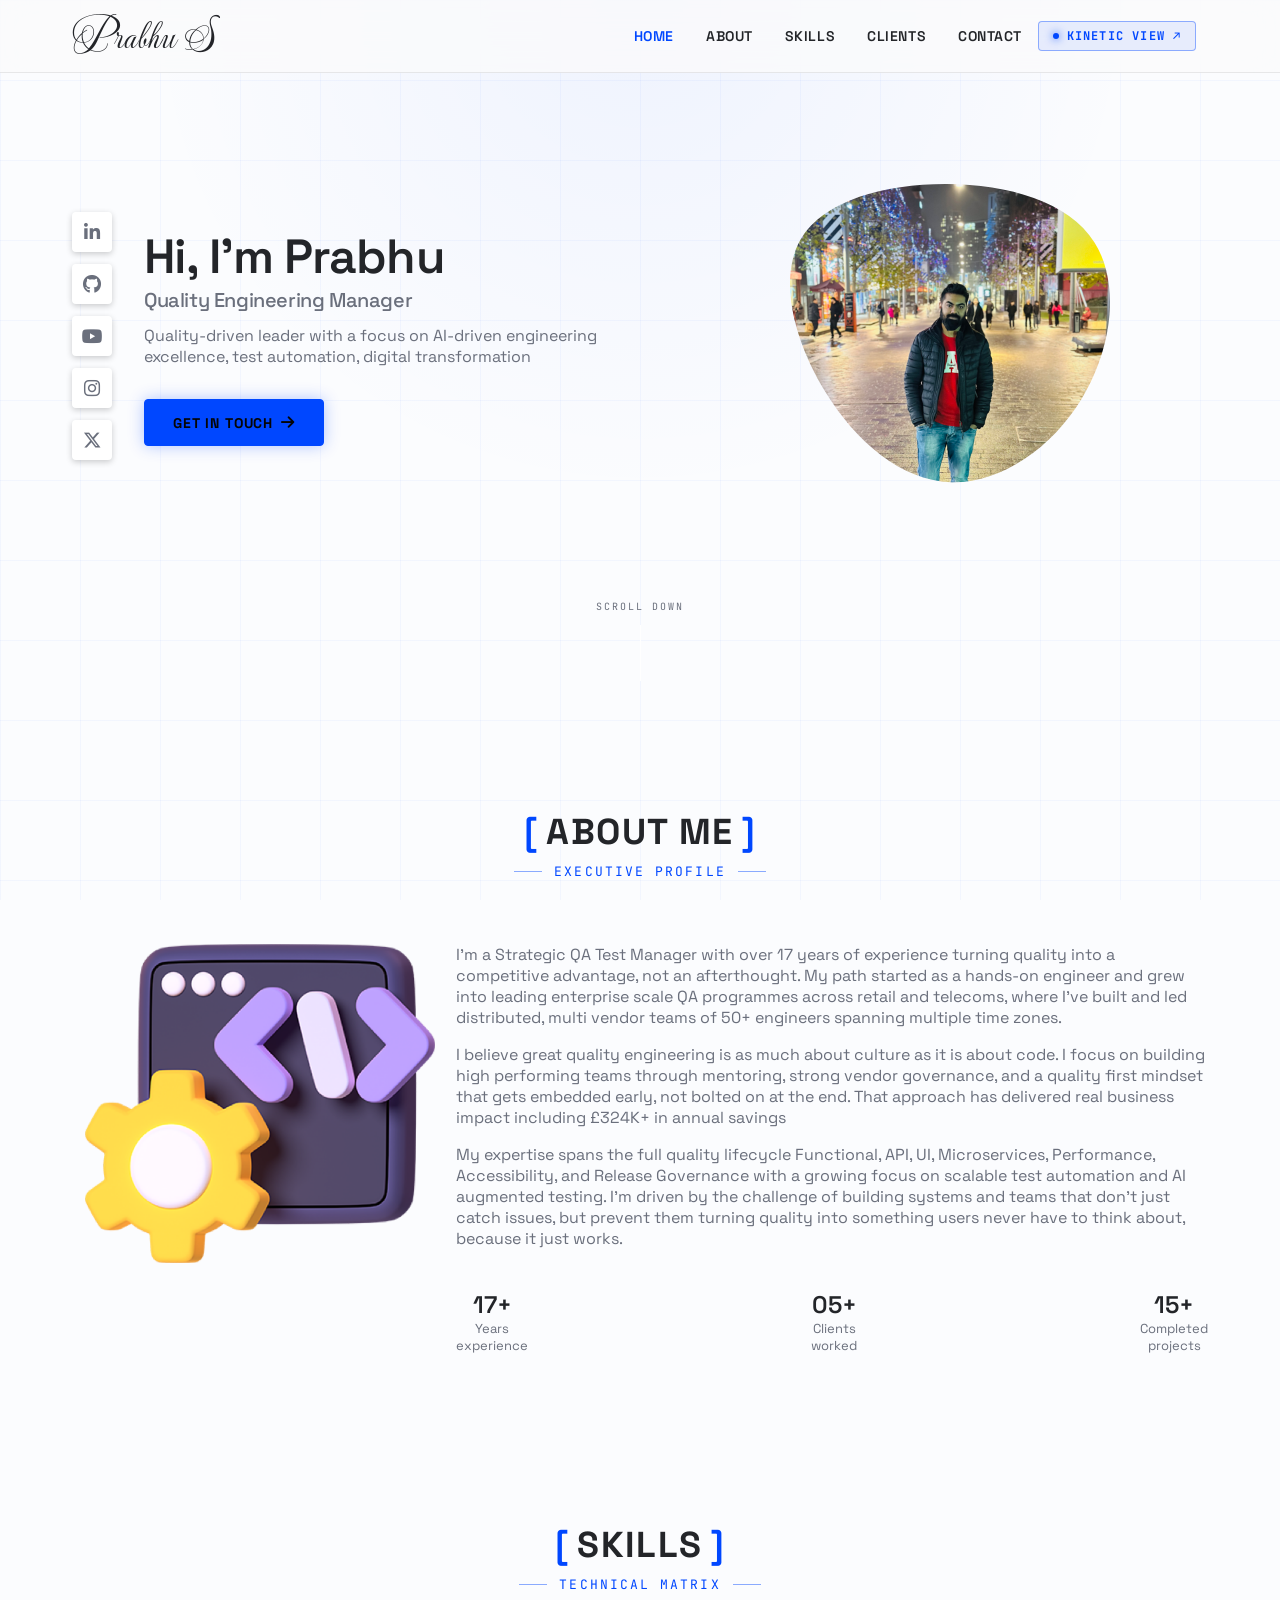
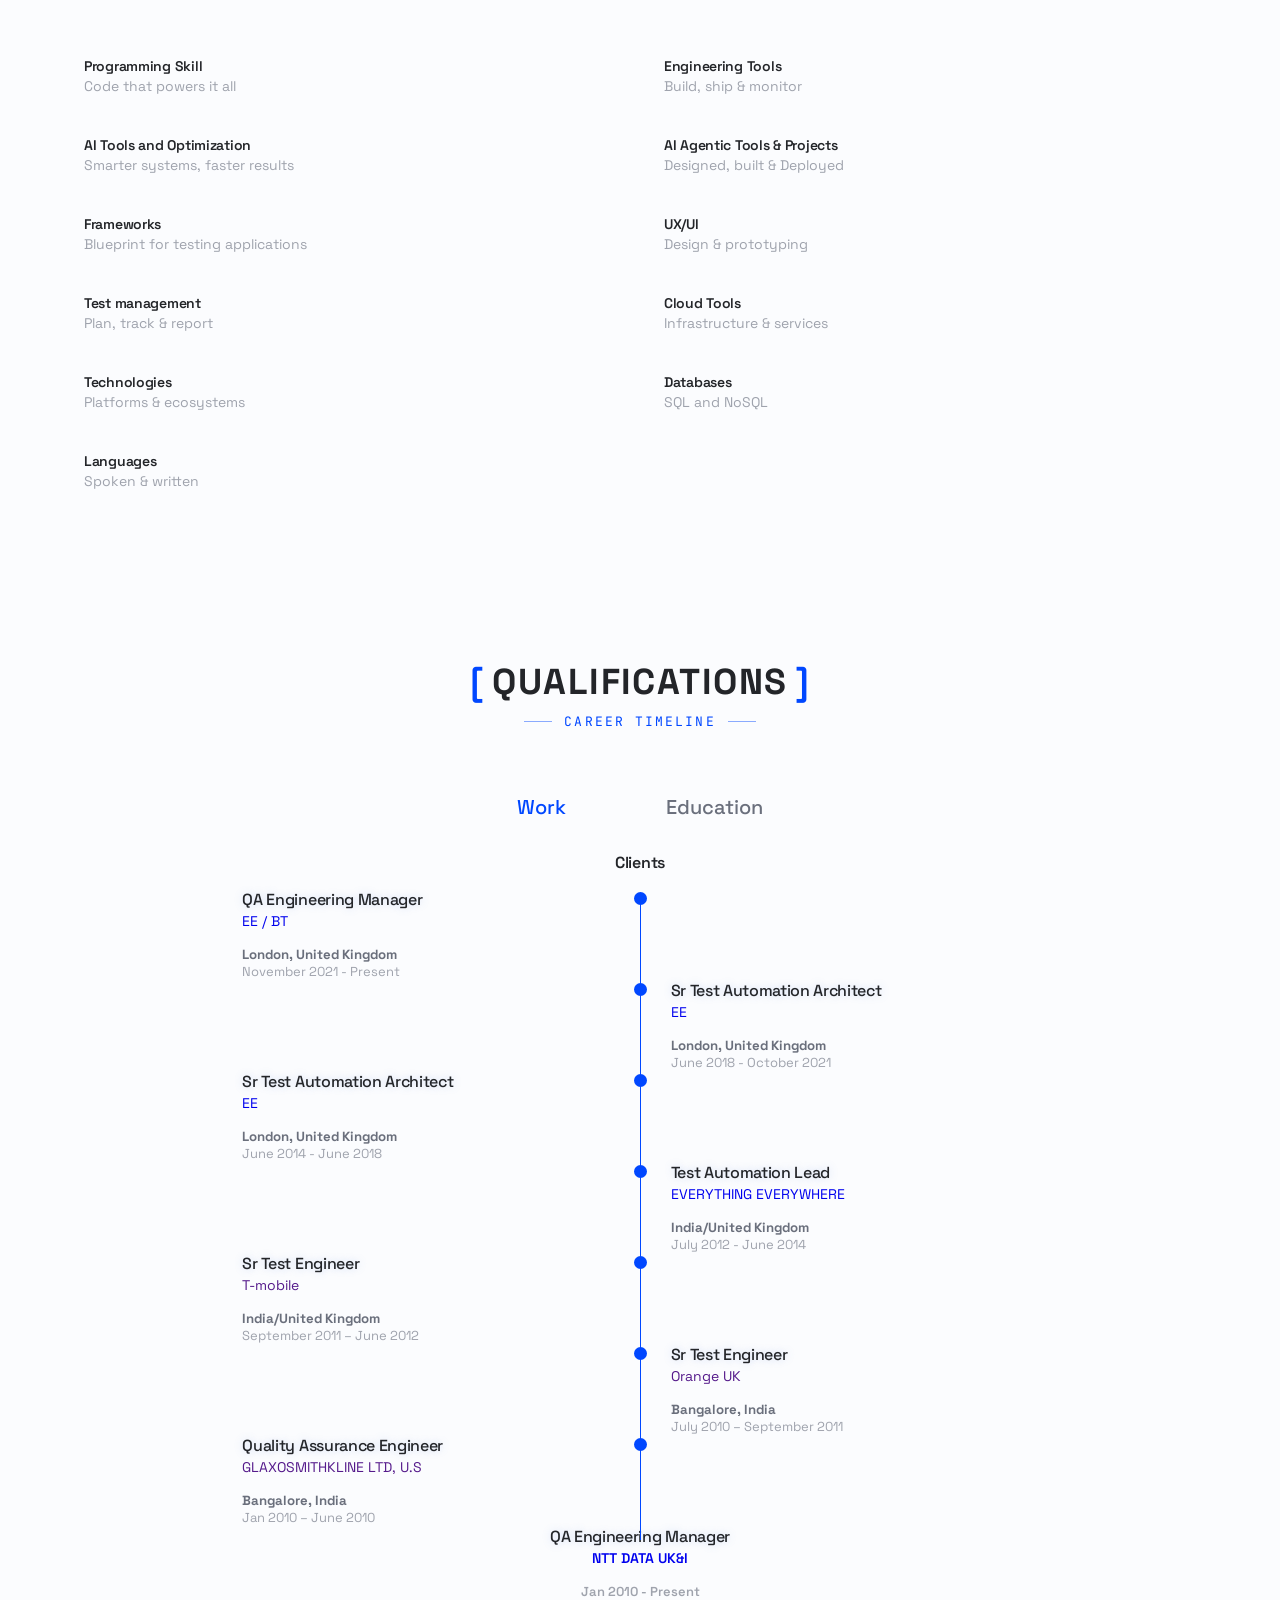
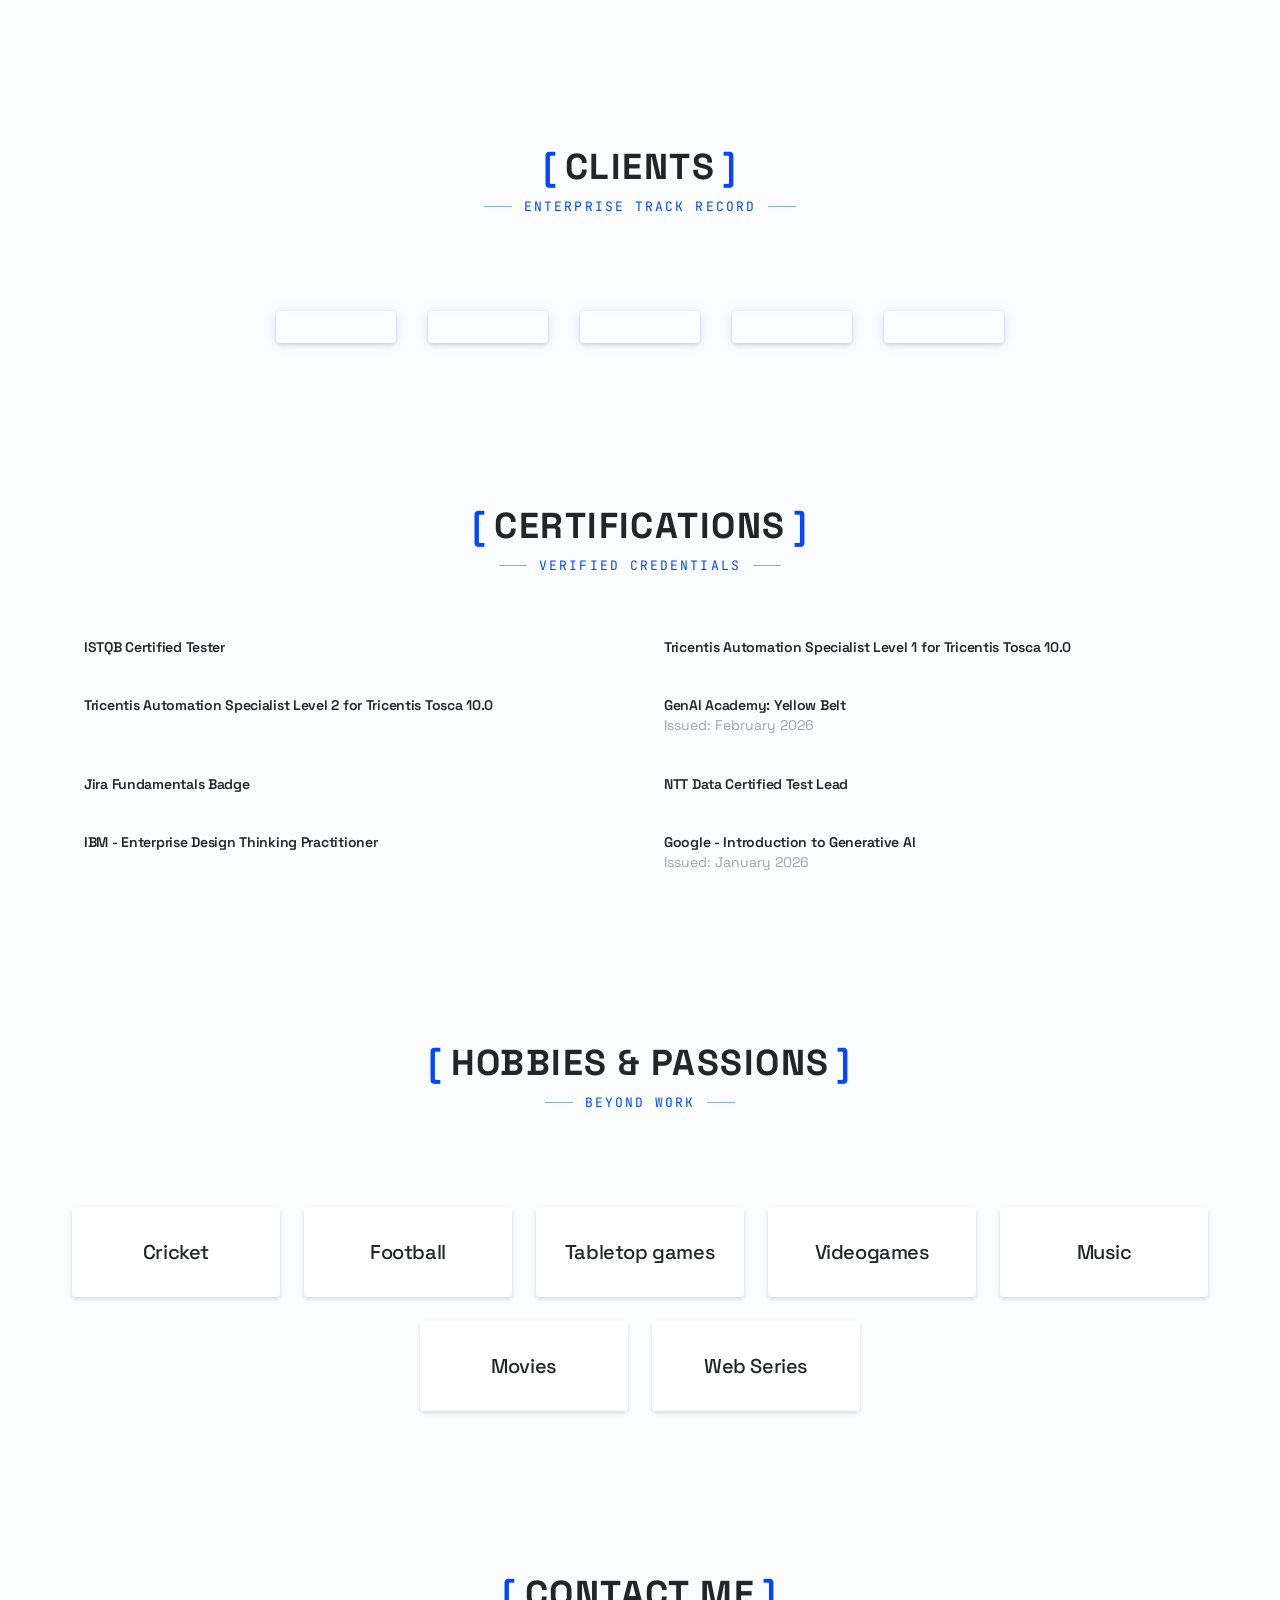
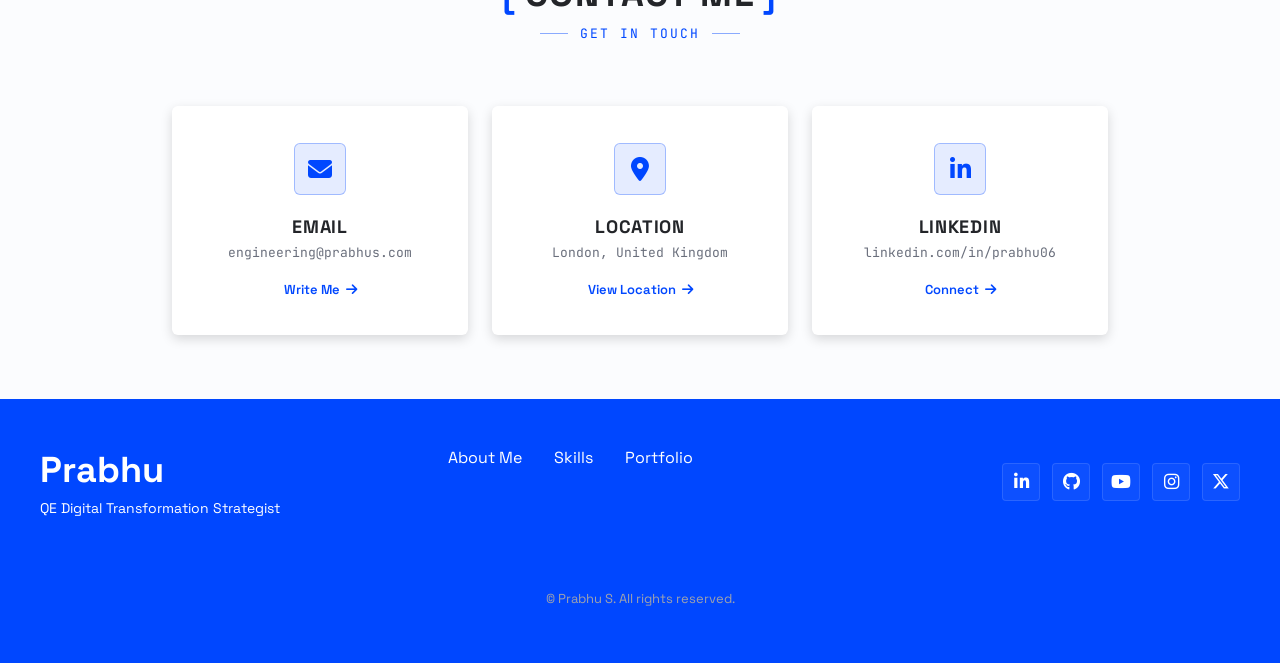
==== portfolio.html @ 5a40d1e8 "latest upgrade" ====
<!DOCTYPE html>
<html lang="en">

<head>
    <meta charset="UTF-8">
    <meta name="viewport" content="width=device-width, initial-scale=1.0, viewport-fit=cover">

    <!--==================== DARK THEME (must run before styles to prevent flash) ====================-->
    <script>
        if (localStorage.getItem('selected-theme') === 'dark') {
            document.documentElement.classList.add('dark-theme-preload');
            document.body && document.body.classList.add('dark-theme');
        }
    </script>

    <!--==================== SEO META ====================-->
    <meta name="description"
        content="Prabhu S — QA Engineering Manager with 17+ years experience in test automation, AI-driven quality engineering, digital transformation and leading enterprise-scale QA programmes.">
    <meta name="author" content="Prabhu S">

    <!--==================== OPEN GRAPH ====================-->
    <meta property="og:title" content="Prabhu S — QA Engineering Manager">
    <meta property="og:description"
        content="Quality-driven leader with 17+ years experience in AI-driven engineering excellence, test automation and digital transformation.">
    <meta property="og:image" content="https://prabhus06.github.io/assets/img/ps.jpeg">
    <meta property="og:url" content="https://prabhus06.github.io">
    <meta property="og:type" content="website">
    <meta name="twitter:card" content="summary_large_image">
    <meta name="twitter:title" content="Prabhu S — QA Engineering Manager">
    <meta name="twitter:description"
        content="Quality-driven leader with 17+ years experience in AI-driven engineering excellence and test automation.">
    <meta name="twitter:image" content="https://prabhus06.github.io/assets/img/ps.jpeg">

    <!--==================== PWA & iOS ====================-->
    <link rel="manifest" href="manifest.json">
    <meta name="apple-mobile-web-app-capable" content="yes">
    <meta name="apple-mobile-web-app-status-bar-style" content="black-translucent">
    <link rel="apple-touch-icon" href="assets/img/ps.jpeg">

    <!--==================== ICON ====================-->
    <link rel="icon" type="image/jpeg" href="assets/img/ps.jpeg">

    <!--==================== PRELOAD CRITICAL ASSETS ====================-->
    <link rel="preload" as="image" href="assets/img/perfil.png">

    <!--==================== GOOGLE FONTS ====================-->
    <link rel="preconnect" href="https://fonts.googleapis.com">
    <link rel="preconnect" href="https://fonts.gstatic.com" crossorigin>
    <link
        href="https://fonts.googleapis.com/css2?family=JetBrains+Mono:wght@400;500;700&family=Poppins:wght@400;500;600&family=Space+Grotesk:wght@400;500;600;700;900&family=Mea+Culpa&display=swap"
        rel="stylesheet">

    <link rel="stylesheet" type='text/css' href="https://cdn.jsdelivr.net/gh/devicons/devicon@latest/devicon.min.css" />

    <!--==================== UNICONS ====================-->
    <link rel="stylesheet" href="https://unicons.iconscout.com/release/v4.2.0/css/line.css">

    <!--==================== FONT AWESOME 6 ====================-->
    <link rel="stylesheet" href="https://cdnjs.cloudflare.com/ajax/libs/font-awesome/6.7.2/css/all.min.css">

    <!--==================== SWIPER CSS ====================-->
    <link rel="stylesheet" href="assets/css/swiper-bundle.min.css">

    <!--==================== CSS ====================-->
    <link rel="stylesheet" href="assets/css/styles.css">

    <title>Prabhu S</title>
    <!-- Google Tag Manager -->
    <script>(function (w, d, s, l, i) {
            w[l] = w[l] || []; w[l].push({
                'gtm.start':
                    new Date().getTime(), event: 'gtm.js'
            }); var f = d.getElementsByTagName(s)[0],
                j = d.createElement(s), dl = l != 'dataLayer' ? '&l=' + l : ''; j.async = true; j.src =
                    'https://www.googletagmanager.com/gtm.js?id=' + i + dl; f.parentNode.insertBefore(j, f);
        })(window, document, 'script', 'dataLayer', 'GTM-5STC8ZWZ');</script>
    <!-- End Google Tag Manager -->
</head>

<body>
    <!--==================== PREVENT DARK MODE FLASH ====================-->
    <script>
        if (localStorage.getItem('selected-theme') === 'dark') {
            document.body.classList.add('dark-theme');
        }
    </script>
    <!--==================== AMBIENT CURSOR GLOW ====================-->
    <div class="ambient-cursor-glow" id="ambient-glow"></div>

    <!--==================== HEADER ====================-->
    <header class="header" id="header">
        <nav class="nav container">
            <a href="#" class="nav__logo">Prabhu S</a>

            <div class="nav__menu" id="nav-menu">
                <ul class="nav__list grid">
                    <li class="nav__item">
                        <a href="#home" class="nav__link active-link">
                            <i class="uil uil-estate nav__icon"></i> Home
                        </a>
                    </li>
                    <li class="nav__item">
                        <a href="#about" class="nav__link">
                            <i class="uil uil-user nav__icon"></i> About
                        </a>
                    </li>
                    <li class="nav__item">
                        <a href="#skills" class="nav__link">
                            <i class="uil uil-file-alt nav__icon"></i> Skills
                        </a>
                    </li>
                    <li class="nav__item">
                        <a href="#portfolio" class="nav__link">
                            <i class="uil uil-scenery nav__icon"></i> Clients
                        </a>
                    </li>
                    <li class="nav__item">
                        <a href="#contact" class="nav__link">
                            <i class="uil uil-message nav__icon"></i> Contact
                        </a>
                    </li>
                </ul>
                <i class="uil uil-times nav__close" id="nav-close"></i>
            </div>

            <div class="nav__btns">
                <a href="index.html" class="nav__kinetic-btn" title="Switch to Kinetic Experience">
                    <span class="nav__kinetic-dot"></span> KINETIC VIEW ↗
                </a>

                <i class="uil uil-moon change-theme" id="theme-button"></i>

                <div class="nav__toggle" id="nav-toggle">
                    <i class="uil uil-apps"></i>
                </div>
            </div>
        </nav>
    </header>

    <!--==================== MAIN ====================-->
    <main class="main">
        <!--==================== HOME ====================-->
        <section class="home section" id="home">
            <div class="home__container container grid">
                <div class="home__content grid">
                    <div class="home__social">
                        <a href="https://www.linkedin.com/in/prabhu06/" target="_blank" rel="noopener noreferrer"
                            class="home__social-icon" aria-label="LinkedIn">
                            <i class="fa-brands fa-linkedin-in"></i>
                        </a>
                        <a href="https://github.com/prabhus06" target="_blank" rel="noopener noreferrer"
                            class="home__social-icon" aria-label="GitHub">
                            <i class="fa-brands fa-github"></i>
                        </a>
                        <a href="https://www.youtube.com/" target="_blank" rel="noopener noreferrer"
                            class="home__social-icon" aria-label="YouTube">
                            <i class="fa-brands fa-youtube"></i>
                        </a>
                        <a href="https://www.instagram.com/" target="_blank" rel="noopener noreferrer"
                            class="home__social-icon" aria-label="Instagram">
                            <i class="fa-brands fa-instagram"></i>
                        </a>
                        <a href="https://x.com/" target="_blank" rel="noopener noreferrer" class="home__social-icon"
                            aria-label="Twitter">
                            <i class="fa-brands fa-x-twitter"></i>
                        </a>
                    </div>

                    <div class="home__img">
                        <svg class="home__blob" viewBox="0 0 200 187" xmlns="http://www.w3.org/2000/svg"
                            xmlns:xlink="http://www.w3.org/1999/xlink">
                            <mask id="mask0" mask-type="alpha">
                                <path d="M190.312 36.4879C206.582 62.1187 201.309 102.826 182.328 134.186C163.346 165.547 
                                    130.807 187.559 100.226 186.353C69.6454 185.297 41.0228 161.023 21.7403 129.362C2.45775 
                                    97.8511 -7.48481 59.1033 6.67581 34.5279C20.9871 10.1032 59.7028 -0.149132 97.9666 
                                    0.00163737C136.23 0.303176 174.193 10.857 190.312 36.4879Z" />
                            </mask>
                            <g mask="url(#mask0)">
                                <path d="M190.312 36.4879C206.582 62.1187 201.309 102.826 182.328 134.186C163.346 
                                    165.547 130.807 187.559 100.226 186.353C69.6454 185.297 41.0228 161.023 21.7403 
                                    129.362C2.45775 97.8511 -7.48481 59.1033 6.67581 34.5279C20.9871 10.1032 59.7028 
                                    -0.149132 97.9666 0.00163737C136.23 0.303176 174.193 10.857 190.312 36.4879Z" />
                                <image class="home__blob-img" x="0" y="-18" xlink:href="assets/img/perfil.png" />
                            </g>
                        </svg>
                    </div>

                    <div class="home__data">
                        <h1 class="home__title">Hi, I'm Prabhu</h1>
                        <h3 class="home__subtitle">Quality Engineering Manager</h3>
                        <p class="home__description">Quality-driven leader with a focus on AI-driven engineering
                            excellence, test automation, digital transformation</p>
                        <a href="#contact" class="button button--flex">
                            GET IN TOUCH <i class="fa-solid fa-arrow-right button__icon"></i>
                        </a>
                    </div>
                </div>

                <div class="home__scroll">
                    <a href="#about" class="home__scroll-button">
                        <span class="home__scroll-name">SCROLL DOWN</span>
                        <div class="hero-scroll-line"></div>
                    </a>
                </div>
            </div>
        </section>

        <!--==================== ABOUT ====================-->
        <section class="about section" id="about">
            <h2 class="section__title"><span class="bracket">[</span> About Me <span class="bracket">]</span></h2>
            <span class="section__subtitle">Executive Profile</span>

            <div class="about__container container grid">
                <img src="assets/img/about.png" alt="about prabhu" class="about__img">

                <div class="about__data">
                    <div class="about__description">
                        <p style="margin-bottom: 1rem;">
                            I'm a Strategic QA Test Manager with over 17 years of experience turning quality into a
                            competitive advantage, not an afterthought. My path started as a hands-on engineer and grew
                            into leading enterprise scale QA programmes across retail and telecoms, where I've built and
                            led distributed, multi vendor teams of 50+ engineers spanning multiple time zones.
                        </p>
                        <p style="margin-bottom: 1rem;">
                            I believe great quality engineering is as much about culture as it is about code. I focus on
                            building high performing teams through mentoring, strong vendor governance, and a
                            quality first mindset that gets embedded early, not bolted on at the end. That approach has
                            delivered real
                            business impact including £324K+ in annual savings
                        </p>
                        <p>
                            My expertise spans the full quality lifecycle Functional, API, UI, Microservices,
                            Performance, Accessibility, and Release Governance with a growing focus on scalable test
                            automation and
                            AI augmented testing. I'm driven by the challenge of building systems and teams that don't
                            just catch issues, but prevent them turning quality into something users never have to think
                            about, because it just works.
                        </p>
                    </div>

                    <div class="about__info">
                        <div>
                            <span class="about__info-title">17+</span>
                            <span class="about__info-name">Years <br> experience </span>
                        </div>
                        <div>
                            <span class="about__info-title">05+</span>
                            <span class="about__info-name">Clients <br> worked </span>
                        </div>
                        <div>
                            <span class="about__info-title">15+</span>
                            <span class="about__info-name">Completed <br> projects </span>
                        </div>
                    </div>

                    <!-- <div class="about__buttons">-->
                    <!-- <a download="" href="assets/pdf/prabhu-CV.pdf" class="button button&#45;&#45;flex">-->
                    <!--  Download CV<i class="uil uil-download-alt button__icon"></i>-->
                    <!-- </a>-->
                    <!-- </div>-->
                </div>
            </div>
        </section>

        <!--==================== SKILLS ====================-->
        <section class="skills section" id="skills">
            <h2 class="section__title"><span class="bracket">[</span> Skills <span class="bracket">]</span></h2>
            <span class="section__subtitle">Technical Matrix</span>

            <div class="skills__container container grid">

                <!--==================== SKILLS 1 ====================-->
                <div class="skills__content skills__close">
                    <div class="skills__header">
                        <i class="uil uil-brackets-curly skills__icon"></i>
                        <div>
                            <h3 class="skills__title">Programming Skill</h3>
                            <span class="skills__subtitle">Code that powers it all</span>
                        </div>
                        <i class="uil uil-angle-down skills__arrow"></i>
                    </div>
                    <div id="skills-programming" class="skills__list grid"></div>
                </div>

                <!--==================== SKILLS 2 ====================-->
                <div class="skills__content skills__close">
                    <div class="skills__header">
                        <i class="uil uil-servers skills__icon"></i>
                        <div>
                            <h3 class="skills__title">Engineering Tools</h3>
                            <span class="skills__subtitle">Build, ship &amp; monitor</span>
                        </div>
                        <i class="uil uil-angle-down skills__arrow"></i>
                    </div>
                    <div id="skills-engineering" class="skills__list grid"></div>
                </div>

                <!--==================== SKILLS 3 ====================-->
                <div class="skills__content skills__close">
                    <div class="skills__header">
                        <i class="uil uil-brain skills__icon"></i>
                        <div>
                            <h3 class="skills__title">AI Tools and Optimization</h3>
                            <span class="skills__subtitle">Smarter systems, faster results</span>
                        </div>
                        <i class="uil uil-angle-down skills__arrow"></i>
                    </div>
                    <div id="skills-ai-optimization" class="skills__list grid"></div>
                </div>

                <!--==================== SKILLS 4 ====================-->
                <div class="skills__content skills__close">
                    <div class="skills__header">
                        <i class="uil uil-robot skills__icon"></i>
                        <div>
                            <h3 class="skills__title">AI Agentic Tools & Projects</h3>
                            <span class="skills__subtitle">Designed, built &amp; Deployed</span>
                        </div>
                        <i class="uil uil-angle-down skills__arrow"></i>
                    </div>
                    <div id="skills-ai-tools" class="skills__list grid"></div>
                </div>

                <!--==================== SKILLS 5 ====================-->
                <div class="skills__content skills__close">
                    <div class="skills__header">
                        <i class="uil uil-cog skills__icon"></i>
                        <div>
                            <h3 class="skills__title">Frameworks</h3>
                            <span class="skills__subtitle">Blueprint for testing applications</span>
                        </div>
                        <i class="uil uil-angle-down skills__arrow"></i>
                    </div>
                    <div id="skills-frameworks" class="skills__list grid"></div>
                </div>

                <!--==================== SKILLS 6 ====================-->
                <div class="skills__content skills__close">
                    <div class="skills__header">
                        <i class="uil uil-channel skills__icon"></i>
                        <div>
                            <h3 class="skills__title">UX/UI</h3>
                            <span class="skills__subtitle">Design &amp; prototyping</span>
                        </div>
                        <i class="uil uil-angle-down skills__arrow"></i>
                    </div>
                    <div id="skills-uxui" class="skills__list grid"></div>
                </div>

                <!--==================== SKILLS 7 ====================-->
                <div class="skills__content skills__close">
                    <div class="skills__header">
                        <i class="uil uil-tachometer-fast skills__icon"></i>
                        <div>
                            <h3 class="skills__title">Test management</h3>
                            <span class="skills__subtitle">Plan, track &amp; report</span>
                        </div>
                        <i class="uil uil-angle-down skills__arrow"></i>
                    </div>
                    <div id="skills-test-management" class="skills__list grid"></div>
                </div>

                <!--==================== SKILLS 8 ====================-->
                <div class="skills__content skills__close">
                    <div class="skills__header">
                        <i class="uil uil-cloud-data-connection skills__icon"></i>
                        <div>
                            <h3 class="skills__title">Cloud Tools</h3>
                            <span class="skills__subtitle">Infrastructure &amp; services</span>
                        </div>
                        <i class="uil uil-angle-down skills__arrow"></i>
                    </div>
                    <div id="skills-cloud" class="skills__list grid"></div>
                </div>

                <!--==================== SKILLS 9 ====================-->
                <div class="skills__content skills__close">
                    <div class="skills__header">
                        <i class="uil uil-layer-group skills__icon"></i>
                        <div>
                            <h3 class="skills__title">Technologies</h3>
                            <span class="skills__subtitle">Platforms &amp; ecosystems</span>
                        </div>
                        <i class="uil uil-angle-down skills__arrow"></i>
                    </div>
                    <div id="skills-technologies" class="skills__list grid"></div>
                </div>

                <!--==================== SKILLS 10 ====================-->
                <div class="skills__content skills__close">
                    <div class="skills__header">
                        <i class="uil uil-database-alt skills__icon"></i>
                        <div>
                            <h3 class="skills__title">Databases</h3>
                            <span class="skills__subtitle">SQL and NoSQL</span>
                        </div>
                        <i class="uil uil-angle-down skills__arrow"></i>
                    </div>
                    <div id="skills-databases" class="skills__list grid"></div>
                </div>

                <!--==================== SKILLS 11 ====================-->
                <div class="skills__content skills__close">
                    <div class="skills__header">
                        <i class="uil uil-english-to-chinese skills__icon"></i>
                        <div>
                            <h3 class="skills__title">Languages</h3>
                            <span class="skills__subtitle">Spoken &amp; written</span>
                        </div>
                        <i class="uil uil-angle-down skills__arrow"></i>
                    </div>
                    <div id="skills-languages" class="skills__list grid"></div>
                </div>

            </div>
        </section>

        <!--==================== QUALIFICATION ====================-->
        <section class="qualification section" id="qualification">
            <h2 class="section__title"><span class="bracket">[</span> Qualifications <span class="bracket">]</span></h2>
            <span class="section__subtitle">Career Timeline</span>

            <div class="qualification__container container">
                <div class="qualification__tabs">
                    <div class="qualification__button button--flex qualification__active" data-target="#work">
                        <i class="uil uil-briefcase-alt qualificaton__icon"></i>
                        Work
                    </div>
                    <div class="qualification__button button--flex" data-target="#education">
                        <i class="uil uil-graduation-cap qualification__icon"></i>
                        Education
                    </div>
                </div>

                <div class="qualification__sections">
                    <!--===============================QUALIFICATION CONTENT 1 ===========================-->
                    <div class="qualification__content qualification__active" data-content id="work">
                        <h4 class="qualificationTab__subtitle">Clients</h4>
                        <!--===============================QUALIFICATION 1 ===========================-->
                        <div class="qualification__data">
                            <div>
                                <h3 class="qualification__title">QA Engineering Manager</h3>
                                <span class="qualification__subtitle">
                                    <a href="https://ee.co.uk/about-ee-app" target="_blank" rel="noopener noreferrer">EE
                                        / BT</a>
                                </span>
                                <h5 class="qualification__location">London, United Kingdom</h5>
                                <div class="qualification__calendar">
                                    <i class="uil uil-calendar-alt"></i>
                                    November 2021 - Present
                                </div>
                            </div>
                            <div>
                                <span class="qualification__rounder"></span>
                                <span class="qualification__line"></span>
                            </div>
                        </div>
                        <!--===============================QUALIFICATION 2 ===========================-->
                        <div class="qualification__data">
                            <div></div>
                            <div>
                                <span class="qualification__rounder"></span>
                                <span class="qualification__line"></span>
                            </div>
                            <div>
                                <h3 class="qualification__title">Sr Test Automation Architect
                                </h3>
                                <span class="qualification__subtitle">
                                    <a href="https://ee.co.uk/about-ee-app" target="_blank"
                                        rel="noopener noreferrer">EE</a>
                                </span>
                                <h5 class="qualification__location">London, United Kingdom</h5>
                                <div class="qualification__calendar">
                                    <i class="uil uil-calendar-alt"></i>
                                    June 2018 - October 2021
                                </div>
                            </div>
                        </div>
                        <!--===============================QUALIFICATION 3 ===========================-->
                        <div class="qualification__data">
                            <div>
                                <h3 class="qualification__title">Sr Test Automation Architect</h3>
                                <span class="qualification__subtitle">
                                    <a href="https://www.ee.com/" target="_blank" rel="noopener noreferrer">EE</a>
                                </span>
                                <h5 class="qualification__location">London, United Kingdom</h5>
                                <div class="qualification__calendar">
                                    <i class="uil uil-calendar-alt"></i>
                                    June 2014 - June 2018
                                </div>
                            </div>
                            <div>
                                <span class="qualification__rounder"></span>
                                <span class="qualification__line"></span>
                            </div>
                        </div>
                        <!--===============================QUALIFICATION 4 ===========================-->
                        <div class="qualification__data">
                            <div></div>
                            <div>
                                <span class="qualification__rounder"></span>
                                <span class="qualification__line"></span>
                            </div>
                            <div>
                                <h3 class="qualification__title">Test Automation Lead</h3>
                                <span class="qualification__subtitle">
                                    <a href="https://www.ee.com/" target="_blank" rel="noopener noreferrer">EVERYTHING
                                        EVERYWHERE</a>
                                </span>
                                <h5 class="qualification__location">India/United Kingdom</h5>
                                <div class="qualification__calendar">
                                    <i class="uil uil-calendar-alt"></i>
                                    July 2012 - June 2014
                                </div>
                            </div>
                        </div>
                        <!--===============================QUALIFICATION 5 ===========================-->
                        <div class="qualification__data">
                            <div>
                                <h3 class="qualification__title">Sr Test Engineer</h3>
                                <span class="qualification__subtitle">
                                    <a href="" target="_blank" rel="noopener noreferrer">T-mobile</a>
                                </span>
                                <h5 class="qualification__location">India/United Kingdom</h5>
                                <div class="qualification__calendar">
                                    <i class="uil uil-calendar-alt"></i>
                                    September 2011 – June 2012
                                </div>
                            </div>
                            <div>
                                <span class="qualification__rounder"></span>
                                <span class="qualification__line"></span>
                            </div>
                        </div>
                        <!--===============================QUALIFICATION 6 ===========================-->
                        <div class="qualification__data">
                            <div></div>
                            <div>
                                <span class="qualification__rounder"></span>
                                <span class="qualification__line"></span>
                            </div>
                            <div>
                                <h3 class="qualification__title">Sr Test Engineer</h3>
                                <span class="qualification__subtitle">
                                    <a href="" target="_blank" rel="noopener noreferrer">Orange UK</a>
                                </span>
                                <h5 class="qualification__location">Bangalore, India</h5>
                                <div class="qualification__calendar">
                                    <i class="uil uil-calendar-alt"></i>
                                    July 2010 – September 2011
                                </div>
                            </div>
                        </div>
                        <!--===============================QUALIFICATION 7 ===========================-->
                        <div class="qualification__data">
                            <div>
                                <h3 class="qualification__title">Quality Assurance Engineer</h3>
                                <span class="qualification__subtitle">
                                    <a href="" target="_blank" rel="noopener noreferrer">GLAXOSMITHKLINE LTD, U.S</a>
                                </span>
                                <h5 class="qualification__location">Bangalore, India</h5>
                                <div class="qualification__calendar">
                                    <i class="uil uil-calendar-alt"></i>
                                    Jan 2010 – June 2010
                                </div>
                            </div>
                            <div>
                                <span class="qualification__rounder"></span>
                                <span class="qualification__line"></span>
                            </div>
                        </div>
                        <!--=============================== Company (Employer) ===========================-->
                        <div class="qualificationTab__subtitle">
                            <h3 class="qualification__title">QA Engineering Manager</h3>
                            <span class="qualification__subtitle">
                                <a href="https://uk.nttdata.com/" target="_blank" rel="noopener noreferrer">NTT DATA
                                    UK&I</a>
                            </span>
                            <div class="qualification__calendar">
                                <i class="uil uil-calendar-alt"></i>
                                Jan 2010 - Present
                            </div>
                        </div>
                    </div>
                    <!--===============================QUALIFICATION CONTENT 2 ===========================-->
                    <div class="qualification__content" data-content id="education">
                        <!--===============================QUALIFICATION 1 ===========================-->
                        <div class="qualification__data">
                            <div>
                                <h3 class="qualification__title">Master of Computer Applications</h3>
                                <span class="qualification__subtitle">SIKKIM MANIPAL
                                    UNIVERSITY, India</span>
                            </div>
                            <div>
                                <span class="qualification__rounder"></span>
                                <span class="qualification__line"></span>
                            </div>
                        </div>
                        <!--===============================QUALIFICATION 2 ===========================-->
                        <div class="qualification__data">
                            <div></div>
                            <div>
                                <span class="qualification__rounder"></span>
                                <span class="qualification__line"></span>
                            </div>
                            <div>
                                <h3 class="qualification__title">Bachelor’s degree, Computer Science</h3>
                                <span class="qualification__subtitle">BANGALORE UNIVERSITY, India</span>
                                <div class="qualification__calendar">
                                    <i class="uil uil-calendar-alt"></i>
                                    September 2016 - June 2018
                                </div>
                            </div>
                        </div>

                    </div>
                </div>
            </div>
        </section>


        <!--==================== PORTFOLIO ====================-->
        <section class="portfolio section" id="portfolio">
            <h2 class="section__title"><span class="bracket">[</span> Clients <span class="bracket">]</span></h2>
            <span class="section__subtitle">Enterprise Track Record</span>
            <div class="clients__container container grid">

                <!--==================== Clients 2 ====================-->
                <div class="clients__content">
                    <div>
                        <img src="https://upload.wikimedia.org/wikipedia/commons/thumb/2/2f/EE_logo.svg/250px-EE_logo.svg.png?utm_source=en.wikipedia.org&utm_campaign=parser&utm_content=thumbnail"
                            alt="" class="ee__img">
                    </div>
                </div>

                <!--==================== Clients 2 ====================-->
                <div class="clients__content">
                    <div>
                        <img src="https://avatars.githubusercontent.com/u/18679753?s=200&v=4" alt=""
                            class="clients__img">

                    </div>
                </div>
                <!--==================== Clients 1 ====================-->
                <div class="clients__content">
                    <div>
                        <img src="https://avatars.githubusercontent.com/u/1506386?s=200&v=4" alt=""
                            class="clients__img">
                    </div>
                </div>
                <!--==================== Clients 2 ====================-->
                <div class="clients__content">
                    <div>
                        <img src="https://avatars.githubusercontent.com/u/483040?s=200&v=4" alt="" class="clients__img">

                    </div>
                </div>
                <!--==================== Clients 2 ====================-->
                <div class="clients__content">
                    <div>
                        <img src="https://avatars.githubusercontent.com/u/87132606?s=200&v=4" alt=""
                            class="clients__img">

                    </div>
                </div>
            </div>
        </section>

        <!--==================== CERTIFICATIONS ====================-->
        <section class="certifications section" id="certifications">
            <h2 class="section__title"><span class="bracket">[</span> Certifications <span class="bracket">]</span></h2>
            <span class="section__subtitle">Verified Credentials</span>

            <div class="certification__container container grid">

                <!--==================== certification 1 ====================-->
                <div class="certification__content certification__close">
                    <div class="certification__header">
                        <i class="uil uil-brightness-empty certification__icon"></i>
                        <div>
                            <h3 class="certification__title">ISTQB Certified Tester</h3>
                        </div>
                    </div>
                </div>
                <!--==================== certification 2 ====================-->
                <div class="certification__content certification__close">
                    <div class="certification__header">
                        <i class="uil uil-brightness-empty certification__icon"></i>
                        <div>
                            <h3 class="certification__title">Tricentis Automation Specialist Level 1 for Tricentis Tosca
                                10.0</h3>
                        </div>
                    </div>
                </div>
                <!--==================== certification 3 ====================-->
                <div class="certification__content certification__close">
                    <div class="certification__header">
                        <i class="uil uil-brightness-empty certification__icon"></i>
                        <div>
                            <h3 class="certification__title">Tricentis Automation Specialist Level 2 for Tricentis Tosca
                                10.0</h3>
                        </div>
                    </div>
                </div>
                <!--==================== certification 4 ====================-->
                <div class="certification__content certification__close">
                    <div class="certification__header">
                        <i class="uil uil-brightness-empty certification__icon"></i>
                        <div>
                            <h3 class="certification__title">GenAI Academy: Yellow Belt</h3>
                            <span class="certification__subtitle">Issued: February 2026</span>
                        </div>
                    </div>
                </div>
                <!--==================== certification 5 ====================-->
                <div class="certification__content certification__close">
                    <div class="certification__header">
                        <i class="uil uil-brightness-empty certification__icon"></i>
                        <div>
                            <h3 class="certification__title">Jira Fundamentals Badge</h3>
                        </div>
                    </div>
                </div>
                <!--==================== certification 6 ====================-->
                <div class="certification__content certification__close">
                    <div class="certification__header">
                        <i class="uil uil-brightness-empty certification__icon"></i>
                        <div>
                            <h3 class="certification__title">NTT Data Certified Test Lead</h3>
                        </div>
                    </div>
                </div>
                <!--==================== certification 7 ====================-->
                <div class="certification__content certification__close">
                    <div class="certification__header">
                        <i class="uil uil-brightness-empty certification__icon"></i>
                        <div>
                            <h3 class="certification__title">IBM - Enterprise Design Thinking Practitioner</h3>
                        </div>
                    </div>
                </div>
                <!--==================== certification 8 ====================-->
                <div class="certification__content certification__close">
                    <div class="certification__header">
                        <i class="uil uil-brightness-empty certification__icon"></i>
                        <div>
                            <h3 class="certification__title">Google - Introduction to Generative AI</h3>
                            <span class="certification__subtitle">Issued: January 2026</span>
                        </div>
                    </div>
                </div>
            </div>
        </section>

        <!--==================== HOBBIES ====================-->
        <section class="hobbies section" id="hobbies">
            <h2 class="section__title"><span class="bracket">[</span> Hobbies &amp; Passions <span
                    class="bracket">]</span></h2>
            <span class="section__subtitle">Beyond Work</span>

            <div class="hobbies__container container grid">
                <!--==================== HOBBIES 1 ====================-->
                <div class="hobbies__content">
                    <div>
                        <i class="uil uil-baseball-ball hobbies__icon"></i>
                        <h3 class="hobbies__title">Cricket</h3>
                    </div>
                </div>
                <!--==================== HOBBIES 2 ====================-->
                <div class="hobbies__content">
                    <div>
                        <i class="uil uil-football hobbies__icon"></i>
                        <h3 class="hobbies__title">Football</h3>
                    </div>
                </div>
                <!--==================== HOBBIES 3 ====================-->
                <div class="hobbies__content">
                    <div>
                        <i class="uil uil-dice-six hobbies__icon"></i>
                        <h3 class="hobbies__title">Tabletop games</h3>
                    </div>
                </div>
                <!--==================== HOBBIES 4 ====================-->
                <div class="hobbies__content">
                    <div>
                        <i class="uil uil-game-structure hobbies__icon"></i>
                        <h3 class="hobbies__title">Videogames</h3>
                    </div>
                </div>
                <!--==================== HOBBIES 5 ====================-->
                <div class="hobbies__content">
                    <div>
                        <i class="uil uil-headphones-alt hobbies__icon"></i>
                        <h3 class="hobbies__title">Music</h3>
                    </div>
                </div>

                <!--==================== HOBBIES 6 ====================-->
                <div class="hobbies__content">
                    <div>
                        <i class="uil uil-film hobbies__icon"></i>
                        <h3 class="hobbies__title">Movies</h3>
                    </div>
                </div>
                <!--==================== HOBBIES 7 ====================-->
                <div class="hobbies__content">
                    <div>
                        <i class="uil uil-tv-retro hobbies__icon"></i>
                        <h3 class="hobbies__title">Web Series</h3>
                    </div>
                </div>
            </div>
        </section>

        <!--==================== CONTACT ME ====================-->
        <section class="contact section" id="contact">
            <h2 class="section__title"><span class="bracket">[</span> Contact Me <span class="bracket">]</span></h2>
            <span class="section__subtitle">Get in Touch</span>

            <div class="contact__container container">
                <!-- Contact Card 1: Email -->
                <a href="mailto:prabhu.shekar06@gmail.com" class="contact__card">
                    <div class="contact__card-icon">
                        <i class="fa-solid fa-envelope"></i>
                    </div>
                    <h3 class="contact__card-title">Email</h3>
                    <span class="contact__card-data">engineering@prabhus.com</span>
                    <span class="contact__card-button">
                        Write Me <i class="fa-solid fa-arrow-right"></i>
                    </span>
                </a>

                <!-- Contact Card 2: Location -->
                <a href="https://maps.app.goo.gl/Hdj9bEHvQ7YSq4pAA" target="_blank" rel="noopener noreferrer"
                    class="contact__card">
                    <div class="contact__card-icon">
                        <i class="fa-solid fa-location-dot"></i>
                    </div>
                    <h3 class="contact__card-title">Location</h3>
                    <span class="contact__card-data">London, United Kingdom</span>
                    <span class="contact__card-button">
                        View Location <i class="fa-solid fa-arrow-right"></i>
                    </span>
                </a>

                <!-- Contact Card 3: LinkedIn -->
                <a href="https://www.linkedin.com/in/prabhu06/" target="_blank" rel="noopener noreferrer"
                    class="contact__card">
                    <div class="contact__card-icon">
                        <i class="fa-brands fa-linkedin-in"></i>
                    </div>
                    <h3 class="contact__card-title">LinkedIn</h3>
                    <span class="contact__card-data">linkedin.com/in/prabhu06</span>
                    <span class="contact__card-button">
                        Connect <i class="fa-solid fa-arrow-right"></i>
                    </span>
                </a>
            </div>
        </section>
    </main>

    <!--==================== FOOTER ====================-->
    <footer class="footer">
        <div class="footer__bg">
            <div class="footer__container container grid">
                <div>
                    <h5 class="footer__title">Prabhu</h5>
                    <span class="footer__subtitle">QE Digital Transformation Strategist</span>
                </div>

                <ul class="footer__links">
                    <li>
                        <a href="#about" class="footer__link">About Me</a>
                    </li>
                    <li>
                        <a href="#skills" class="footer__link">Skills</a>
                    </li>
                    <li>
                        <a href="#portfolio" class="footer__link">Portfolio</a>
                    </li>
                </ul>

                <div class="footer__socials">
                    <a href="https://www.linkedin.com/in/prabhu06/" target="_blank" rel="noopener noreferrer"
                        class="footer__social" aria-label="LinkedIn">
                        <i class="fa-brands fa-linkedin-in"></i>
                    </a>
                    <a href="https://github.com/Prabhus06/" target="_blank" rel="noopener noreferrer"
                        class="footer__social" aria-label="GitHub">
                        <i class="fa-brands fa-github"></i>
                    </a>
                    <a href="https://www.youtube.com/" target="_blank" rel="noopener noreferrer" class="footer__social"
                        aria-label="YouTube">
                        <i class="fa-brands fa-youtube"></i>
                    </a>
                    <a href="https://www.instagram.com/" target="_blank" rel="noopener noreferrer"
                        class="footer__social" aria-label="Instagram">
                        <i class="fa-brands fa-instagram"></i>
                    </a>
                    <a href="https://x.com/" target="_blank" rel="noopener noreferrer" class="footer__social"
                        aria-label="Twitter">
                        <i class="fa-brands fa-x-twitter"></i>
                    </a>
                </div>
            </div>

            <p class="footer__copy">&#169; Prabhu S. All rights reserved.</p>
        </div>
    </footer>

    <!--==================== SCROLL TOP ====================-->
    <a href="#" class="scrollup" id="scroll-up">
        <i class="uil uil-arrow-up scrollup__icon"></i>
    </a>

    <!--==================== SWIPER JS ====================-->
    <script src="assets/js/swiper-bundle.min.js"></script>

    <!--===== SCROLL REVEAL =====-->
    <script src="https://unpkg.com/scrollreveal"></script>

    <!--==================== MAIN JS ====================-->
    <script src="assets/js/main.js"></script>
</body>

</html>
---- assets/css/styles.css ----
/*==================== GOOGLE FONTS ====================*/
/*==================== VARIABLES CSS ====================*/
:root {
    --header-height: 3rem;

    /*========== Colors ==========*/
    /* Electric Kinetic Blue Accent */
    --hue-color: 223;

    /* Primary colors aligned with Kinetic */
    --first-color: #0047FF;
    --first-color-second: #0047FF;
    --first-color-alt: #0037CC;
    --first-color-lighter: #6694FF;
    --title-color: hsl(var(--hue-color), 8%, 15%);
    --text-color: hsl(var(--hue-color), 8%, 45%);
    --text-color-light: hsl(var(--hue-color), 8%, 65%);
    --input-color: hsl(var(--hue-color), 70%, 96%);
    --body-color: hsl(var(--hue-color), 60%, 99%);
    --container-color: #FFF;
    --scroll-bar-color: hsl(var(--hue-color), 12%, 90%);
    --scroll-thumb-color: hsl(var(--hue-color), 12%, 80%);

    /*========== Font and typography ==========*/
    --body-font: 'Space Grotesk', -apple-system, BlinkMacSystemFont, sans-serif;
    --mono-font: 'JetBrains Mono', monospace;
    --display-font: 'Space Grotesk', sans-serif;

    /* .5rem = 8px, 1rem = 16px, 1.5rem = 24px ... */
    --big-font-size: 2rem;
    --h1-font-size: 1.5rem;
    --h2-font-size: 1.25rem;
    --h3-font-size: 1.125rem;
    --h5-font-size: 0.875rem;
    --normal-font-size: .938rem;
    --small-font-size: .813rem;
    --smaller-font-size: .75rem;

    /*========== Font weight ==========*/
    --font-medium: 500;
    --font-semi-bold: 600;

    /*========== Margenes Bottom ==========*/
    /* .25rem = 4px, .5rem = 8px, .75rem = 12px ... */
    --mb-0-25: .25rem;
    --mb-0-5: .5rem;
    --mb-0-75: .75rem;
    --mb-1: 1rem;
    --mb-1-5: 1.5rem;
    --mb-2: 2rem;
    --mb-2-5: 2.5rem;
    --mb-3: 3rem;

    /*========== z index ==========*/
    --z-tooltip: 10;
    --z-fixed: 100;
    --z-modal: 1000;
}

/* Font size for large devices */
@media screen and (min-width: 968px) {
    :root {
        --big-font-size: 3rem;
        --h1-font-size: 2.25rem;
        --h2-font-size: 1.5rem;
        --h3-font-size: 1.25rem;
        --normal-font-size: 1rem;
        --small-font-size: .875rem;
        --smaller-font-size: .813rem;
    }
}

/*========== Variables Dark theme (Aligned with Kinetic) ==========*/
body.dark-theme {
    --first-color: #0047FF;
    --first-color-second: #0a1b5c;
    --first-color-alt: #0037CC;
    --first-color-lighter: #6694FF;
    --title-color: #F5F5F5;
    --text-color: #A0A0A0;
    --text-color-light: #777777;
    --input-color: #141414;
    --body-color: #050505;
    --container-color: #141414;
    --scroll-bar-color: #222222;
    --scroll-thumb-color: #4A4A4A;
    background-color: var(--body-color);
    background-image:
        radial-gradient(circle at 50% 0%, rgba(0, 71, 255, 0.08) 0%, transparent 45%),
        linear-gradient(to right, rgba(255, 255, 255, 0.025) 1px, transparent 1px),
        linear-gradient(to bottom, rgba(255, 255, 255, 0.025) 1px, transparent 1px);
    background-size: 100% 100%, 80px 80px, 80px 80px;
    background-attachment: fixed;
}

/*========== Button Dark/Light ==========*/
.nav__btns {
    display: flex;
    align-items: center;
}

.change-theme {
    font-size: 1.25rem;
    color: var(--title-color);
    margin-right: var(--mb-1);
    cursor: pointer;
}

.change-theme:hover {
    color: var(--first-color);
}

/*==================== BASE ====================*/
* {
    box-sizing: border-box;
    padding: 0;
    margin: 0;
}

html {
    scroll-behavior: smooth;
}

body {
    margin: 0 0 var(--header-height) 0;
    font-family: var(--body-font);
    font-size: var(--normal-font-size);
    background-color: var(--body-color);
    background-image:
        radial-gradient(circle at 50% 0%, rgba(0, 71, 255, 0.05) 0%, transparent 45%),
        linear-gradient(to right, rgba(0, 71, 255, 0.035) 1px, transparent 1px),
        linear-gradient(to bottom, rgba(0, 71, 255, 0.035) 1px, transparent 1px);
    background-size: 100% 100%, 80px 80px, 80px 80px;
    background-attachment: fixed;
    color: var(--text-color);
    padding-top: env(safe-area-inset-top);
    opacity: 0;
    transition: opacity 0.25s ease, background-color 0.3s ease;
}

body.ready {
    opacity: 1;
}

/*==================== AMBIENT CURSOR GLOW ====================*/
.ambient-cursor-glow {
    position: fixed;
    top: 0;
    left: 0;
    width: 500px;
    height: 500px;
    border-radius: 50%;
    pointer-events: none;
    z-index: 2;
    background: radial-gradient(circle, rgba(0, 71, 255, 0.06) 0%, rgba(0, 71, 255, 0.015) 40%, transparent 70%);
    transform: translate(-50%, -50%);
    opacity: 1;
    will-change: transform;
    mix-blend-mode: screen;
}

body.dark-theme .ambient-cursor-glow {
    background: radial-gradient(circle, rgba(0, 71, 255, 0.12) 0%, rgba(0, 71, 255, 0.03) 40%, transparent 70%);
    mix-blend-mode: screen;
}

@media (hover: none) {
    .ambient-cursor-glow {
        display: none !important;
    }
}

h1,
h2,
h3,
h4 {
    color: var(--title-color);
    font-weight: var(--font-semi-bold);
    letter-spacing: -0.02em;
}

ul {
    list-style: none;
}

a {
    text-decoration: none;
}

img {
    max-width: 100%;
    height: auto;
}



/*==================== REUSABLE CSS CLASSES ====================*/
.section {
    padding: 2.5rem 0 4.5rem;
}

.section__title {
    font-size: var(--h1-font-size);
    font-family: var(--display-font);
    letter-spacing: 0.04em;
    font-weight: 800;
    text-transform: uppercase;
    color: var(--title-color);
    display: flex;
    align-items: center;
    justify-content: center;
    gap: 8px;
    margin-bottom: 0.5rem;
}

.section__title .bracket {
    color: var(--first-color);
    font-weight: 700;
}

.section__subtitle {
    display: flex;
    align-items: center;
    justify-content: center;
    gap: 12px;
    font-family: var(--mono-font);
    font-size: var(--smaller-font-size);
    letter-spacing: 0.16em;
    text-transform: uppercase;
    color: var(--first-color);
    margin-bottom: var(--mb-3);
}

.section__subtitle::before,
.section__subtitle::after {
    content: '';
    width: 28px;
    height: 1px;
    background: rgba(0, 71, 255, 0.45);
}

.section__title,
.section__subtitle {
    text-align: center;
}

/*==================== LAYOUT ====================*/
.container {
    max-width: 1200px;
    margin-left: var(--mb-1-5);
    margin-right: var(--mb-1-5);
}

.grid {
    display: grid;
    gap: 1.5rem;
}

.header {
    width: 100%;
    position: fixed;
    bottom: 0;
    left: 0;
    z-index: var(--z-fixed);
    background-color: var(--body-color);
    padding-bottom: env(safe-area-inset-bottom);
    border-top: 1px solid rgba(74, 74, 74, 0.25);
    backdrop-filter: blur(16px);
    -webkit-backdrop-filter: blur(16px);
    transition: border-color 0.3s ease, background-color 0.3s ease;
}

body:not(.dark-theme) .header {
    border-color: rgba(0, 0, 0, 0.08);
}

/*==================== NAV ====================*/
.nav {
    max-width: 1200px;
    height: var(--header-height);
    display: flex;
    justify-content: space-between;
    align-items: center;
}

.nav__logo {
    color: var(--title-color);
    font-weight: var(--font-medium);
    font-family: 'Mea Culpa', cursive;
    font-size: 2.5rem;
    transition: color 0.25s ease;
}

.nav__logo:hover {
    color: var(--first-color);
}

.nav__kinetic-btn {
    display: inline-flex;
    align-items: center;
    gap: 8px;
    background: rgba(0, 71, 255, 0.08);
    border: 1px solid rgba(0, 71, 255, 0.4);
    border-radius: 4px;
    color: var(--first-color);
    font-family: var(--mono-font);
    font-size: 0.75rem;
    font-weight: 700;
    letter-spacing: 0.1em;
    padding: 0.4rem 0.85rem;
    text-decoration: none;
    transition: all 0.25s ease;
    margin-right: 0.75rem;
}

.nav__kinetic-btn:hover {
    background: var(--first-color);
    color: #050505;
    border-color: var(--first-color);
    box-shadow: 0 0 16px rgba(0, 71, 255, 0.5);
    transform: translateY(-1px);
}

.nav__kinetic-dot {
    width: 6px;
    height: 6px;
    background: var(--first-color);
    border-radius: 50%;
    box-shadow: 0 0 8px var(--first-color);
    animation: pulseDot 1.8s infinite;
}

.nav__kinetic-btn:hover .nav__kinetic-dot {
    background: #050505;
    box-shadow: none;
}

@keyframes pulseDot {

    0%,
    100% {
        transform: scale(1);
        opacity: 1;
    }

    50% {
        transform: scale(1.4);
        opacity: 0.6;
    }
}

.nav__toggle {
    color: var(--title-color);
    font-weight: var(--font-medium);
}

.nav__toggle {
    font-size: 1.1rem;
    cursor: pointer;
}

.nav__toggle:hover {
    color: var(--first-color);
}

@media screen and (max-width: 767px) {
    .nav__menu {
        position: fixed;
        bottom: -100%;
        left: 0;
        width: 100%;
        background-color: var(--body-color);
        padding: 2rem 1.5rem 4rem;
        box-shadow: 0 -1px 4px rgba(0, 0, 0, .15);
        border-radius: 1.5rem 1.5rem 0 0;
        transition: .3s;
    }
}

.nav__list {
    grid-template-columns: repeat(3, 1fr);
    gap: 2rem;
}

.nav__link {
    display: flex;
    flex-direction: column;
    align-items: center;
    font-family: var(--display-font);
    font-size: var(--small-font-size);
    letter-spacing: 0.04em;
    color: var(--title-color);
    font-weight: 600;
    text-transform: uppercase;
    transition: color 0.2s ease;
}

.nav__link:hover {
    color: var(--first-color);
}

.nav__icon {
    font-size: 1.2rem;
}

.nav__close {
    position: absolute;
    right: 1.3rem;
    bottom: .5rem;
    font-size: 1.5rem;
    cursor: pointer;
    color: var(--first-color);
}

.nav__close:hover {
    color: var(--first-color-alt);
}

/* show menu */
.show-menu {
    bottom: 0;
}

/* Active link */
.active-link {
    color: var(--first-color);
}

/* Change background header */
.scroll-header {
    box-shadow: 0 -1px 4px rgba(0, 0, 0, .15);
}

/*==================== HOME ====================*/
.home__container {
    gap: 1rem;
}

.home__content {
    grid-template-columns: .5fr 3fr;
    padding-top: 3.5rem;
    align-items: center;
}

.home__social {
    display: grid;
    grid-template-columns: max-content;
    row-gap: 0.75rem;
    z-index: 2;
}

.home__social-icon {
    display: inline-flex;
    align-items: center;
    justify-content: center;
    width: 40px;
    height: 40px;
    background-color: var(--container-color);
    border: 1px solid rgba(255, 255, 255, 0.08);
    border-radius: 4px;
    color: var(--text-color);
    font-size: 1.15rem;
    transition: all 0.25s ease;
    box-shadow: 0 2px 6px rgba(0, 0, 0, 0.2);
}

.home__social-icon:hover {
    border-color: var(--first-color);
    color: var(--first-color);
    box-shadow: 0 0 16px rgba(0, 71, 255, 0.4);
    transform: translateY(-3px);
}

.home__img {
    animation: blobFadeIn 0.8s ease-in;
}

@keyframes blobFadeIn {
    0% {
        opacity: 0;
    }

    30% {
        opacity: 0;
    }

    100% {
        opacity: 1;
    }
}

.home__blob {
    width: 200px;
    fill: var(--first-color);
}

.home__blob-img {
    width: 200px;
}

.icon_svg {
    width: 20px;
}

.home__data {
    grid-column: 1/3;
}

.home__title {
    font-size: var(--big-font-size);
}

.home__subtitle {
    font-size: var(--h3-font-size);
    color: var(--text-color);
    font-weight: var(--font-medium);
    margin-bottom: var(--mb-0-75);
}

.home__description {
    margin-bottom: var(--mb-2);
}

.home__scroll {
    display: flex;
    justify-content: center;
    align-items: center;
    margin-top: 2rem;
    grid-column: 1 / -1;
}

.home__scroll-button {
    display: inline-flex;
    flex-direction: column;
    align-items: center;
    gap: 12px;
    color: var(--first-color);
    cursor: pointer;
    transition: opacity 0.25s ease, transform 0.25s ease;
    text-decoration: none;
}

.home__scroll-button:hover {
    transform: translateY(4px);
    opacity: 0.85;
}

.home__scroll-name {
    font-family: var(--mono-font);
    font-size: 10px;
    letter-spacing: 0.2em;
    text-transform: uppercase;
    color: var(--text-color);
}

.hero-scroll-line {
    width: 1px;
    height: 56px;
    background: var(--first-color);
    position: relative;
    overflow: hidden;
}

.hero-scroll-line::after {
    content: '';
    position: absolute;
    top: 0;
    left: 0;
    width: 100%;
    height: 100%;
    background: #ffffff;
    animation: scrollDownBeam 2s cubic-bezier(0.65, 0, 0.35, 1) infinite;
}

@keyframes scrollDownBeam {
    0% {
        transform: translateY(-100%);
    }

    100% {
        transform: translateY(100%);
    }
}

/*==================== BUTTONS ====================*/
.button {
    display: inline-flex;
    align-items: center;
    justify-content: center;
    background-color: var(--first-color);
    color: #050505;
    padding: 0.85rem 1.75rem;
    border-radius: 4px;
    border: 1px solid var(--first-color);
    font-family: var(--display-font);
    font-size: var(--small-font-size);
    font-weight: 700;
    letter-spacing: 0.06em;
    text-transform: uppercase;
    text-decoration: none;
    cursor: pointer;
    box-shadow: 0 0 16px rgba(0, 71, 255, 0.3);
    transition: all 0.25s ease;
}

.button:hover {
    background-color: var(--first-color);
    color: #050505;
    box-shadow: 0 0 28px rgba(0, 71, 255, 0.6);
    transform: translateY(-2px);
}

.button__icon {
    font-size: 0.95rem;
    margin-left: 0.5rem;
    transition: transform 0.25s ease;
}

.button:hover .button__icon {
    transform: translateX(4px);
}

.button--white {
    background-color: #FFF;
    color: var(--first-color);
}

.button--white:hover {
    background-color: #FFF;
}

.button--flex {
    display: inline-flex;
    align-items: center;
}

.button--small {
    padding: .75rem 1rem;
}

.button--link {
    padding: 0;
    background-color: transparent;
    color: var(--first-color);
}

.button--link:hover {
    background-color: transparent;
    color: var(--first-color-alt);
}

/*==================== ABOUT ====================*/
.about__img {
    width: 200px;
    border-radius: .5rem;
    justify-self: center;
    align-self: center;
    will-change: transform;
}

.about__description {
    text-align: left;
    margin-bottom: var(--mb-2-5);
}

.about__info {
    display: flex;
    justify-content: space-evenly;
    margin-bottom: var(--mb-2-5);
}

.about__info-title {
    font-size: var(--h2-font-size);
    font-weight: var(--font-semi-bold);
    color: var(--title-color);
}

.about__info-name {
    font-size: var(--smaller-font-size);
}

.about__info-title,
.about__info-name {
    display: block;
    text-align: center;
}

.about__buttons {
    display: flex;
    justify-content: center;
}

/*==================== SKILLS ====================*/
.skills__container {
    row-gap: 0;
}

.skills__header {
    display: flex;
    align-items: center;
    margin-bottom: var(--mb-2-5);
    cursor: pointer;
}

.skills__icon,
.skills__arrow {
    font-size: 2rem;
    color: var(--first-color);
}

.skills__icon {
    margin-right: var(--mb-0-75);
}

.skills__data {
    position: relative;
    background-color: var(--container-color);
    padding: .25rem .25rem 0rem .25rem;
    border-radius: .25rem;
    box-shadow: 0 2px 4px rgba(0, 0, 0, .15),
        0 0 12px hsla(var(--hue-color), 69%, 61%, .15);
    transition: .3s;
}

.skills__data:hover {
    box-shadow: 0 2px 4px rgba(0, 0, 0, .15),
        0 0 20px hsla(var(--hue-color), 69%, 61%, .3);
}

body.dark-theme .skills__data {
    box-shadow: 0 2px 4px rgba(0, 0, 0, .3),
        0 0 12px hsla(var(--hue-color), 69%, 61%, .2);
}

body.dark-theme .skills__data:hover {
    box-shadow: 0 2px 4px rgba(0, 0, 0, .3),
        0 0 20px hsla(var(--hue-color), 69%, 61%, .4);
}

.skills__title {
    font-size: var(--h5-font-size);
}

.skills__subtitle {
    font-size: var(--small-font-size);
    color: var(--text-color-light);
}

.skills__arrow {
    margin-left: auto;
    transition: .4s;
}

.skills__list {
    display: grid;
    grid-template-columns: repeat(2, 1fr);
    padding-left: 0.5rem;
    column-gap: 1rem;
    row-gap: .5rem;
}

.skills__titles {
    display: flex;
    justify-content: space-between;
    margin-bottom: var(--mb-0-25);
}

.skills__name {
    font-size: var(--small-font-size);
    font-weight: var(--font-medium);
}

.skills__image {
    width: 20px;
    height: 20px;
}

body.dark-theme .skills__image img {
    filter: invert(1) hue-rotate(180deg);
}

.skills__bar,
.skills__percentage {
    height: 5px;
    border-radius: .25rem;
}

.skills__bar {
    background-color: var(--first-color-lighter);
}

.skills__percentage {
    display: block;
    background-color: var(--first-color);
}

.skills__close .skills__list {
    height: 0;
    overflow: hidden;
}

.skills__open .skills__list {
    height: max-content;
    margin-bottom: var(--mb-2-5);
    animation: skillsDrop .4s ease forwards;
}

@keyframes skillsDrop {
    from {
        opacity: 0;
        transform: translateY(-20px);
    }

    to {
        opacity: 1;
        transform: translateY(0);
    }
}

.skills__open .skills__arrow {
    transform: rotate(-180deg);
}

/*==================== QUALIFICATION ====================*/
.qualification__tabs {
    display: flex;
    justify-content: space-evenly;
    margin-bottom: var(--mb-2);
}

.qualification__button {
    font-size: var(--h3-font-size);
    font-weight: var(--font-medium);
    cursor: pointer;
}

.qualification__button:hover {
    color: var(--first-color);
}

.qualification__icon {
    font-size: 1.8rem;
    margin-right: var(--mb-0-25);
}

.qualification__data {
    display: grid;
    grid-template-columns: 1fr max-content 1fr;
    column-gap: 1.5rem;
}

.qualification__title {
    font-size: var(--normal-font-size);
    font-weight: var(--font-medium);
    text-shadow: 0 0 8px hsla(var(--hue-color), 69%, 61%, .25);
}

body.dark-theme .qualification__title {
    text-shadow: 0 0 10px hsla(var(--hue-color), 69%, 61%, .4);
}

.qualificationTab__subtitle {
    display: block;
    font-size: var(--normal-font-size);
    margin-bottom: var(--mb-1);
    text-align: center;
    font-weight: var(--font-semi-bold);
}

.qualification__subtitle {
    display: inline-block;
    font-size: var(--small-font-size);
    margin-bottom: var(--mb-1);
}

.qualification__calendar {
    font-size: var(--smaller-font-size);
    color: var(--text-color-light);
}

.qualification__rounder {
    display: inline-block;
    width: 13px;
    height: 13px;
    background-color: var(--first-color);
    border-radius: 50%;
}

.qualification__line {
    display: block;
    width: 1px;
    height: 100%;
    background-color: var(--first-color);
    transform: translate(6px, -7px);
}

.qualification [data-content] {
    display: none;
}

.qualification__active[data-content] {
    display: block;
}

.qualification__button.qualification__active {
    color: var(--first-color);
}

.qualification__tech {
    border-bottom: 3px solid var(--first-color-alt);
    border-radius: .2rem;
}

/*==================== certification ====================*/
.certification__container {
    row-gap: 0;
}

.certification__header {
    display: flex;
    align-items: center;
    margin-bottom: var(--mb-2-5);
    cursor: pointer;
}

.certification__icon,
.certification__arrow {
    font-size: 2rem;
    color: var(--first-color);
}

.certification__icon {
    margin-right: var(--mb-0-75);
}

.certification__title {
    font-size: var(--h5-font-size);
}

.certification__subtitle {
    font-size: var(--small-font-size);
    color: var(--text-color-light);
}

.certification__arrow {
    margin-left: auto;
    transition: .4s;
}

.certification__list {
    row-gap: 0.25rem;
    padding-left: 2.7rem;
}

.certification__titles {
    display: flex;
    justify-content: space-between;
    margin-bottom: var(--mb-0-5);
}

.certification__name {
    font-size: var(--normal-font-size);
}

.certification__close .certification__list {
    height: 0;
    overflow: hidden;
}

.certification__open .certification__list {
    height: max-content;
    margin-bottom: var(--mb-2-5);
}

.certification__open .certification__arrow {
    transform: rotate(-180deg);
}

/*==================== SERVICES ====================*/
.services__container {
    gap: 1.5rem;
    grid-template-columns: repeat(2, 1fr);
}

.services__content {
    position: relative;
    background-color: var(--container-color);
    padding: 3.5rem .5rem 1.25rem 1.5rem;
    border-radius: .25rem;
    box-shadow: 0 2px 4px rgba(0, 0, 0, .15);
    transition: .3s;
}

.services__content:hover {
    box-shadow: 0 4px 8px rgba(0, 0, 0, .15);
}

.services__icon {
    display: block;
    font-size: 1.5rem;
    color: var(--first-color);
    margin-bottom: var(--mb-1);
}

.services__title {
    font-size: var(--h3-font-size);
    margin-bottom: var(--mb-1);
    font-weight: var(--font-medium);
}

.services__button {
    cursor: pointer;
    font-size: var(--small-font-size);
}

.services__button:hover .button__icon {
    transform: translateX(.25rem);
}

.services__modal {
    position: fixed;
    top: 0;
    left: 0;
    right: 0;
    bottom: 0;
    background-color: rgba(0, 0, 0, .5);
    display: flex;
    align-items: center;
    justify-content: center;
    padding: 0 1rem;
    z-index: var(--z-modal);
    opacity: 0;
    visibility: hidden;
    transition: .3s;
}

.services__modal-content {
    position: relative;
    background-color: var(--container-color);
    padding: 1.5rem;
    border-radius: .5rem;
}

.services__modal-service {
    row-gap: 1rem;
}

.services__modal-service {
    display: flex;
}

.services__modal-title {
    font-size: var(--h3-font-size);
    font-weight: var(--font-medium);
    margin-bottom: var(--mb-1-5);
}

.services__modal-close {
    position: absolute;
    top: 1rem;
    right: 1rem;
    font-size: 1.5rem;
    color: var(--first-color);
    cursor: pointer;
}

.services__modal-icon {
    color: var(--first-color);
    margin-right: var(--mb-0-25);
}

/* Active Modal */
.active-modal {
    opacity: 1;
    visibility: visible;
}

/*==================== HOBBIES ====================*/
.hobbies__container {
    grid-template-columns: repeat(2, 1fr);
    row-gap: 1.5rem;
    column-gap: 1rem;
    justify-content: center;
}

.hobbies__content {
    position: relative;
    background-color: var(--container-color);
    padding: 1rem 0rem 1rem 0rem;
    border-radius: .25rem;
    box-shadow: 0 2px 4px rgba(0, 0, 0, .15);
    transition: .3s;
    font-size: var(--small-font-size);
}

.hobbies__content:hover {
    box-shadow: 0 4px 8px rgba(0, 0, 0, .15);
}

.hobbies__icon {
    display: block;
    font-size: 1.5rem;
    color: var(--first-color);
    margin-bottom: var(--mb-1);
    text-align: center;
}

.hobbies__title {
    font-size: var(--h3-font-size);
    margin-bottom: var(--mb-1);
    font-weight: var(--font-medium);
    text-align: center;
}

/*==================== PORTFOLIO ====================*/
.portfolio__container {
    overflow: initial;
}

.portfolio__content {
    padding: 0 1.5rem;
}

.portfolio__img {
    width: 265px;
    border-radius: .5rem;
    justify-self: center;
}

.portfolio__title {
    font-size: var(--h3-font-size);
    margin-bottom: var(--mb-0-5);
}

.portfolio__description {
    margin-bottom: var(--mb-0-75);
}

.portfolio__button:hover .button__icon {
    transform: translateX(.25rem);
}

.swiper-button-prev::after,
.swiper-button-next::after {
    content: "";
}

.swiper-portfolio-icon {
    font-size: 2rem;
    color: var(--first-color);
}

.swiper-button-prev {
    left: -.5rem;
}

.swiper-button-next {
    right: -.5rem;
}

.swiper-container-horizontal>.swiper-pagination-bullets {
    bottom: -2.5rem;
}

.swiper-pagination-bullet-active {
    background-color: var(--first-color);
}

.swiper-button-prev,
.swiper-button-next,
.swiper-pagination-bullet {
    outline: none;
}

/*==================== CLIENTS ====================*/
.clients__container {
    overflow: initial;
    grid-template-columns: repeat(2, 120px);
    justify-content: center;
}

.clients__content {

    position: relative;
    display: flex;
    align-items: center;
    justify-content: center;
    padding: 1rem;
    border-radius: .25rem;
    box-shadow: 0 2px 4px rgba(0, 0, 0, .15),
        0 0 12px hsla(var(--hue-color), 69%, 61%, .15);
    transition: .3s;
}

.clients__content:hover {
    box-shadow: 0 2px 4px rgba(0, 0, 0, .15),
        0 0 20px hsla(var(--hue-color), 69%, 61%, .3);
}

body.dark-theme .clients__content {
    box-shadow: 0 2px 4px rgba(0, 0, 0, .3),
        0 0 12px hsla(var(--hue-color), 69%, 61%, .2);
}

body.dark-theme .clients__content:hover {
    box-shadow: 0 2px 4px rgba(0, 0, 0, .3),
        0 0 20px hsla(var(--hue-color), 69%, 61%, .4);
}

.clients__img {
    width: 80px;
    margin: 0 auto;
    display: block;
}

.ee__img {
    width: 40px;
    margin: 0 auto;
    display: block;
}


/*==================== PROJECT IN MIND ====================*/
.project {
    text-align: center;
}

.project__bg {
    background-color: var(--first-color-second);
    padding-top: 3rem;
}

.project__title {
    font-size: var(--h2-font-size);
    margin-bottom: var(--mb-0-75);
}

.project__description {
    margin-bottom: var(--mb-1-5);
}

.project__title,
.project__description {
    color: #FFF;
}

.project__img {
    width: 232px;
    justify-self: center;
}

/*==================== TESTIMONIAL ====================*/
/* will be added later if needed */

/*==================== CONTACT ME ====================*/
.contact__container {
    max-width: 1000px;
    margin: 0 auto;
    display: grid;
    grid-template-columns: repeat(auto-fit, minmax(260px, 1fr));
    gap: 1.5rem;
}

.contact__card {
    background-color: var(--container-color);
    border: 1px solid rgba(255, 255, 255, 0.08);
    border-radius: 6px;
    padding: 2.25rem 1.5rem;
    text-align: center;
    display: flex;
    flex-direction: column;
    align-items: center;
    transition: all 0.3s ease;
    text-decoration: none;
    box-shadow: 0 4px 12px rgba(0, 0, 0, 0.15);
}

.contact__card:hover {
    border-color: var(--first-color);
    box-shadow: 0 0 24px rgba(0, 71, 255, 0.25);
    transform: translateY(-4px);
}

.contact__card-icon {
    width: 52px;
    height: 52px;
    background: rgba(0, 71, 255, 0.1);
    border: 1px solid rgba(0, 71, 255, 0.3);
    border-radius: 6px;
    display: flex;
    align-items: center;
    justify-content: center;
    font-size: 1.5rem;
    color: var(--first-color);
    margin-bottom: 1.25rem;
    transition: all 0.3s ease;
}

.contact__card:hover .contact__card-icon {
    background: var(--first-color);
    color: #050505;
    box-shadow: 0 0 16px rgba(0, 71, 255, 0.6);
}

.contact__card-title {
    font-family: var(--display-font);
    font-size: 1.125rem;
    font-weight: 700;
    color: var(--title-color);
    margin-bottom: 0.35rem;
    text-transform: uppercase;
    letter-spacing: 0.04em;
}

.contact__card-data {
    font-family: var(--mono-font);
    font-size: 0.813rem;
    color: var(--text-color);
    margin-bottom: 1.25rem;
    word-break: break-all;
}

.contact__card-button {
    margin-top: auto;
    font-family: var(--display-font);
    font-size: 0.813rem;
    font-weight: 600;
    color: var(--first-color);
    display: inline-flex;
    align-items: center;
    gap: 6px;
    transition: gap 0.2s ease;
}

.contact__card:hover .contact__card-button {
    gap: 10px;
}

/*==================== FOOTER ====================*/
.footer {
    padding-top: 2rem;
}

.footer__container {
    row-gap: 3.5rem;
}

.footer__bg {
    background-color: var(--first-color-second);
    padding: 2rem 0 3rem;
}

.footer__title {
    font-size: var(--h1-font-size);
    margin-bottom: var(--mb-0-25);
}

.footer__subtitle {
    font-size: var(--small-font-size);
}

.footer__links {
    display: flex;
    flex-direction: column;
    row-gap: 1.5rem;
}

.footer__link:hover {
    color: var(--first-color-lighter);
}

.footer__socials {
    display: flex;
    align-items: center;
    gap: 0.75rem;
}

.footer__social {
    display: inline-flex;
    align-items: center;
    justify-content: center;
    width: 38px;
    height: 38px;
    background-color: rgba(255, 255, 255, 0.05);
    border: 1px solid rgba(255, 255, 255, 0.12);
    border-radius: 4px;
    color: #FFF;
    font-size: 1.1rem;
    transition: all 0.25s ease;
}

.footer__social:hover {
    border-color: var(--first-color);
    background-color: var(--first-color);
    color: #050505;
    box-shadow: 0 0 14px rgba(0, 71, 255, 0.5);
    transform: translateY(-2px);
}

.footer__copy {
    font-size: var(--smaller-font-size);
    text-align: center;
    color: var(--text-color-light);
    margin-top: var(--mb-3);
}

.footer__title,
.footer__subtitle,
.footer__link {
    color: #FFF;
}

/*========== SCROLL UP ==========*/
.scrollup {
    position: fixed;
    right: 1rem;
    bottom: -20%;
    background-color: var(--first-color);
    opacity: .8;
    padding: 0 .3rem;
    border-radius: .4rem;
    z-index: var(--z-tooltip);
    transition: .4s;
}

.scrollup:hover {
    background-color: var(--first-color-alt);
}

.scrollup__icon {
    font-size: 1.5rem;
    color: #FFF;
}

/* Show scroll */
.show-scroll {
    bottom: 5rem;
}

/*========== SCROLL BAR ==========*/
::-webkit-scrollbar {
    width: .60rem;
    background-color: var(--scroll-bar-color);
    border-radius: .5rem;
}

::-webkit-scrollbar-thumb {
    background-color: var(--scroll-thumb-color);
    border-radius: .5rem;
}

::-webkit-scrollbar-thumb:hover {

    background-color: var(--text-color-light);
}

/*==================== MEDIA QUERIES ====================*/
/* For mobile screens */
@media screen and (max-width: 480px) {
    .nav__logo {
        font-size: 2rem;
    }
    .nav__kinetic-btn {
        padding: 0.35rem 0.55rem;
        font-size: 0.7rem;
        letter-spacing: 0.06em;
        margin-right: 0.4rem;
    }
}

/* For small devices */
@media screen and (max-width: 350px) {
    .container {
        margin-left: var(--mb-1);
        margin-right: var(--mb-1);
    }

    .nav__menu {
        padding: 2rem .25rem 4rem;
    }

    .nav__list {
        column-gap: 0;
    }

    .home__content {
        grid-template-columns: .25fr 3fr;
    }

    .home__blob {
        width: 180px;
    }

    .skills__title {
        font-size: var(--normal-font-size);
    }

    .skills__list {
        grid-template-columns: repeat(2, 1fr);
    }

    .qualification__data {
        gap: .5rem;
    }

    .certification__title {
        font-size: var(--normal-font-size);
    }

    .clients__container {
        grid-template-columns: repeat(4, 120px);
        justify-content: center;
    }

    .hobbies__container {
        grid-template-columns: repeat(2, 1fr);
        justify-content: center;
    }

    .services__container {
        grid-template-columns: max-content;
        justify-content: center;
    }

    .services__content {
        padding-right: 3.5rem;
    }

    .services__modal {
        padding: 0 .5rem;
    }

    .project__img {
        width: 200px;
    }

    /*============= This is not implemented now ===============*/
    /*.testimonial__data,*/
    /*.testimonial__header{*/
    /*    flex-direction: column;*/
    /*    align-items: center;*/
    /*}*/

    /*.testimonial__img{*/
    /*    margin-right: 0;*/
    /*    margin-bottom: var(--mb-0-25);*/
    /*}*/

    /*.testimonial__data,*/
    /*.testimonial__description{*/
    /*    text-align: center;*/
    /*}*/

}

/* For medium devices */
@media screen and (min-width: 568px) {
    .home__content {
        grid-template-columns: max-content 1fr 1fr;
    }

    .home__data {
        grid-column: initial;
    }

    .home__img {
        order: 1;
        justify-self: center;
        will-change: transform;
    }

    .about__container,
    .portfolio__content,
    .project__container,
    .certification__container,
    .footer__container {
        grid-template-columns: repeat(2, 1fr);
    }

    .skills__container {
        grid-template-columns: repeat(2, 1fr);
    }

    .skills__list {
        grid-template-columns: repeat(2, 1fr);
    }

    .qualification__sections {
        display: grid;
        grid-template-columns: .6fr;
        justify-content: center;
    }

    .clients__container {
        grid-template-columns: repeat(4, 120px);
        column-gap: 2rem;
        padding: 2rem 0;
        justify-content: center;
    }

    .hobbies__container {
        grid-template-columns: repeat(2, 1fr);
        column-gap: 2rem;
        padding: 2rem 0;
    }

}

@media screen and (min-width: 768px) {
    .container {
        margin-left: auto;
        margin-right: auto;
        padding-left: 2rem;
        padding-right: 2rem;
    }

    body {
        margin: 0;
    }

    .section {
        padding: 6rem 0 2rem;
    }

    .section__subtitle {
        margin-bottom: 4rem;
    }

    .header {
        top: 0;
        bottom: initial;
        padding-bottom: 0;
        padding-top: env(safe-area-inset-top);
        border-top: none;
        border-bottom: 1px solid rgba(74, 74, 74, 0.25);
        backdrop-filter: blur(16px);
        -webkit-backdrop-filter: blur(16px);
        background-color: rgba(5, 5, 5, 0.75);
    }

    body:not(.dark-theme) .header {
        border-bottom: 1px solid rgba(0, 0, 0, 0.08);
        background-color: rgba(250, 250, 252, 0.82);
    }

    .header,
    .main,
    .footer__container {
        padding: 0 1rem;
    }

    .nav {
        height: calc(var(--header-height) + 1.5rem);
        column-gap: 1rem;
    }

    .nav__icon,
    .nav__close,
    .nav__toggle {
        display: none;
    }

    .nav__list {
        display: flex;
        column-gap: 2rem;
    }

    .nav__menu {
        margin-left: auto;
    }

    .change-theme {
        margin: 0;
    }

    .home__container {
        row-gap: 5rem;
    }

    .home__content {
        padding-top: 5.5rem;
        column-gap: 2rem;
    }

    .home__blob {
        width: 270px;
    }

    .home__scroll {
        display: flex;
        justify-content: center;
    }

    .home__scroll-button {
        margin-left: 0;
    }

    .about__container {
        column-gap: .5rem;
        max-width: 1200px;
        grid-template-columns: 1fr 2fr;
    }

    .about__img {
        width: 350px;
        position: relative;
        z-index: -1;
        align-self: start;
    }

    .about__description {
        text-align: left;
    }

    .about__info {
        justify-content: space-between;
    }

    .about__buttons {
        justify-content: initial;
    }

    .skills__list {
        grid-template-columns: repeat(3, 1fr);
    }

    .qualification__tabs {
        justify-content: center;
    }

    .qualification__button {
        margin: 0 var(--mb-3);
    }

    .qualification__sections {
        grid-template-columns: .7fr;
    }

    .hobbies__icon {
        font-size: 2rem;
    }

    .services__container {
        grid-template-columns: repeat(3, 218px);
        justify-content: center;
    }

    .services__icon {
        font-size: 2rem;
    }

    .services__content {
        padding: 6rem 0 2rem 2.5rem;
    }

    .services__modal-content {
        width: 450px;
    }

    .portfolio__img {
        width: 320px;
    }

    .portfolio__content {
        align-items: center;
    }

    .project {
        text-align: initial;
    }

    .project__bg {
        background: none;
    }

    .project__container {
        background-color: var(--first-color-second);
        border-radius: 1rem;
        padding: 3rem 2.5rem 0;
        grid-template-columns: 1fr max-content;
        column-gap: 3rem;
    }

    .project__data {
        padding-top: .8rem;
    }

    .footer__container {
        grid-template-columns: repeat(3, 1fr);
    }

    .footer__bg {
        padding: 3rem 0 3.5rem;
    }

    .footer__links {
        flex-direction: row;
        column-gap: 2rem;
    }

    .footer__socials {
        justify-self: flex-end;
    }

    .footer__copy {
        margin-top: 4.5rem;
    }
}

/* For large devices */
@media screen and (min-width: 1024px) {

    .header,
    .main,
    .footer__container {
        padding: 0;
    }

    .home__blob {
        width: 320px;
    }

    .home__social {
        transform: translateX(0);
    }

    .clients__container {
        grid-template-columns: repeat(5, 120px);
        justify-content: center;
    }

    .hobbies__container {
        display: flex;
        flex-wrap: wrap;
        justify-content: center;
        gap: 1.5rem;
    }

    .hobbies__content {
        width: calc((100% - 6rem) / 5);
    }

    .services__container {
        grid-template-columns: repeat(3, 238px);
    }

    .portfolio__content {
        column-gap: 5rem;
    }

    .swiper-portfolio-icon {
        font-size: 3.5rem;
    }

    .swiper-button-prev {
        left: -3.5rem;
    }

    .swiper-button-next {
        right: -3.5rem;
    }

    .swiper-container-horizontal>.swiper-pagination-bullets {
        bottom: -4.5rem;
    }

    .contact__inputs {
        grid-template-columns: repeat(2, 1fr);
    }
}
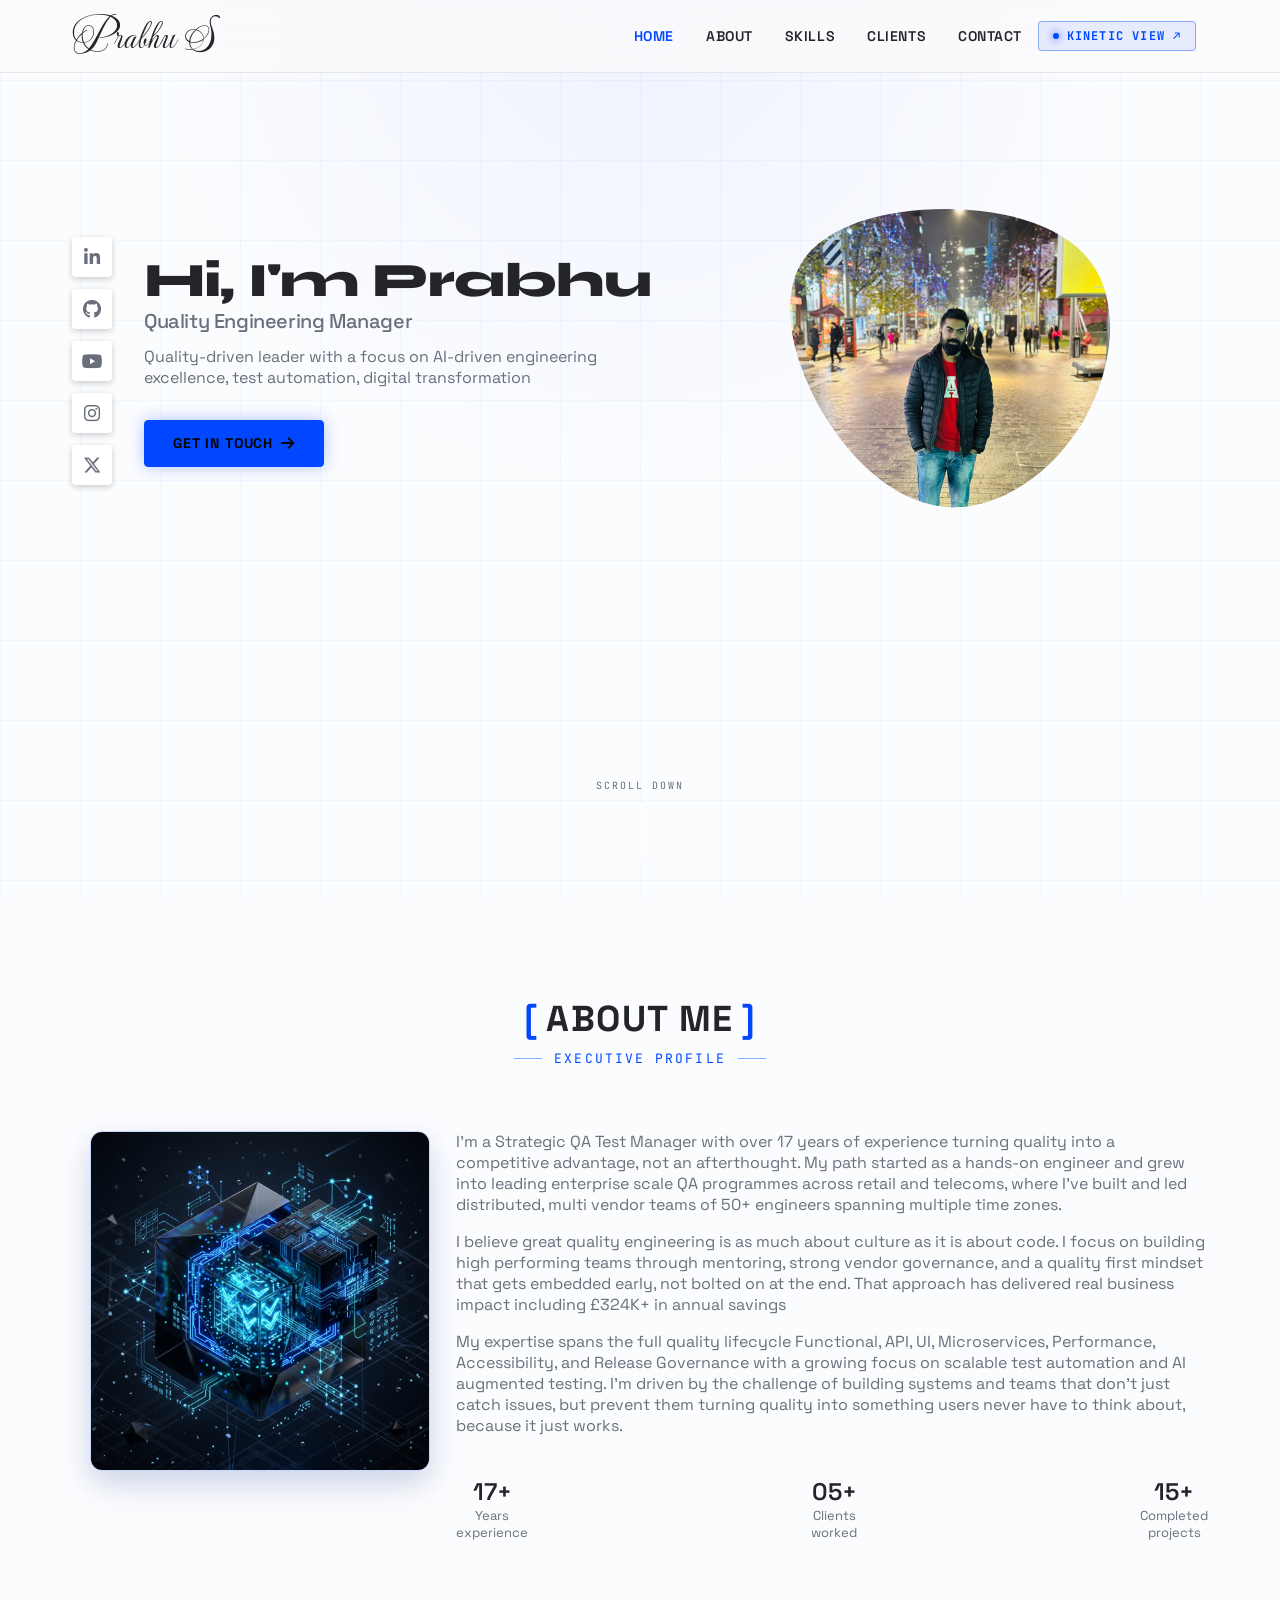
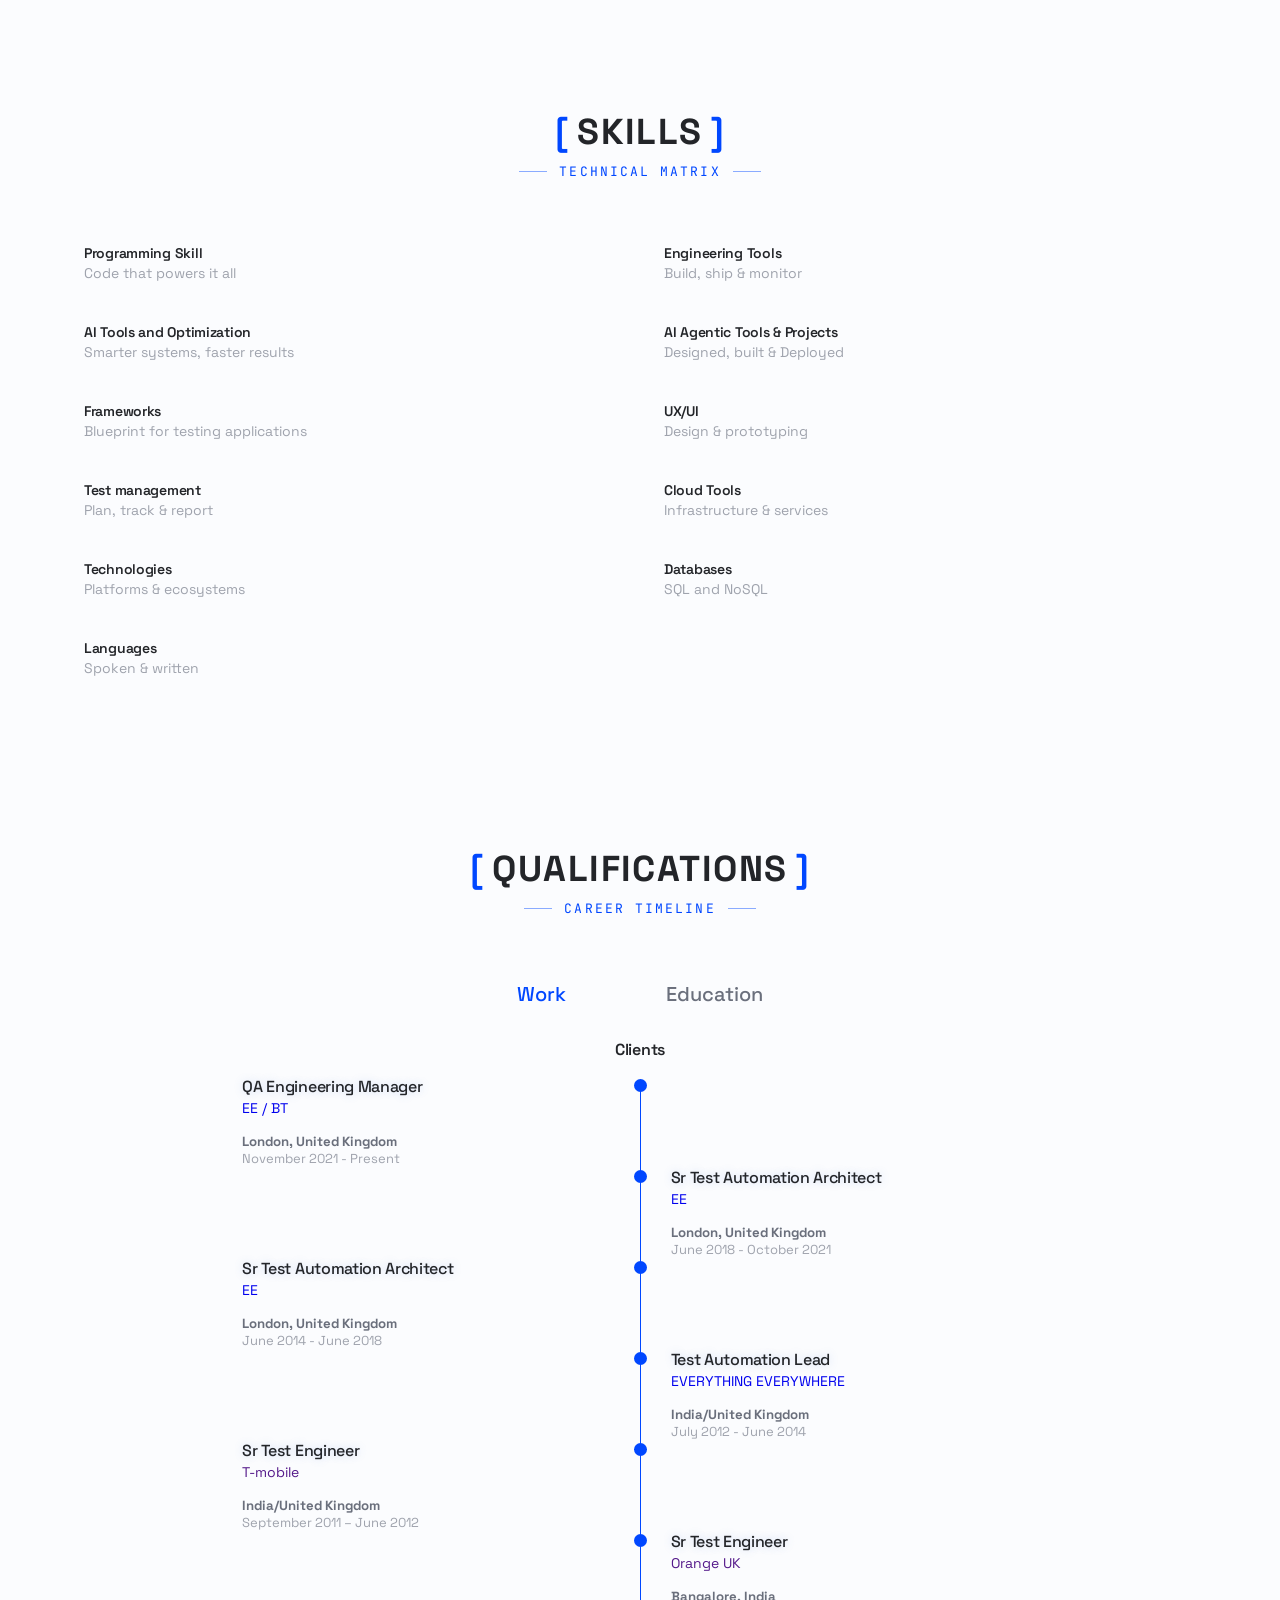
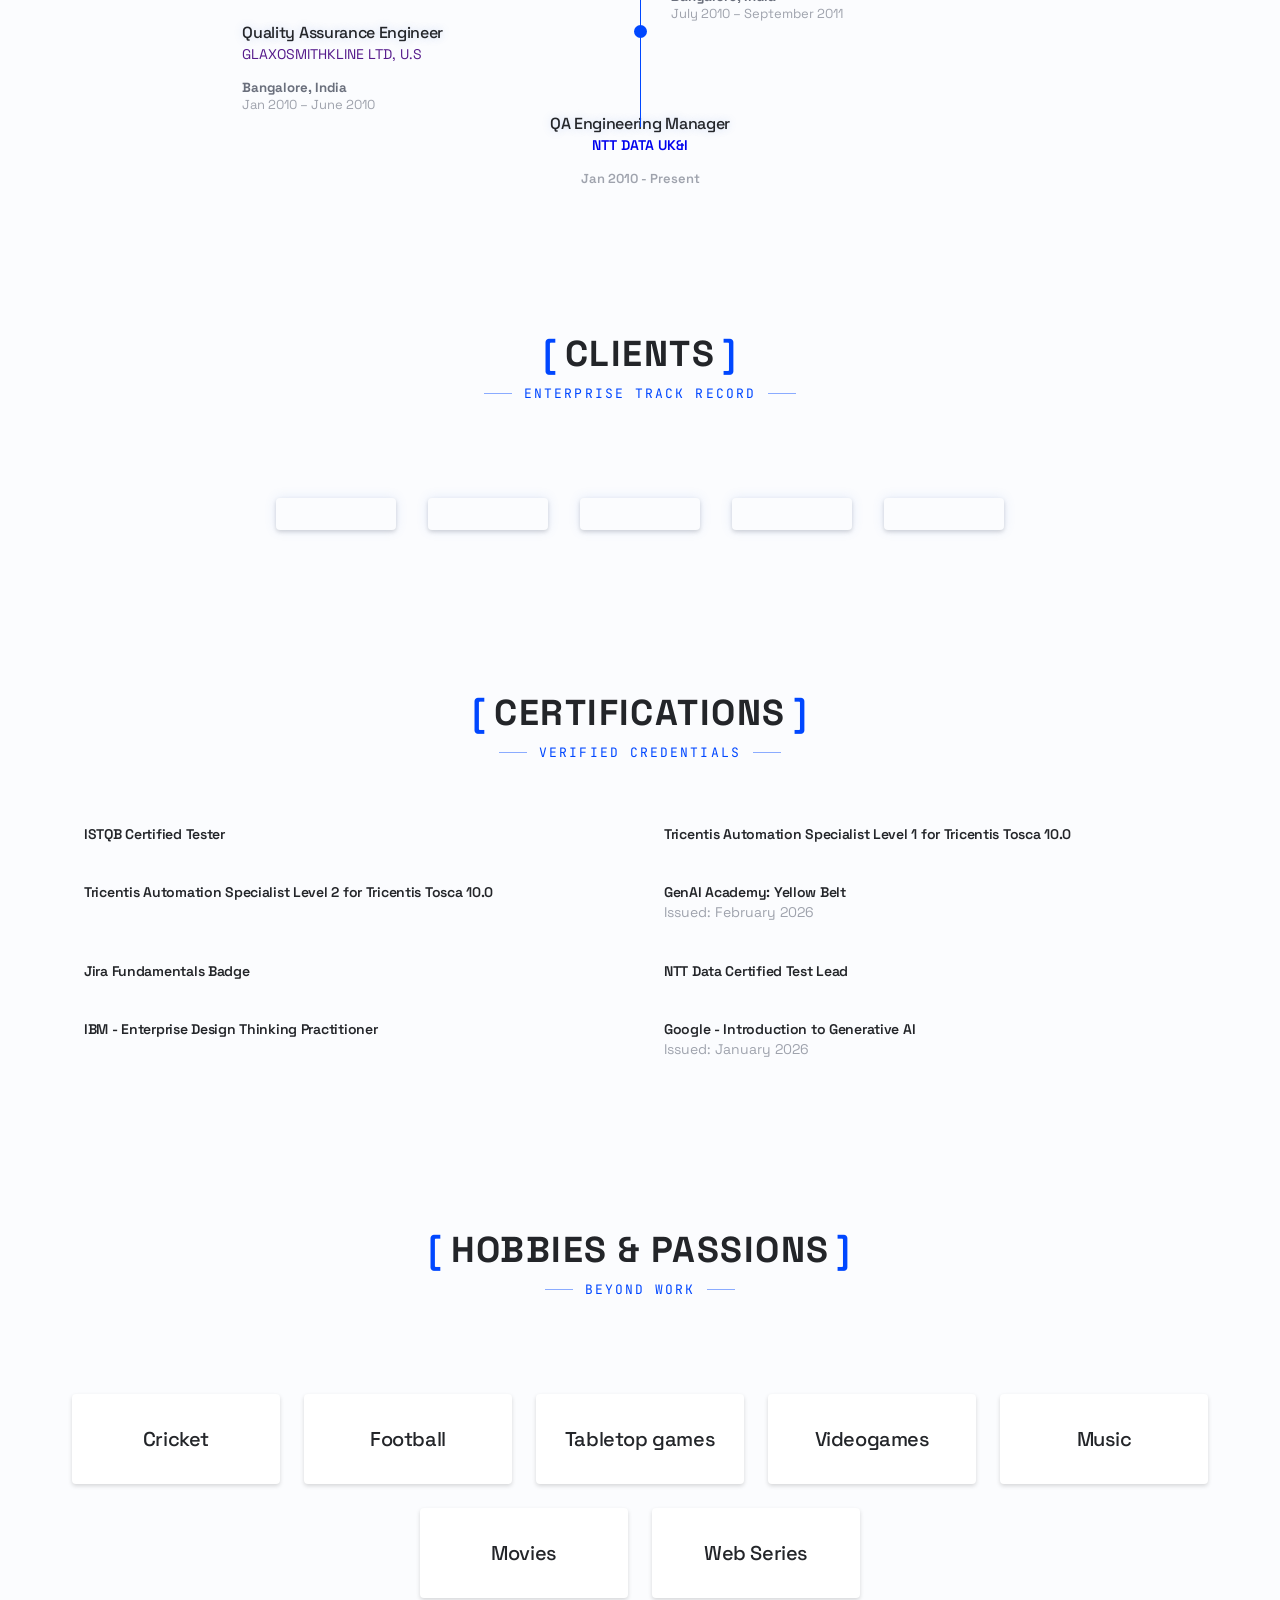
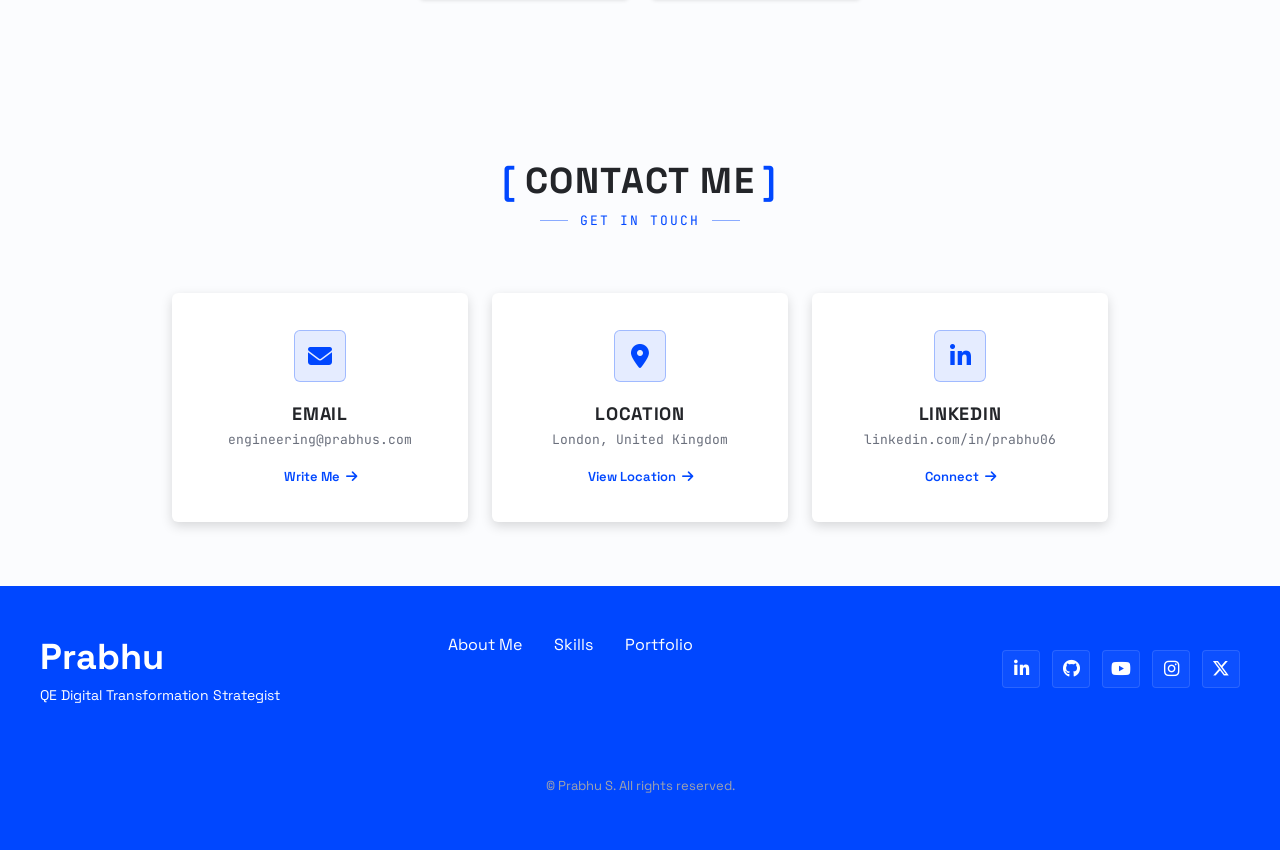
==== commit 29ad8c14: "fixes" ====
--- a/portfolio.html
+++ b/portfolio.html
@@ -47,7 +47,7 @@
     <link rel="preconnect" href="https://fonts.googleapis.com">
     <link rel="preconnect" href="https://fonts.gstatic.com" crossorigin>
     <link
-        href="https://fonts.googleapis.com/css2?family=JetBrains+Mono:wght@400;500;700&family=Poppins:wght@400;500;600&family=Space+Grotesk:wght@400;500;600;700;900&family=Mea+Culpa&display=swap"
+        href="https://fonts.googleapis.com/css2?family=JetBrains+Mono:wght@400;500;700&family=Poppins:wght@400;500;600&family=Space+Grotesk:wght@400;500;600;700;900&family=Syne:wght@700;800;900&family=Mea+Culpa&display=swap"
         rel="stylesheet">
 
     <link rel="stylesheet" type='text/css' href="https://cdn.jsdelivr.net/gh/devicons/devicon@latest/devicon.min.css" />
@@ -211,7 +211,7 @@
             <span class="section__subtitle">Executive Profile</span>
 
             <div class="about__container container grid">
-                <img src="assets/img/about.png" alt="about prabhu" class="about__img">
+                <img src="assets/img/about-core.jpg" alt="Quality Engineering and Test Automation Intelligence" class="about__img">
 
                 <div class="about__data">
                     <div class="about__description">
--- a/assets/css/styles.css
+++ b/assets/css/styles.css
@@ -197,6 +197,7 @@
 /*==================== REUSABLE CSS CLASSES ====================*/
 .section {
     padding: 2.5rem 0 4.5rem;
+    scroll-margin-top: calc(var(--header-height) + 1.5rem);
 }
 
 .section__title {
@@ -432,14 +433,39 @@
 }
 
 /*==================== HOME ====================*/
+.home {
+    min-height: 100vh;
+    min-height: 100dvh;
+    display: flex;
+    flex-direction: column;
+    justify-content: center;
+    align-items: center;
+    position: relative;
+    padding: 0 !important;
+    overflow: hidden;
+    box-sizing: border-box;
+}
+
 .home__container {
+    width: 100%;
+    min-height: 100vh;
+    min-height: 100dvh;
+    display: flex;
+    flex-direction: column;
+    justify-content: space-between;
+    align-items: center;
+    padding-top: calc(var(--header-height) + 1.25rem);
+    padding-bottom: 2rem;
+    box-sizing: border-box;
     gap: 1rem;
 }
 
 .home__content {
     grid-template-columns: .5fr 3fr;
-    padding-top: 3.5rem;
-    align-items: center;
+    align-items: center;
+    margin: auto 0;
+    width: 100%;
+    padding-top: 0;
 }
 
 .home__social {
@@ -507,7 +533,11 @@
 }
 
 .home__title {
+    font-family: 'Syne', 'Space Grotesk', sans-serif;
     font-size: var(--big-font-size);
+    font-weight: 800;
+    letter-spacing: -0.02em;
+    line-height: 1.1;
 }
 
 .home__subtitle {
@@ -525,8 +555,11 @@
     display: flex;
     justify-content: center;
     align-items: center;
-    margin-top: 2rem;
+    margin-top: auto;
+    padding-top: 0.5rem;
+    padding-bottom: 0.5rem;
     grid-column: 1 / -1;
+    z-index: 2;
 }
 
 .home__scroll-button {
@@ -649,13 +682,26 @@
     color: var(--first-color-alt);
 }
 
-/*==================== ABOUT ====================*/
 .about__img {
-    width: 200px;
-    border-radius: .5rem;
+    width: 260px;
+    border-radius: 12px;
     justify-self: center;
     align-self: center;
     will-change: transform;
+    border: 1px solid rgba(0, 71, 255, 0.25);
+    box-shadow: 0 10px 30px rgba(0, 71, 255, 0.12), 0 20px 40px rgba(0, 0, 0, 0.5);
+    transition: transform 0.4s cubic-bezier(0.16, 1, 0.3, 1), border-color 0.3s ease, box-shadow 0.3s ease;
+}
+
+.about__img:hover {
+    transform: translateY(-4px) scale(1.02);
+    border-color: rgba(0, 71, 255, 0.6);
+    box-shadow: 0 16px 40px rgba(0, 71, 255, 0.22), 0 24px 50px rgba(0, 0, 0, 0.6);
+}
+
+body:not(.dark-theme) .about__img {
+    border-color: rgba(0, 71, 255, 0.2);
+    box-shadow: 0 10px 30px rgba(0, 71, 255, 0.1), 0 15px 35px rgba(0, 0, 0, 0.1);
 }
 
 .about__description {
@@ -1674,11 +1720,13 @@
     }
 
     .home__container {
-        row-gap: 5rem;
+        row-gap: 0;
+        padding-top: calc(var(--header-height) + 2rem);
+        padding-bottom: 2rem;
     }
 
     .home__content {
-        padding-top: 5.5rem;
+        padding-top: 0;
         column-gap: 2rem;
     }
 
@@ -1702,9 +1750,9 @@
     }
 
     .about__img {
-        width: 350px;
+        width: 340px;
         position: relative;
-        z-index: -1;
+        z-index: 1;
         align-self: start;
     }
 
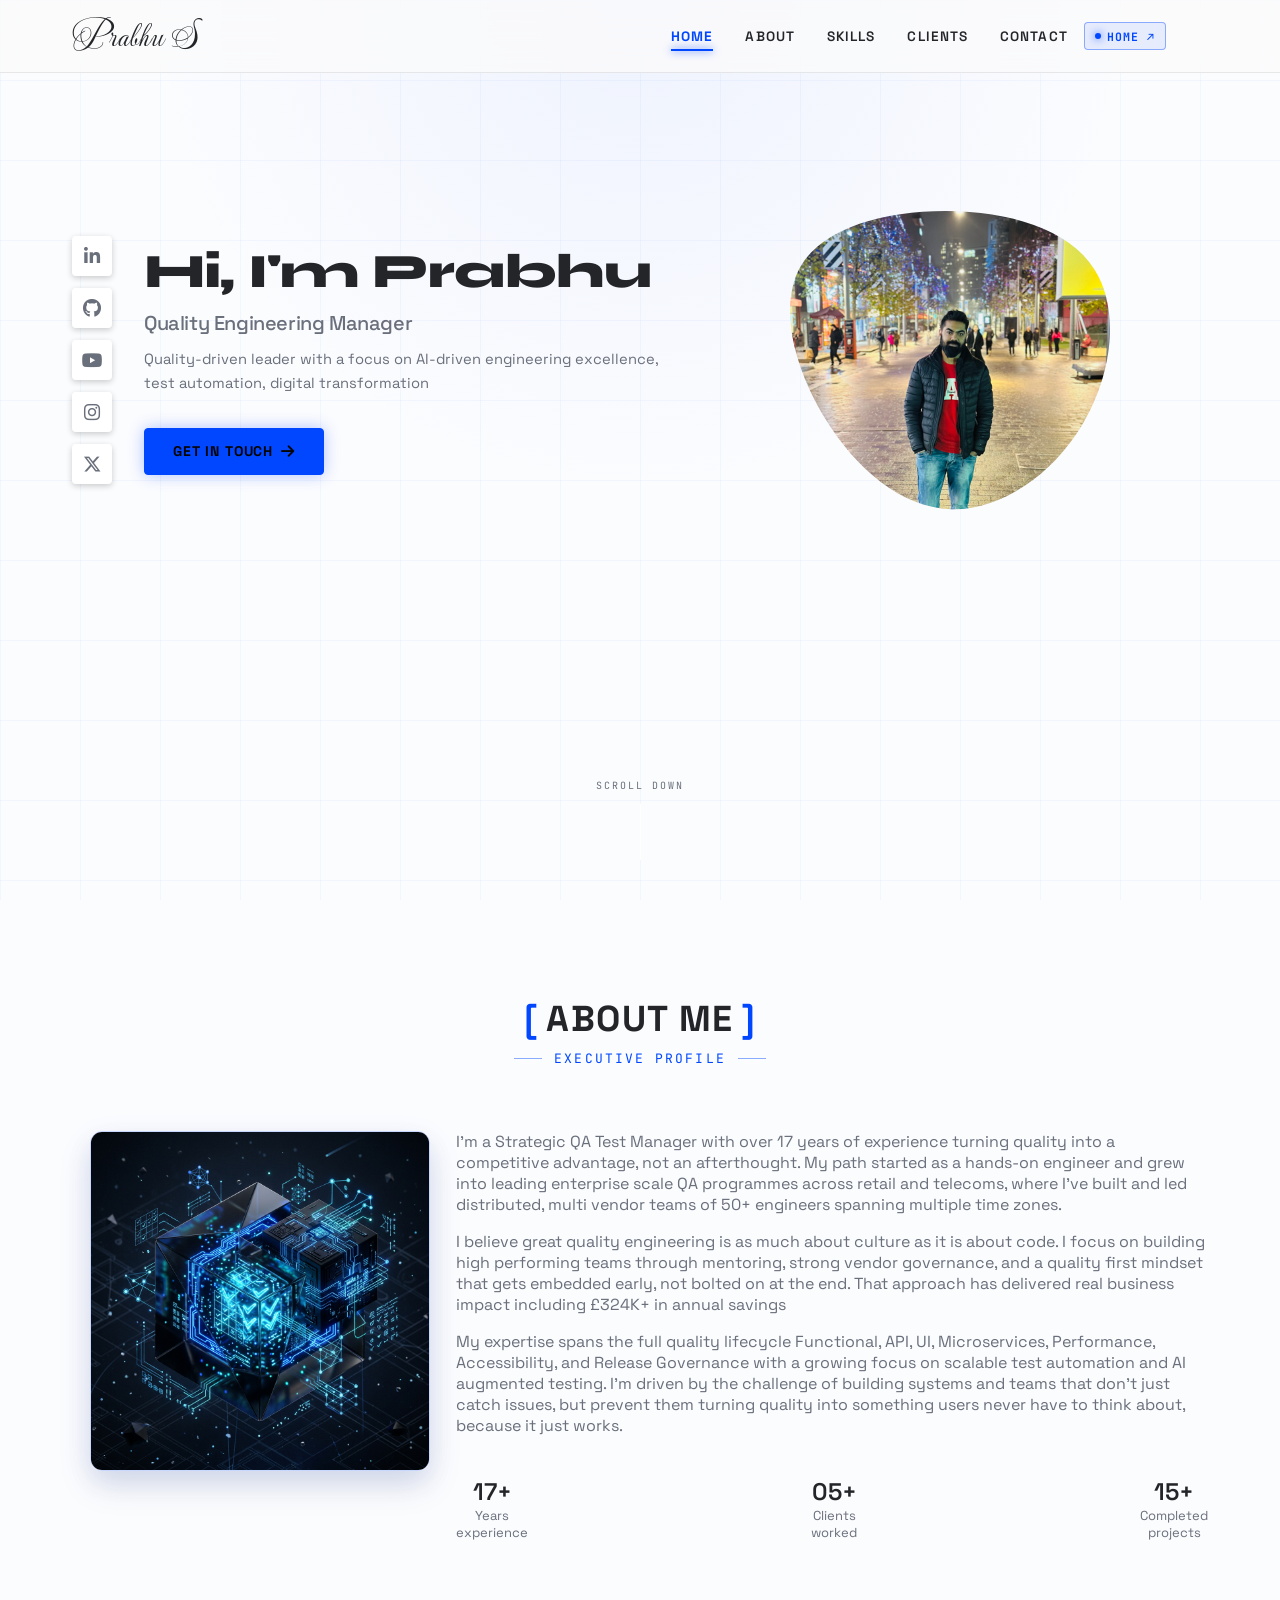
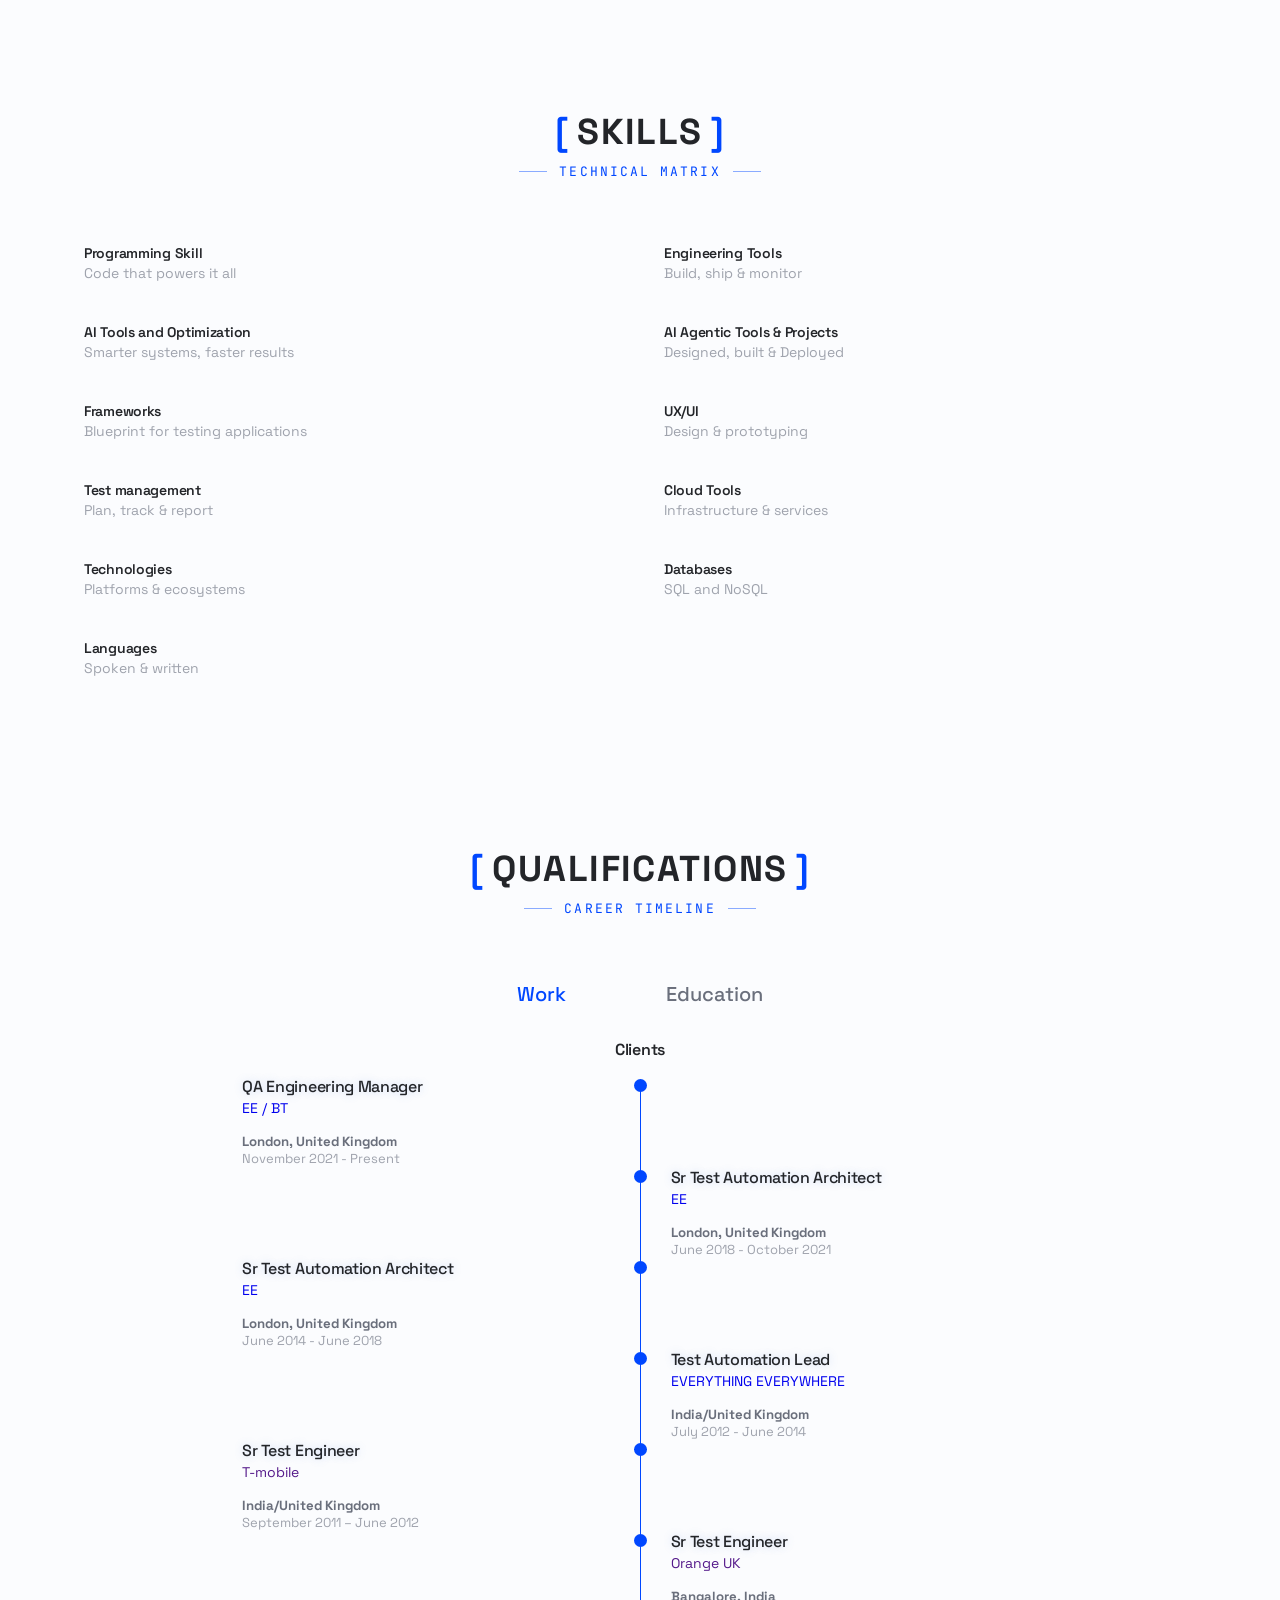
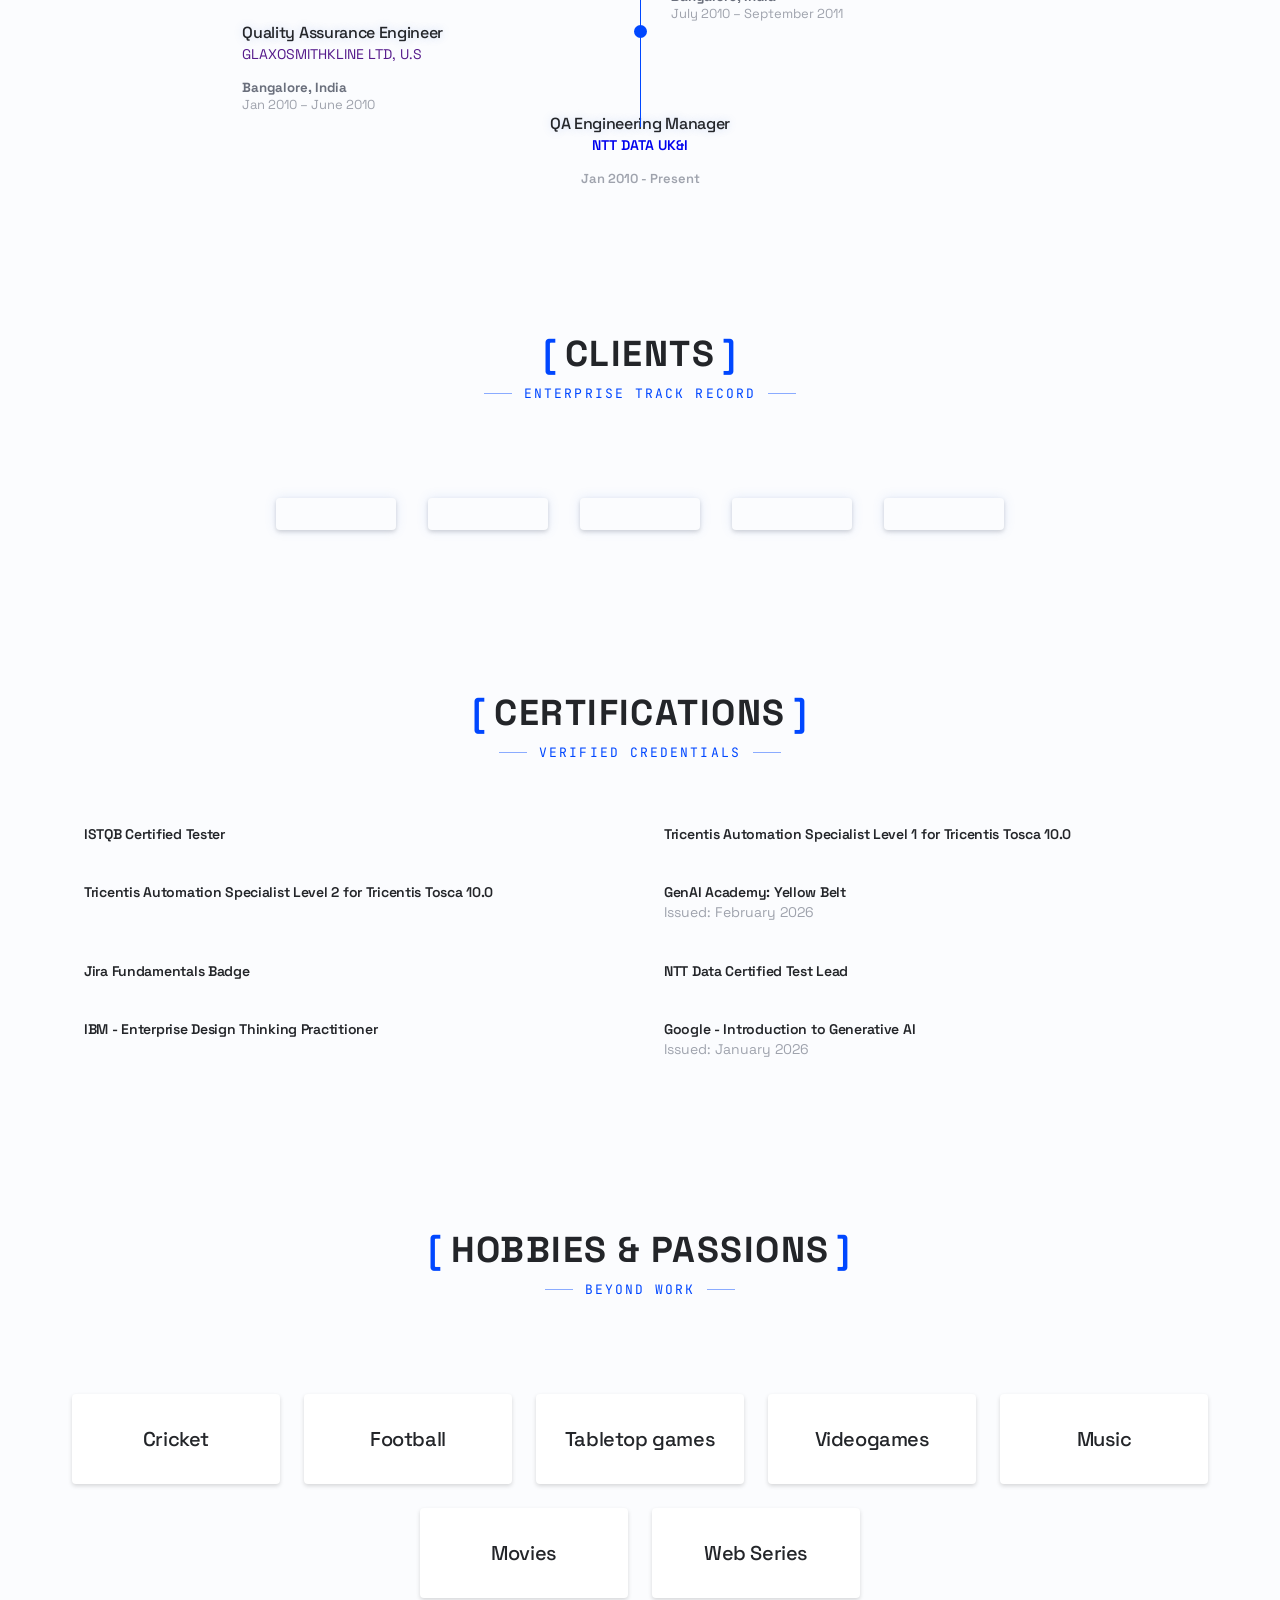
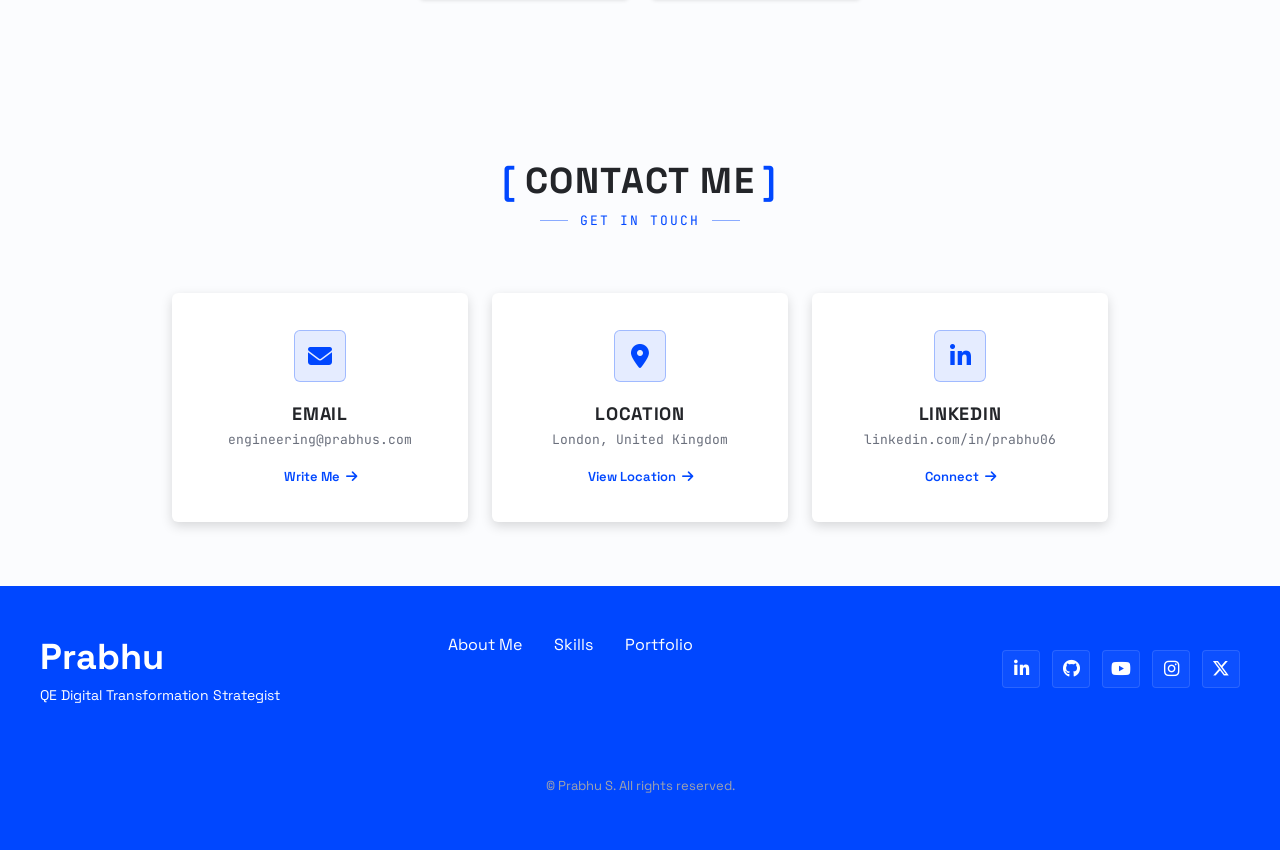
==== commit df379985: "UI bugs" ====
--- a/portfolio.html
+++ b/portfolio.html
@@ -125,7 +125,9 @@
 
             <div class="nav__btns">
                 <a href="index.html" class="nav__kinetic-btn" title="Switch to Kinetic Experience">
-                    <span class="nav__kinetic-dot"></span> KINETIC VIEW ↗
+                    <span class="nav__kinetic-dot"></span>
+                    <span class="kinetic-text-full">HOME ↗</span>
+                    <span class="kinetic-text-short">HOME ↗</span>
                 </a>
 
                 <i class="uil uil-moon change-theme" id="theme-button"></i>
@@ -211,7 +213,8 @@
             <span class="section__subtitle">Executive Profile</span>
 
             <div class="about__container container grid">
-                <img src="assets/img/about-core.jpg" alt="Quality Engineering and Test Automation Intelligence" class="about__img">
+                <img src="assets/img/about-core.jpg" alt="Quality Engineering and Test Automation Intelligence"
+                    class="about__img">
 
                 <div class="about__data">
                     <div class="about__description">
--- a/assets/css/styles.css
+++ b/assets/css/styles.css
@@ -119,10 +119,15 @@
 
 html {
     scroll-behavior: smooth;
+    overflow-x: hidden;
+    width: 100%;
 }
 
 body {
-    margin: 0 0 var(--header-height) 0;
+    margin: 0;
+    padding: 0;
+    overflow-x: hidden;
+    width: 100%;
     font-family: var(--body-font);
     font-size: var(--normal-font-size);
     background-color: var(--body-color);
@@ -133,7 +138,6 @@
     background-size: 100% 100%, 80px 80px, 80px 80px;
     background-attachment: fixed;
     color: var(--text-color);
-    padding-top: env(safe-area-inset-top);
     opacity: 0;
     transition: opacity 0.25s ease, background-color 0.3s ease;
 }
@@ -260,19 +264,20 @@
 .header {
     width: 100%;
     position: fixed;
-    bottom: 0;
+    top: 0;
     left: 0;
     z-index: var(--z-fixed);
-    background-color: var(--body-color);
-    padding-bottom: env(safe-area-inset-bottom);
-    border-top: 1px solid rgba(74, 74, 74, 0.25);
+    background-color: rgba(5, 5, 5, 0.85);
+    padding-top: env(safe-area-inset-top);
+    border-bottom: 1px solid rgba(74, 74, 74, 0.25);
     backdrop-filter: blur(16px);
     -webkit-backdrop-filter: blur(16px);
     transition: border-color 0.3s ease, background-color 0.3s ease;
 }
 
 body:not(.dark-theme) .header {
-    border-color: rgba(0, 0, 0, 0.08);
+    border-bottom: 1px solid rgba(0, 0, 0, 0.08);
+    background-color: rgba(250, 250, 252, 0.88);
 }
 
 /*==================== NAV ====================*/
@@ -282,14 +287,19 @@
     display: flex;
     justify-content: space-between;
     align-items: center;
+    padding: 0 max(1rem, env(safe-area-inset-right)) 0 max(1rem, env(safe-area-inset-left));
+    margin-left: auto;
+    margin-right: auto;
 }
 
 .nav__logo {
     color: var(--title-color);
     font-weight: var(--font-medium);
     font-family: 'Mea Culpa', cursive;
-    font-size: 2.5rem;
+    font-size: 2.2rem;
     transition: color 0.25s ease;
+    white-space: nowrap;
+    line-height: 1;
 }
 
 .nav__logo:hover {
@@ -299,19 +309,19 @@
 .nav__kinetic-btn {
     display: inline-flex;
     align-items: center;
-    gap: 8px;
+    gap: 6px;
     background: rgba(0, 71, 255, 0.08);
     border: 1px solid rgba(0, 71, 255, 0.4);
     border-radius: 4px;
     color: var(--first-color);
     font-family: var(--mono-font);
-    font-size: 0.75rem;
+    font-size: 0.72rem;
     font-weight: 700;
-    letter-spacing: 0.1em;
-    padding: 0.4rem 0.85rem;
+    letter-spacing: 0.08em;
+    padding: 0.35rem 0.65rem;
     text-decoration: none;
     transition: all 0.25s ease;
-    margin-right: 0.75rem;
+    white-space: nowrap;
 }
 
 .nav__kinetic-btn:hover {
@@ -336,8 +346,11 @@
     box-shadow: none;
 }
 
+.kinetic-text-short {
+    display: none;
+}
+
 @keyframes pulseDot {
-
     0%,
     100% {
         transform: scale(1);
@@ -350,76 +363,183 @@
     }
 }
 
+.nav__btns {
+    display: flex;
+    align-items: center;
+    gap: 8px;
+}
+
+.change-theme {
+    font-size: 1.15rem;
+    color: var(--title-color);
+    cursor: pointer;
+    display: inline-flex;
+    align-items: center;
+    justify-content: center;
+    width: 34px;
+    height: 34px;
+    margin: 0;
+    transition: color 0.25s ease;
+}
+
+.change-theme:hover {
+    color: var(--first-color);
+}
+
 .nav__toggle {
+    font-size: 1.25rem;
     color: var(--title-color);
-    font-weight: var(--font-medium);
-}
-
-.nav__toggle {
-    font-size: 1.1rem;
     cursor: pointer;
+    display: inline-flex;
+    align-items: center;
+    justify-content: center;
+    width: 34px;
+    height: 34px;
+    transition: color 0.25s ease;
 }
 
 .nav__toggle:hover {
     color: var(--first-color);
 }
 
+/*==================== NAV LINKS (DESKTOP & BASE) ====================*/
+.nav__list {
+    display: flex;
+    align-items: center;
+    column-gap: 2rem;
+}
+
+.nav__link {
+    display: inline-flex;
+    align-items: center;
+    gap: 6px;
+    font-family: var(--display-font);
+    font-size: 0.85rem;
+    font-weight: 600;
+    letter-spacing: 0.08em;
+    text-transform: uppercase;
+    color: var(--title-color);
+    transition: color 0.25s ease;
+    position: relative;
+    padding: 0.4rem 0;
+    cursor: pointer;
+}
+
+.nav__link:hover {
+    color: var(--first-color) !important;
+}
+
+.nav__link.active-link {
+    color: var(--first-color) !important;
+    font-weight: 700;
+}
+
+/* Kinetic active indicator underline for desktop */
+.nav__link::after {
+    content: '';
+    position: absolute;
+    bottom: 0;
+    left: 0;
+    width: 0;
+    height: 2px;
+    background: var(--first-color);
+    box-shadow: 0 0 8px var(--first-color);
+    transition: width 0.25s cubic-bezier(0.16, 1, 0.3, 1);
+}
+
+.nav__link:hover::after,
+.nav__link.active-link::after {
+    width: 100%;
+}
+
 @media screen and (max-width: 767px) {
+    .nav__link::after {
+        display: none !important;
+    }
     .nav__menu {
         position: fixed;
-        bottom: -100%;
+        top: calc(var(--header-height) + env(safe-area-inset-top));
         left: 0;
         width: 100%;
-        background-color: var(--body-color);
-        padding: 2rem 1.5rem 4rem;
-        box-shadow: 0 -1px 4px rgba(0, 0, 0, .15);
-        border-radius: 1.5rem 1.5rem 0 0;
-        transition: .3s;
-    }
-}
-
-.nav__list {
-    grid-template-columns: repeat(3, 1fr);
-    gap: 2rem;
-}
-
-.nav__link {
-    display: flex;
-    flex-direction: column;
-    align-items: center;
-    font-family: var(--display-font);
-    font-size: var(--small-font-size);
-    letter-spacing: 0.04em;
-    color: var(--title-color);
-    font-weight: 600;
-    text-transform: uppercase;
-    transition: color 0.2s ease;
-}
-
-.nav__link:hover {
-    color: var(--first-color);
-}
-
-.nav__icon {
-    font-size: 1.2rem;
-}
-
-.nav__close {
-    position: absolute;
-    right: 1.3rem;
-    bottom: .5rem;
-    font-size: 1.5rem;
-    cursor: pointer;
-    color: var(--first-color);
-}
-
-.nav__close:hover {
-    color: var(--first-color-alt);
-}
-
-/* show menu */
-.show-menu {
-    bottom: 0;
+        max-height: calc(100vh - var(--header-height) - env(safe-area-inset-top) - env(safe-area-inset-bottom));
+        overflow-y: auto;
+        -webkit-overflow-scrolling: touch;
+        background-color: rgba(10, 10, 15, 0.96);
+        padding: 1.25rem max(1.25rem, env(safe-area-inset-left)) calc(1.75rem + env(safe-area-inset-bottom)) max(1.25rem, env(safe-area-inset-right));
+        box-shadow: 0 16px 36px rgba(0, 0, 0, 0.5);
+        border-bottom: 1px solid rgba(74, 74, 74, 0.3);
+        backdrop-filter: blur(20px);
+        -webkit-backdrop-filter: blur(20px);
+        transition: transform 0.35s cubic-bezier(0.16, 1, 0.3, 1), opacity 0.25s ease, visibility 0.25s;
+        transform: translateY(-140%);
+        opacity: 0;
+        visibility: hidden;
+        pointer-events: none;
+        z-index: var(--z-fixed);
+    }
+
+    body:not(.dark-theme) .nav__menu {
+        background-color: rgba(250, 250, 252, 0.98);
+        border-bottom: 1px solid rgba(0, 0, 0, 0.1);
+        box-shadow: 0 16px 36px rgba(0, 0, 0, 0.1);
+    }
+
+    .nav__menu.show-menu {
+        transform: translateY(0);
+        opacity: 1;
+        visibility: visible;
+        pointer-events: auto;
+    }
+
+    .nav__list {
+        display: grid;
+        grid-template-columns: repeat(2, 1fr);
+        gap: 0.75rem;
+    }
+
+    .nav__item:last-child {
+        grid-column: 1 / -1;
+    }
+
+    .nav__link {
+        display: flex;
+        flex-direction: row;
+        align-items: center;
+        gap: 10px;
+        padding: 0.75rem 1rem;
+        border-radius: 8px;
+        background: rgba(255, 255, 255, 0.03);
+        border: 1px solid rgba(255, 255, 255, 0.07);
+        font-family: var(--display-font);
+        font-size: 0.82rem;
+        font-weight: 600;
+        letter-spacing: 0.06em;
+        text-transform: uppercase;
+        color: var(--title-color);
+        transition: all 0.2s ease;
+    }
+
+    body:not(.dark-theme) .nav__link {
+        background: rgba(0, 0, 0, 0.03);
+        border-color: rgba(0, 0, 0, 0.06);
+    }
+
+    .nav__link:hover,
+    .nav__link.active-link {
+        background: rgba(0, 71, 255, 0.12);
+        border-color: rgba(0, 71, 255, 0.4);
+        color: var(--first-color);
+        box-shadow: 0 0 12px rgba(0, 71, 255, 0.2);
+    }
+
+    .nav__icon {
+        font-size: 1.15rem;
+        color: var(--first-color);
+    }
+
+    .nav__close {
+        display: none;
+    }
 }
 
 /* Active link */
@@ -454,24 +574,85 @@
     flex-direction: column;
     justify-content: space-between;
     align-items: center;
-    padding-top: calc(var(--header-height) + 1.25rem);
-    padding-bottom: 2rem;
+    padding: calc(var(--header-height) + env(safe-area-inset-top) + 1.25rem) max(1.5rem, env(safe-area-inset-right)) calc(2rem + env(safe-area-inset-bottom)) max(1.5rem, env(safe-area-inset-left));
+    margin-left: auto;
+    margin-right: auto;
     box-sizing: border-box;
     gap: 1rem;
 }
 
 .home__content {
-    grid-template-columns: .5fr 3fr;
-    align-items: center;
+    display: flex;
+    flex-direction: column;
+    align-items: center;
+    text-align: center;
+    gap: 1.25rem;
     margin: auto 0;
     width: 100%;
-    padding-top: 0;
+}
+
+.home__img {
+    order: 1;
+    display: flex;
+    justify-content: center;
+    align-items: center;
+    width: 100%;
+    animation: blobFadeIn 0.8s ease-in;
+}
+
+.home__blob {
+    width: 210px;
+    height: auto;
+    margin: 0 auto;
+}
+
+.home__data {
+    order: 2;
+    display: flex;
+    flex-direction: column;
+    align-items: center;
+    text-align: center;
+    width: 100%;
+    padding: 0 0.5rem;
+}
+
+.home__title {
+    font-size: clamp(2rem, 6.5vw, 2.5rem);
+    text-align: center;
+    margin-bottom: 0.35rem;
+    width: 100%;
+}
+
+.home__subtitle {
+    font-size: var(--normal-font-size);
+    text-align: center;
+    margin-bottom: 0.75rem;
+    width: 100%;
+}
+
+.home__description {
+    font-size: 0.92rem;
+    text-align: center;
+    max-width: 380px;
+    margin: 0 auto 1.25rem;
+    line-height: 1.6;
+    padding: 0;
+}
+
+.home__data .button {
+    align-self: center;
+    margin: 0 auto;
 }
 
 .home__social {
-    display: grid;
-    grid-template-columns: max-content;
-    row-gap: 0.75rem;
+    order: 3;
+    display: flex;
+    flex-direction: row;
+    justify-content: center;
+    align-items: center;
+    gap: 10px;
+    width: 100%;
+    margin-top: 0.25rem;
     z-index: 2;
 }
 
@@ -479,13 +660,13 @@
     display: inline-flex;
     align-items: center;
     justify-content: center;
-    width: 40px;
-    height: 40px;
+    width: 38px;
+    height: 38px;
     background-color: var(--container-color);
     border: 1px solid rgba(255, 255, 255, 0.08);
     border-radius: 4px;
     color: var(--text-color);
-    font-size: 1.15rem;
+    font-size: 1.05rem;
     transition: all 0.25s ease;
     box-shadow: 0 2px 6px rgba(0, 0, 0, 0.2);
 }
@@ -495,10 +676,6 @@
     color: var(--first-color);
     box-shadow: 0 0 16px rgba(0, 71, 255, 0.4);
     transform: translateY(-3px);
-}
-
-.home__img {
-    animation: blobFadeIn 0.8s ease-in;
 }
 
 @keyframes blobFadeIn {
@@ -1503,14 +1680,118 @@
 /*==================== MEDIA QUERIES ====================*/
 /* For mobile screens */
 @media screen and (max-width: 480px) {
+    .nav {
+        padding: 0 0.75rem;
+    }
     .nav__logo {
-        font-size: 2rem;
+        font-size: 1.85rem;
     }
     .nav__kinetic-btn {
-        padding: 0.35rem 0.55rem;
-        font-size: 0.7rem;
-        letter-spacing: 0.06em;
-        margin-right: 0.4rem;
+        padding: 0.3rem 0.55rem;
+        font-size: 0.68rem;
+        letter-spacing: 0.05em;
+    }
+    .kinetic-text-full {
+        display: none;
+    }
+    .kinetic-text-short {
+        display: inline;
+    }
+}
+
+/* For mobile screens (phones) */
+@media screen and (max-width: 567px) {
+    .home__container {
+        padding-left: 1.5rem !important;
+        padding-right: 1.5rem !important;
+        padding-top: calc(var(--header-height) + 1.25rem) !important;
+        padding-bottom: 2rem !important;
+        margin-left: auto !important;
+        margin-right: auto !important;
+        width: 100% !important;
+        max-width: 100% !important;
+        box-sizing: border-box !important;
+    }
+
+    .home__content {
+        display: flex !important;
+        flex-direction: column !important;
+        align-items: center !important;
+        text-align: center !important;
+        gap: 1.25rem !important;
+        width: 100% !important;
+        margin: auto 0 !important;
+    }
+
+    .home__img {
+        order: 1 !important;
+        display: flex !important;
+        justify-content: center !important;
+        align-items: center !important;
+        width: 100% !important;
+        margin: 0 auto !important;
+    }
+
+    .home__blob {
+        width: 210px !important;
+        height: auto !important;
+        margin: 0 auto !important;
+    }
+
+    .home__data {
+        order: 2 !important;
+        display: flex !important;
+        flex-direction: column !important;
+        align-items: center !important;
+        text-align: center !important;
+        width: 100% !important;
+        padding: 0 0.5rem !important;
+        grid-column: initial !important;
+    }
+
+    .home__title {
+        font-size: clamp(2rem, 6.5vw, 2.4rem) !important;
+        text-align: center !important;
+        margin-bottom: 0.35rem !important;
+        width: 100% !important;
+    }
+
+    .home__subtitle {
+        font-size: var(--normal-font-size) !important;
+        text-align: center !important;
+        margin-bottom: 0.75rem !important;
+        width: 100% !important;
+    }
+
+    .home__description {
+        font-size: 0.92rem !important;
+        text-align: center !important;
+        max-width: 380px !important;
+        margin: 0 auto 1.25rem !important;
+        line-height: 1.6 !important;
+        padding: 0 !important;
+    }
+
+    .home__data .button {
+        align-self: center !important;
+        margin: 0 auto !important;
+    }
+
+    .home__social {
+        order: 3 !important;
+        display: flex !important;
+        flex-direction: row !important;
+        justify-content: center !important;
+        align-items: center !important;
+        gap: 10px !important;
+        width: 100% !important;
+        margin-top: 0.25rem !important;
+    }
+
+    .home__social-icon {
+        width: 38px !important;
+        height: 38px !important;
+        font-size: 1.05rem !important;
     }
 }
 
@@ -1521,20 +1802,8 @@
         margin-right: var(--mb-1);
     }
 
-    .nav__menu {
-        padding: 2rem .25rem 4rem;
-    }
-
-    .nav__list {
-        column-gap: 0;
-    }
-
-    .home__content {
-        grid-template-columns: .25fr 3fr;
-    }
-
     .home__blob {
-        width: 180px;
+        width: 175px !important;
     }
 
     .skills__title {
@@ -1726,8 +1995,65 @@
     }
 
     .home__content {
+        display: grid;
+        grid-template-columns: max-content 1fr 1fr;
         padding-top: 0;
         column-gap: 2rem;
+        align-items: center;
+        text-align: left;
+    }
+
+    .home__social {
+        order: initial;
+        display: grid;
+        grid-template-columns: max-content;
+        row-gap: 0.75rem;
+        width: auto;
+        margin-top: 0;
+    }
+
+    .home__social-icon {
+        width: 40px;
+        height: 40px;
+        font-size: 1.15rem;
+    }
+
+    .home__data {
+        order: initial;
+        display: block;
+        text-align: left;
+        width: auto;
+        padding: 0;
+    }
+
+    .home__title {
+        text-align: left;
+        margin-bottom: var(--mb-0-75);
+    }
+
+    .home__subtitle {
+        text-align: left;
+        margin-bottom: var(--mb-0-75);
+    }
+
+    .home__description {
+        text-align: left;
+        max-width: initial;
+        margin-left: 0;
+        margin-right: 0;
+        margin-bottom: var(--mb-2);
+    }
+
+    .home__data .button {
+        align-self: auto;
+        margin: 0;
+    }
+
+    .home__img {
+        order: 1;
+        justify-self: center;
+        width: auto;
+        margin: 0;
     }
 
     .home__blob {
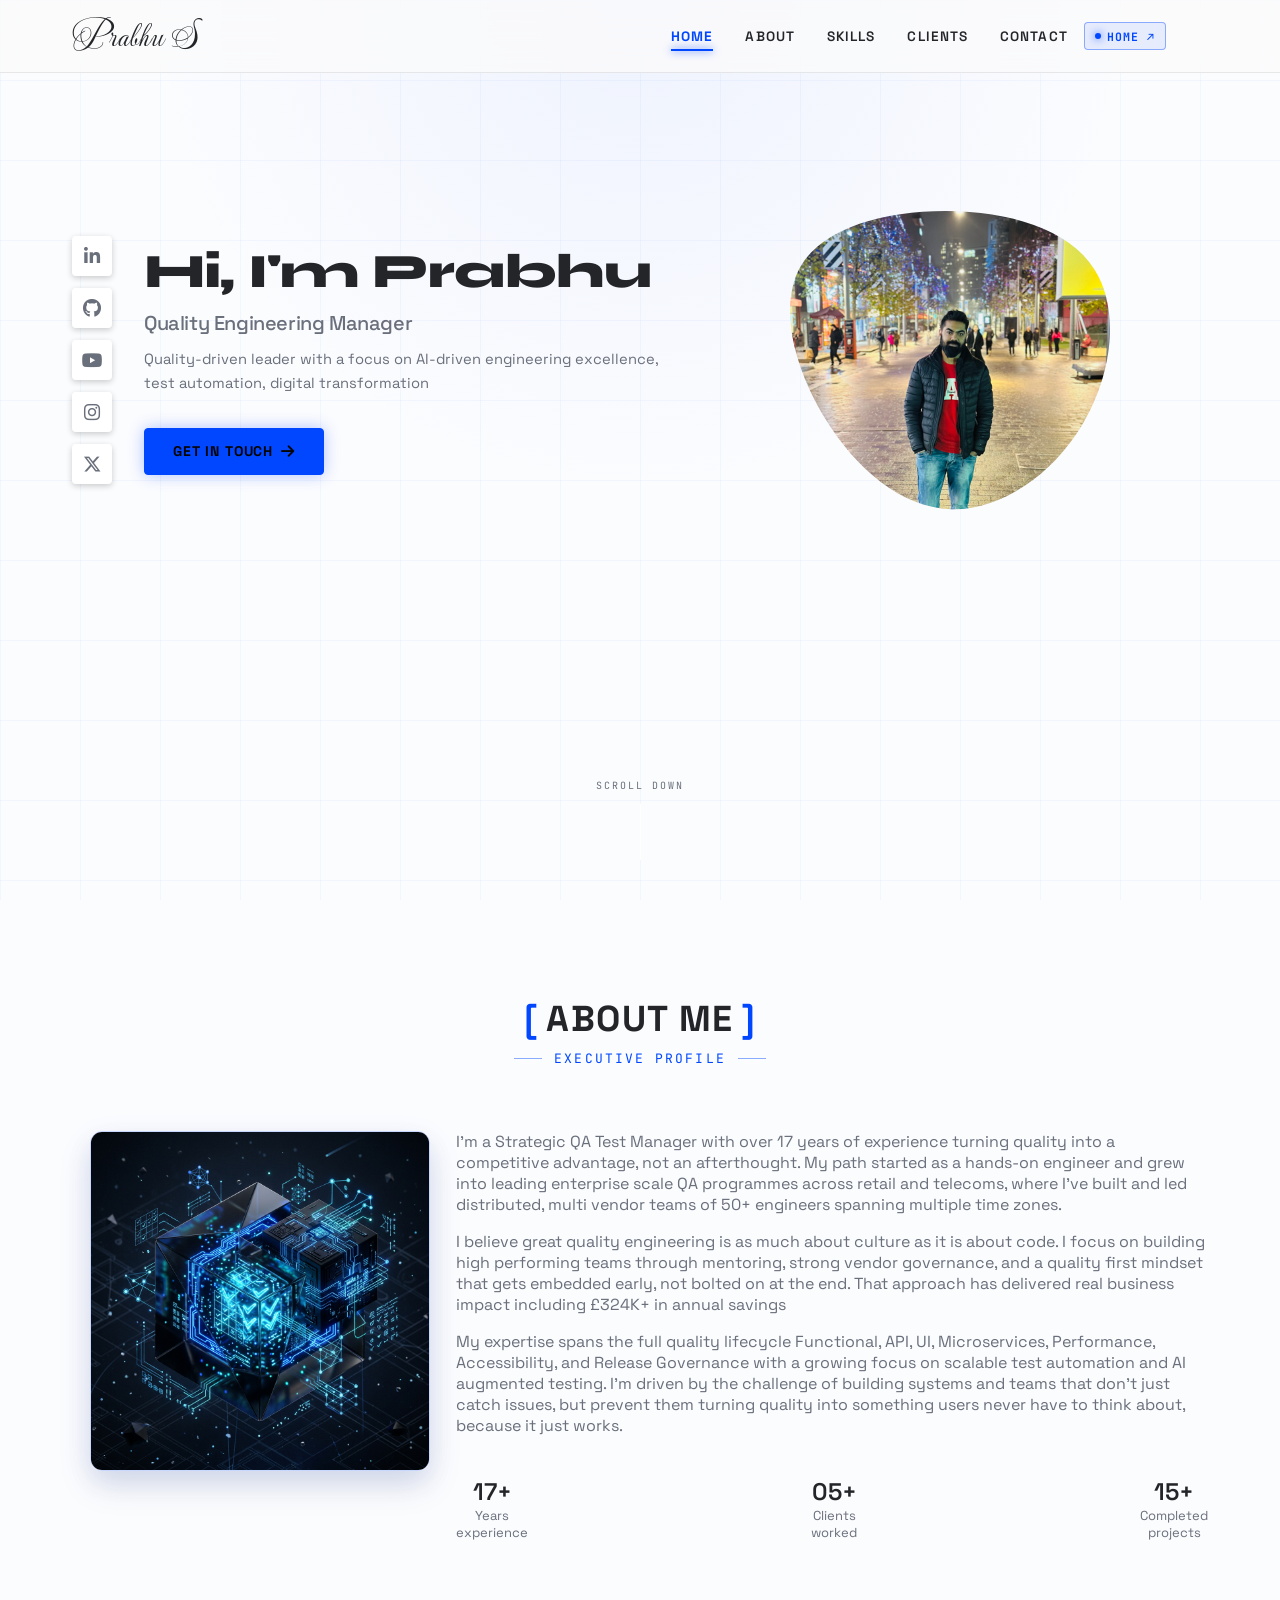
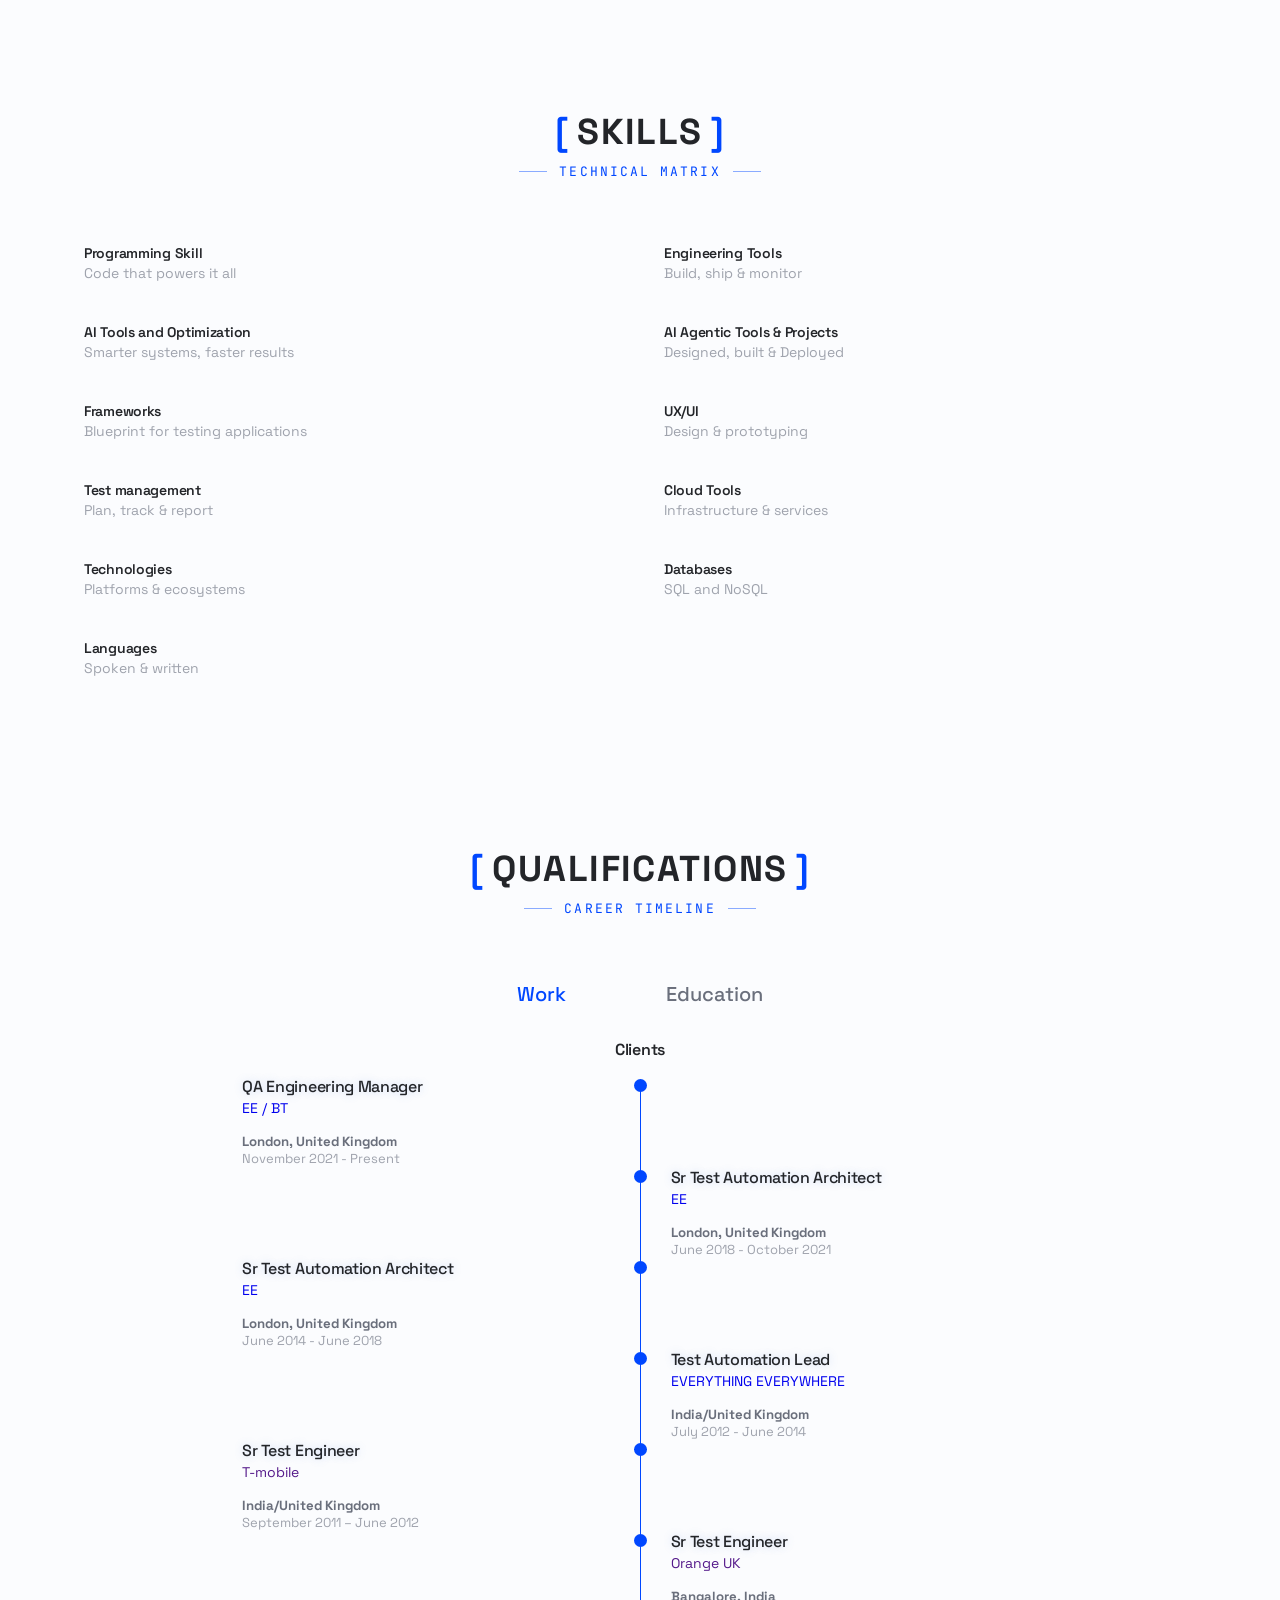
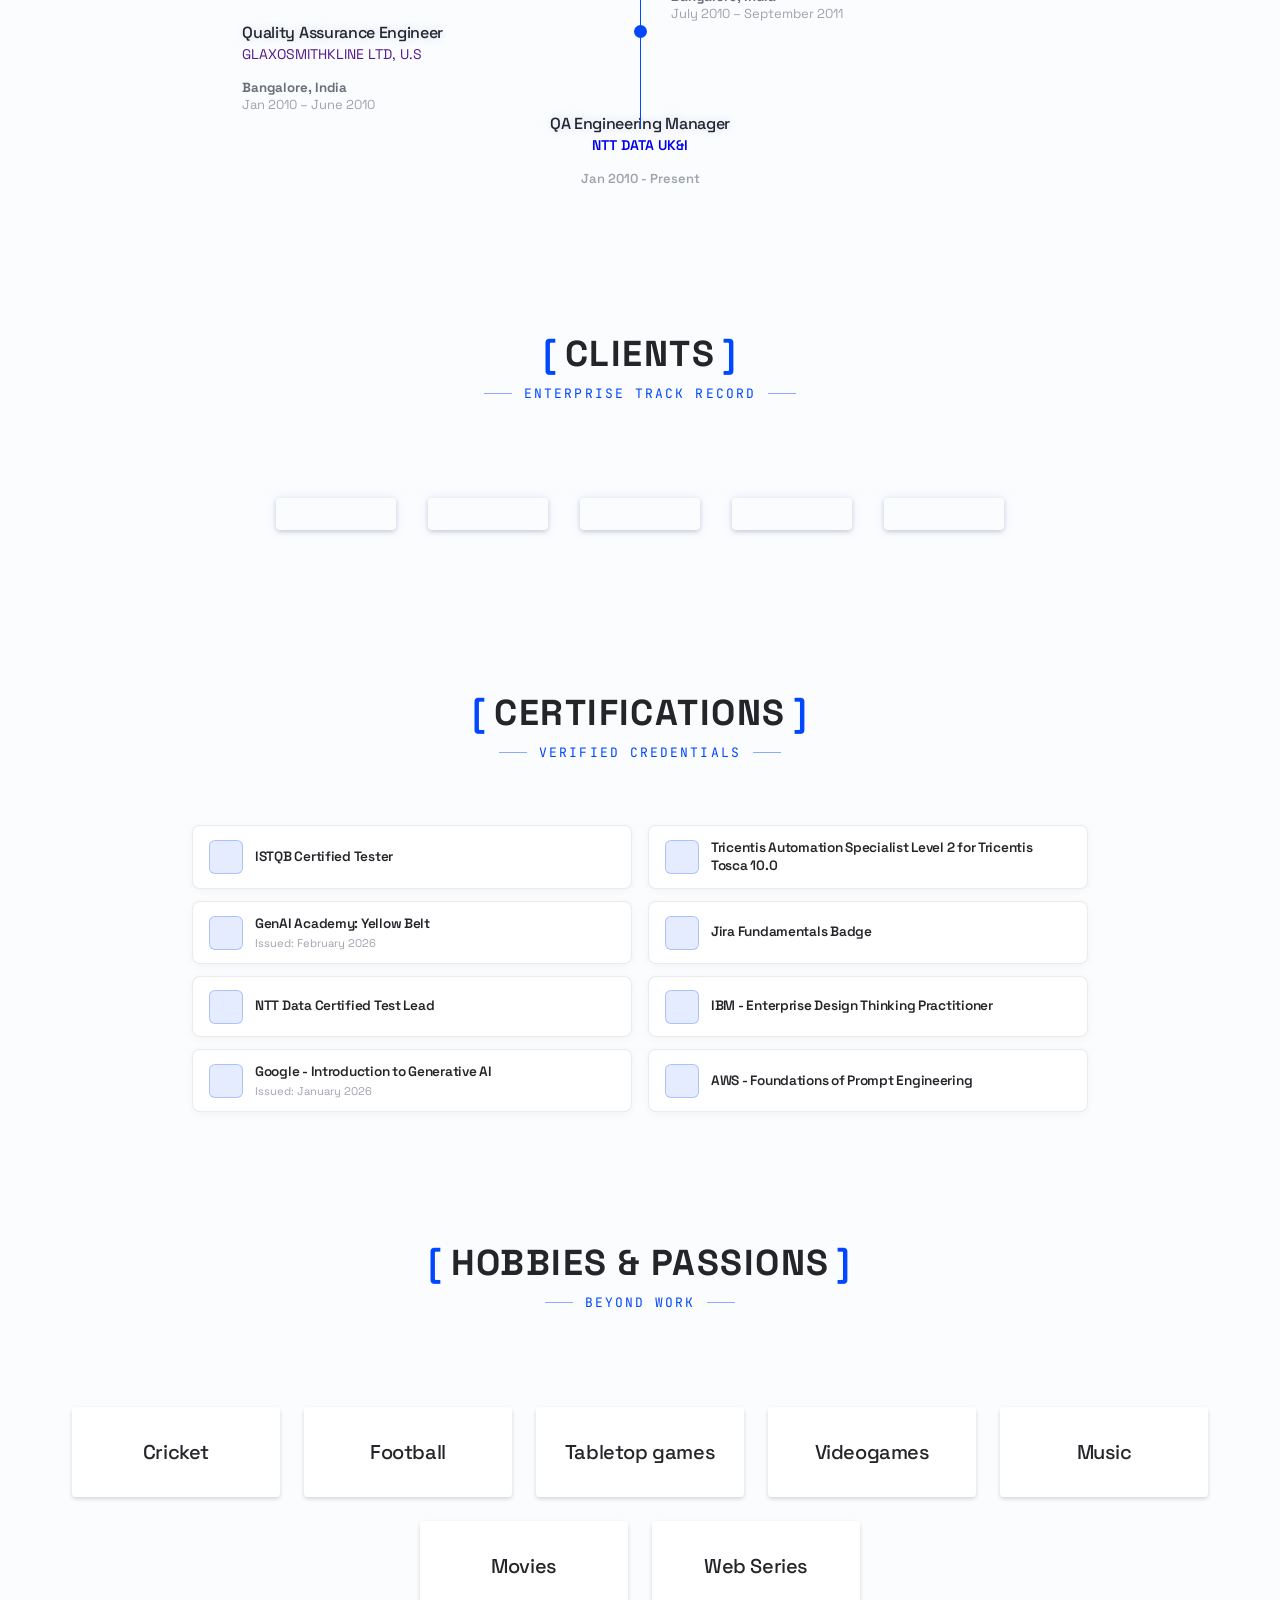
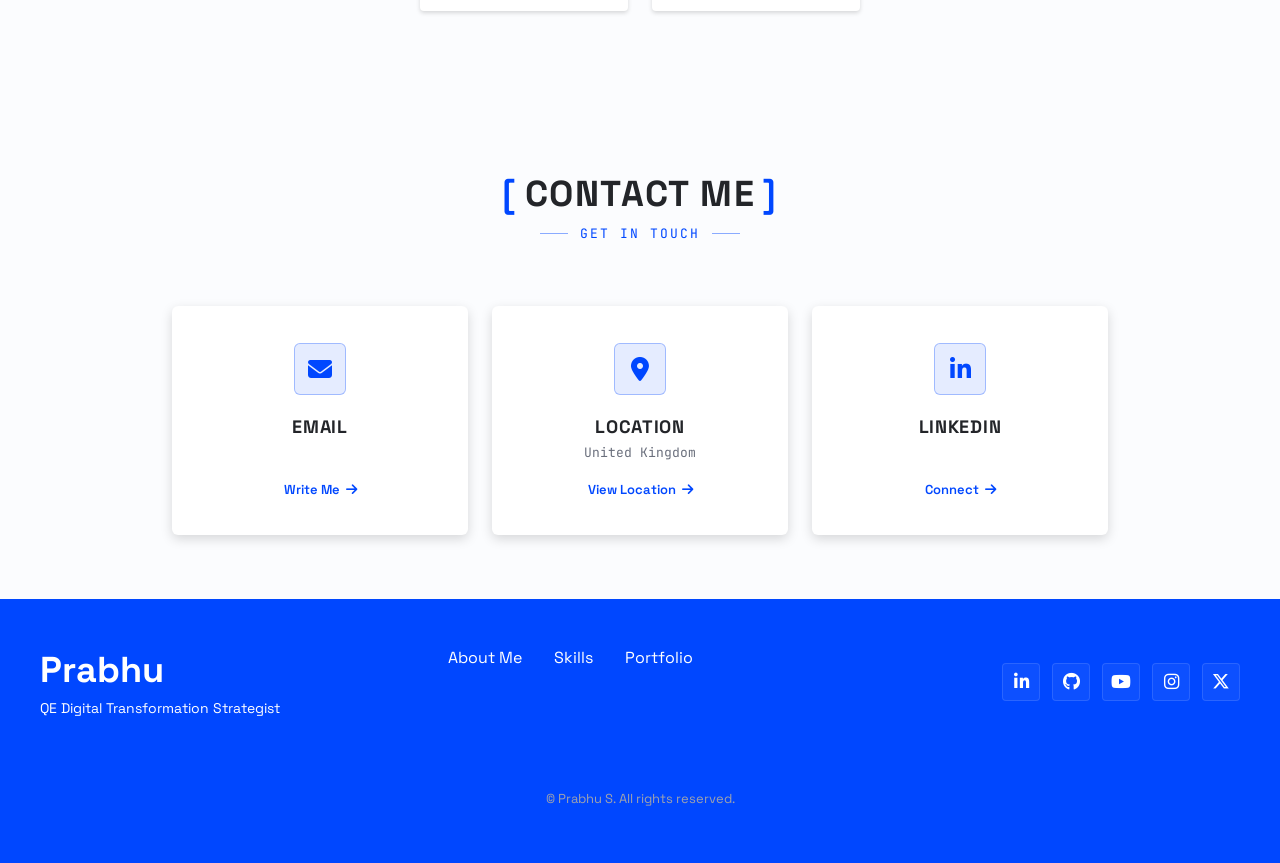
==== commit 760f7aec: "minor fixes" ====
--- a/portfolio.html
+++ b/portfolio.html
@@ -690,16 +690,6 @@
                     <div class="certification__header">
                         <i class="uil uil-brightness-empty certification__icon"></i>
                         <div>
-                            <h3 class="certification__title">Tricentis Automation Specialist Level 1 for Tricentis Tosca
-                                10.0</h3>
-                        </div>
-                    </div>
-                </div>
-                <!--==================== certification 3 ====================-->
-                <div class="certification__content certification__close">
-                    <div class="certification__header">
-                        <i class="uil uil-brightness-empty certification__icon"></i>
-                        <div>
                             <h3 class="certification__title">Tricentis Automation Specialist Level 2 for Tricentis Tosca
                                 10.0</h3>
                         </div>
@@ -749,6 +739,15 @@
                         <div>
                             <h3 class="certification__title">Google - Introduction to Generative AI</h3>
                             <span class="certification__subtitle">Issued: January 2026</span>
+                        </div>
+                    </div>
+                </div>
+                <!--==================== certification 9 ====================-->
+                <div class="certification__content certification__close">
+                    <div class="certification__header">
+                        <i class="uil uil-brightness-empty certification__icon"></i>
+                        <div>
+                            <h3 class="certification__title">AWS - Foundations of Prompt Engineering</h3>
                         </div>
                     </div>
                 </div>
@@ -822,12 +821,11 @@
 
             <div class="contact__container container">
                 <!-- Contact Card 1: Email -->
-                <a href="mailto:prabhu.shekar06@gmail.com" class="contact__card">
+                <a href="mailto:prabhu006@icloud.com" class="contact__card">
                     <div class="contact__card-icon">
                         <i class="fa-solid fa-envelope"></i>
                     </div>
                     <h3 class="contact__card-title">Email</h3>
-                    <span class="contact__card-data">engineering@prabhus.com</span>
                     <span class="contact__card-button">
                         Write Me <i class="fa-solid fa-arrow-right"></i>
                     </span>
@@ -840,7 +838,7 @@
                         <i class="fa-solid fa-location-dot"></i>
                     </div>
                     <h3 class="contact__card-title">Location</h3>
-                    <span class="contact__card-data">London, United Kingdom</span>
+                    <span class="contact__card-data">United Kingdom</span>
                     <span class="contact__card-button">
                         View Location <i class="fa-solid fa-arrow-right"></i>
                     </span>
@@ -853,7 +851,7 @@
                         <i class="fa-brands fa-linkedin-in"></i>
                     </div>
                     <h3 class="contact__card-title">LinkedIn</h3>
-                    <span class="contact__card-data">linkedin.com/in/prabhu06</span>
+                    <span class="contact__card-data"></span>
                     <span class="contact__card-button">
                         Connect <i class="fa-solid fa-arrow-right"></i>
                     </span>
--- a/assets/css/styles.css
+++ b/assets/css/styles.css
@@ -715,6 +715,7 @@
     font-weight: 800;
     letter-spacing: -0.02em;
     line-height: 1.1;
+    white-space: nowrap;
 }
 
 .home__subtitle {
@@ -1134,69 +1135,135 @@
     border-radius: .2rem;
 }
 
-/*==================== certification ====================*/
+/*==================== CERTIFICATIONS ====================*/
 .certification__container {
-    row-gap: 0;
+    display: grid;
+    grid-template-columns: 1fr;
+    gap: 0.75rem;
+    max-width: 960px;
+    margin: 0 auto;
+    padding-left: max(1rem, env(safe-area-inset-left));
+    padding-right: max(1rem, env(safe-area-inset-right));
+}
+
+@media screen and (min-width: 640px) {
+    .certification__container {
+        grid-template-columns: repeat(2, 1fr);
+        gap: 0.75rem 1rem;
+    }
+}
+
+.certification__content {
+    background-color: var(--container-color);
+    border: 1px solid rgba(255, 255, 255, 0.08);
+    border-radius: 8px;
+    padding: 0.8rem 1rem;
+    transition: all 0.25s ease;
+    box-shadow: 0 2px 8px rgba(0, 0, 0, 0.1);
+    -webkit-tap-highlight-color: transparent;
+    display: flex;
+    align-items: center;
+}
+
+body:not(.dark-theme) .certification__content {
+    background-color: #FFFFFF;
+    border: 1px solid rgba(0, 0, 0, 0.08);
+    box-shadow: 0 2px 8px rgba(0, 0, 0, 0.04);
+}
+
+.certification__content:hover {
+    border-color: var(--first-color);
+    box-shadow: 0 4px 14px rgba(0, 71, 255, 0.18);
+    transform: translateY(-2px);
+}
+
+.certification__content:active {
+    transform: scale(0.99);
 }
 
 .certification__header {
     display: flex;
     align-items: center;
-    margin-bottom: var(--mb-2-5);
-    cursor: pointer;
-}
-
-.certification__icon,
-.certification__arrow {
-    font-size: 2rem;
+    gap: 0.75rem;
+    margin-bottom: 0;
+    cursor: default;
+    width: 100%;
+}
+
+.certification__icon {
+    width: 34px;
+    height: 34px;
+    background: rgba(0, 71, 255, 0.1);
+    border: 1px solid rgba(0, 71, 255, 0.25);
+    border-radius: 6px;
+    display: flex;
+    align-items: center;
+    justify-content: center;
+    font-size: 1.15rem;
     color: var(--first-color);
-}
-
-.certification__icon {
-    margin-right: var(--mb-0-75);
+    flex-shrink: 0;
+    margin-right: 0;
+    transition: all 0.25s ease;
+}
+
+.certification__content:hover .certification__icon {
+    background: var(--first-color);
+    color: #FFFFFF;
+    box-shadow: 0 0 10px rgba(0, 71, 255, 0.5);
+}
+
+.certification__header > div {
+    display: flex;
+    flex-direction: column;
+    min-width: 0;
 }
 
 .certification__title {
-    font-size: var(--h5-font-size);
+    font-size: 0.85rem;
+    font-weight: 600;
+    color: var(--title-color);
+    line-height: 1.35;
+    margin: 0;
 }
 
 .certification__subtitle {
-    font-size: var(--small-font-size);
+    font-size: 0.7rem;
     color: var(--text-color-light);
-}
-
-.certification__arrow {
-    margin-left: auto;
-    transition: .4s;
-}
-
-.certification__list {
-    row-gap: 0.25rem;
-    padding-left: 2.7rem;
-}
-
-.certification__titles {
-    display: flex;
-    justify-content: space-between;
-    margin-bottom: var(--mb-0-5);
-}
-
-.certification__name {
-    font-size: var(--normal-font-size);
-}
-
-.certification__close .certification__list {
-    height: 0;
-    overflow: hidden;
-}
-
-.certification__open .certification__list {
-    height: max-content;
-    margin-bottom: var(--mb-2-5);
-}
-
-.certification__open .certification__arrow {
-    transform: rotate(-180deg);
+    margin-top: 0.2rem;
+    line-height: 1.2;
+}
+
+/* Mobile optimizations for certifications */
+@media screen and (max-width: 567px) {
+    .certification__container {
+        gap: 0.5rem;
+        padding-left: max(0.6rem, env(safe-area-inset-left));
+        padding-right: max(0.6rem, env(safe-area-inset-right));
+    }
+
+    .certification__content {
+        padding: 0.65rem 0.85rem;
+        border-radius: 7px;
+    }
+
+    .certification__header {
+        gap: 0.65rem;
+    }
+
+    .certification__icon {
+        width: 30px;
+        height: 30px;
+        font-size: 1rem;
+    }
+
+    .certification__title {
+        font-size: 0.813rem;
+        line-height: 1.3;
+    }
+
+    .certification__subtitle {
+        font-size: 0.67rem;
+    }
 }
 
 /*==================== SERVICES ====================*/
@@ -1557,6 +1624,58 @@
 
 .contact__card:hover .contact__card-button {
     gap: 10px;
+}
+
+/* Mobile: 3 contact cards in a single row */
+@media screen and (max-width: 767px) {
+    .contact__container {
+        grid-template-columns: repeat(3, 1fr);
+        gap: 0.4rem;
+        padding-left: 0.4rem;
+        padding-right: 0.4rem;
+    }
+
+    .contact__card {
+        min-width: 0;
+        padding: 1.15rem 0.2rem 0.85rem;
+        border-radius: 6px;
+    }
+
+    .contact__card-icon {
+        width: 38px;
+        height: 38px;
+        font-size: 1.1rem;
+        margin-bottom: 0.5rem;
+    }
+
+    .contact__card-title {
+        font-size: 0.78rem;
+        margin-bottom: 0.25rem;
+        letter-spacing: 0.02em;
+    }
+
+    .contact__card-data {
+        font-family: var(--body-font);
+        font-size: 0.65rem;
+        font-weight: 500;
+        margin-bottom: 0.65rem;
+        line-height: 1.25;
+        word-break: break-word;
+        overflow-wrap: anywhere;
+        padding: 0 1px;
+    }
+
+    .contact__card-button {
+        font-size: 0.67rem;
+        gap: 3px;
+        text-align: center;
+        justify-content: center;
+        white-space: nowrap;
+    }
+
+    .contact__card-button i {
+        font-size: 0.58rem;
+    }
 }
 
 /*==================== FOOTER ====================*/
@@ -1750,7 +1869,8 @@
     }
 
     .home__title {
-        font-size: clamp(2rem, 6.5vw, 2.4rem) !important;
+        white-space: nowrap !important;
+        font-size: clamp(1.4rem, 6.4vw, 2.2rem) !important;
         text-align: center !important;
         margin-bottom: 0.35rem !important;
         width: 100% !important;
@@ -1806,6 +1926,10 @@
         width: 175px !important;
     }
 
+    .home__title {
+        font-size: clamp(1.2rem, 5.8vw, 1.4rem) !important;
+    }
+
     .skills__title {
         font-size: var(--normal-font-size);
     }
@@ -1819,7 +1943,7 @@
     }
 
     .certification__title {
-        font-size: var(--normal-font-size);
+        font-size: 0.75rem;
     }
 
     .clients__container {
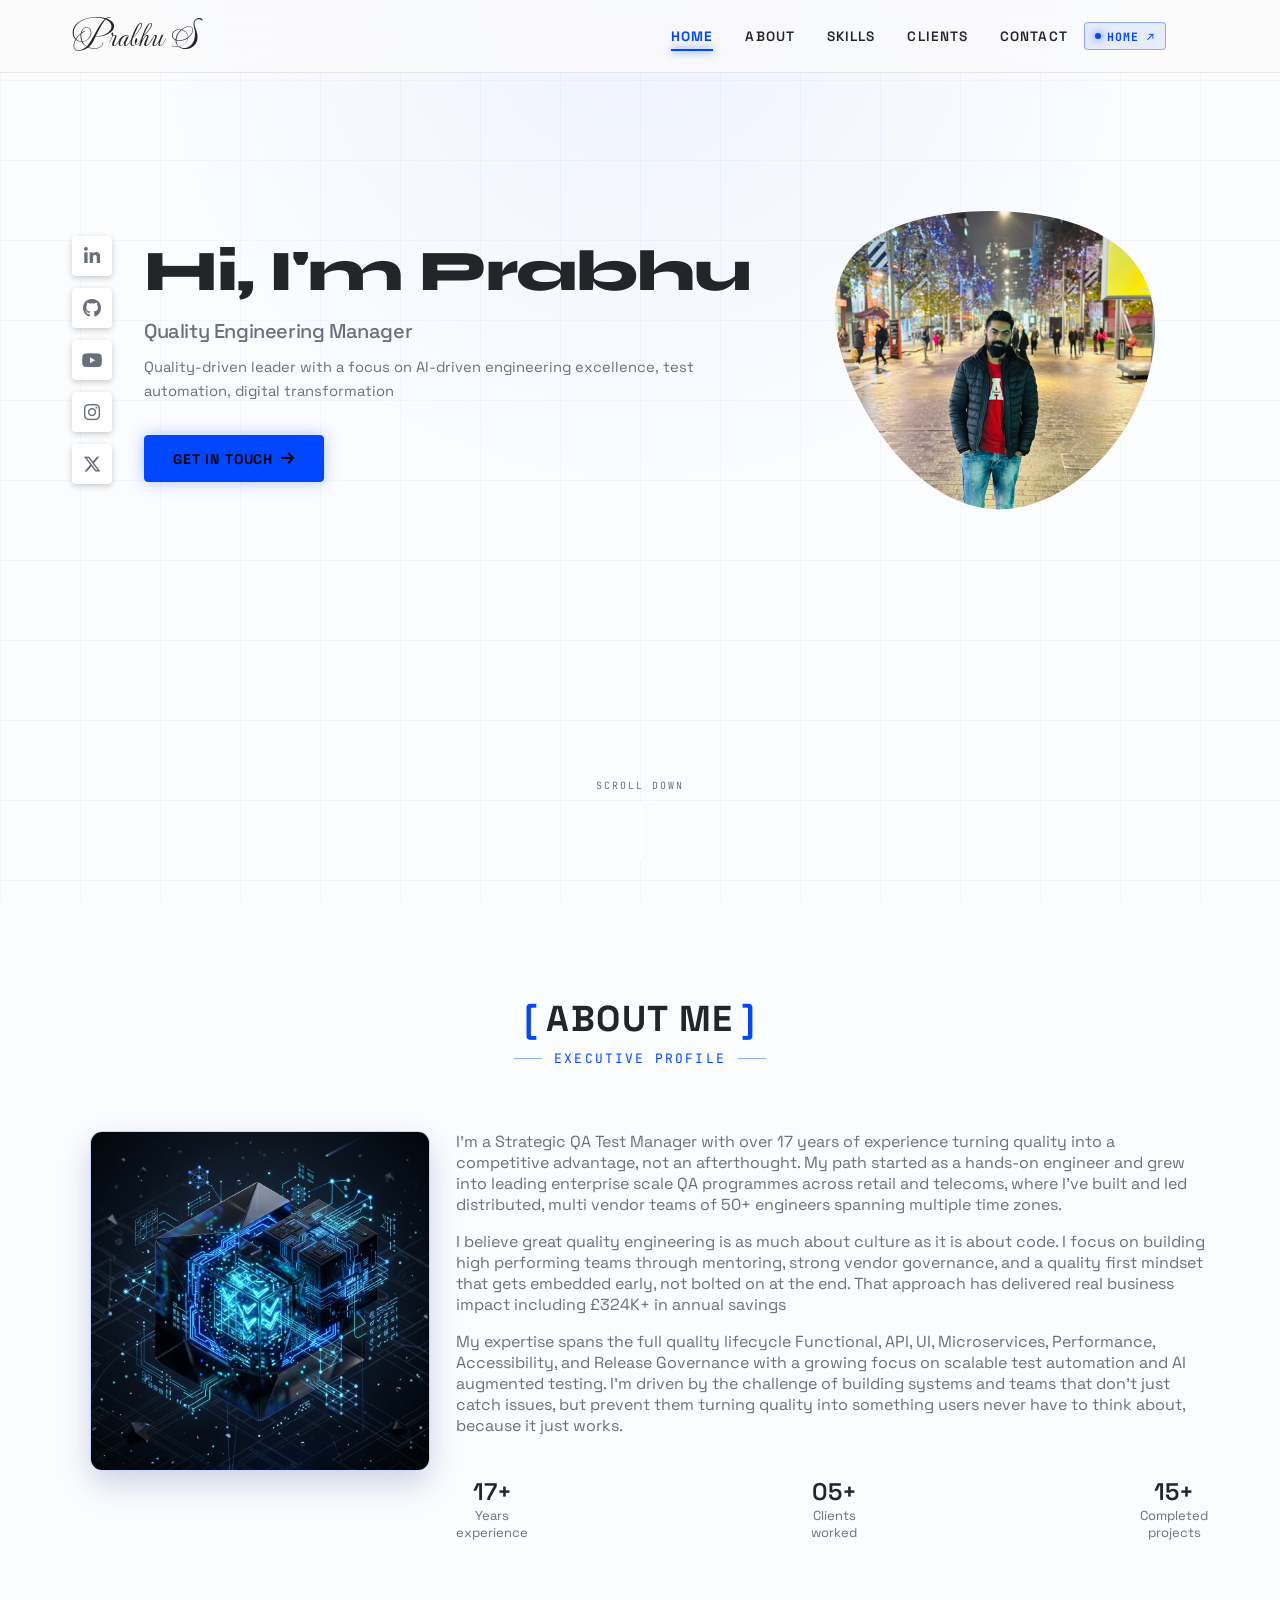
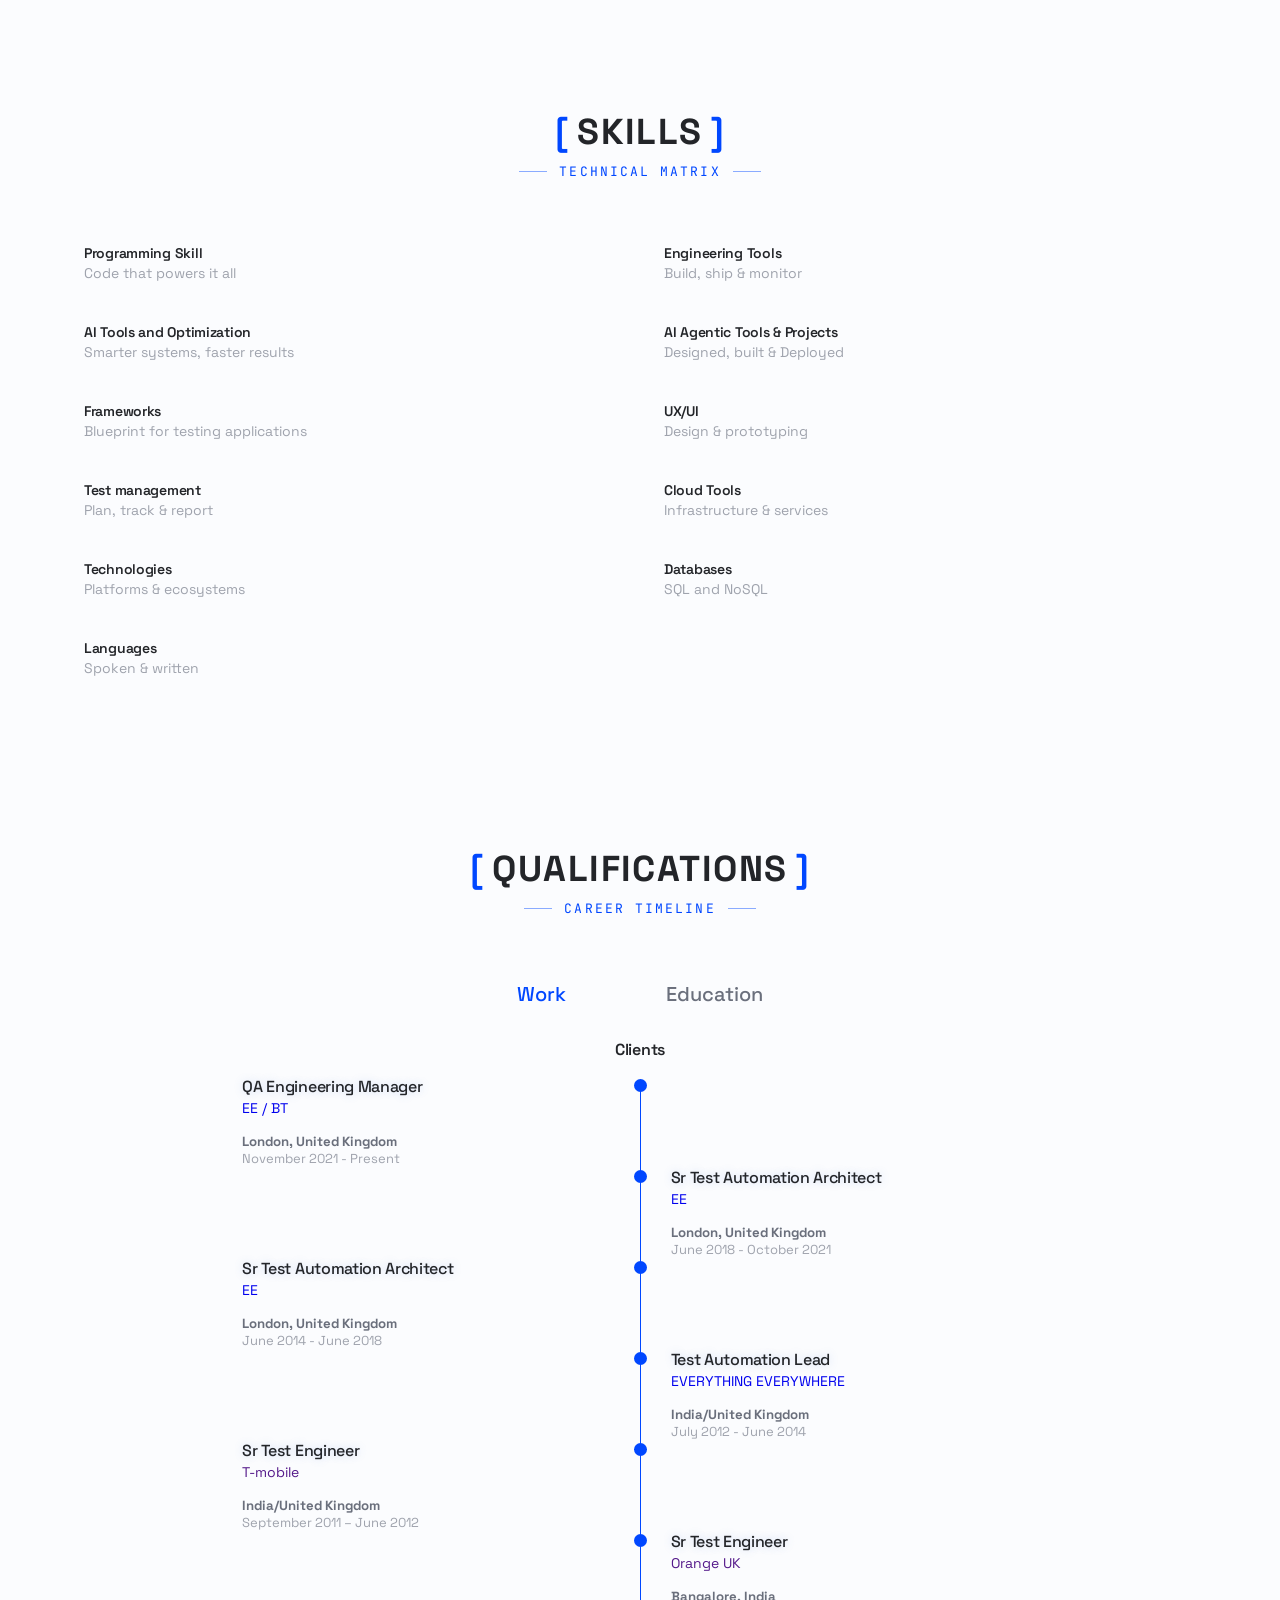
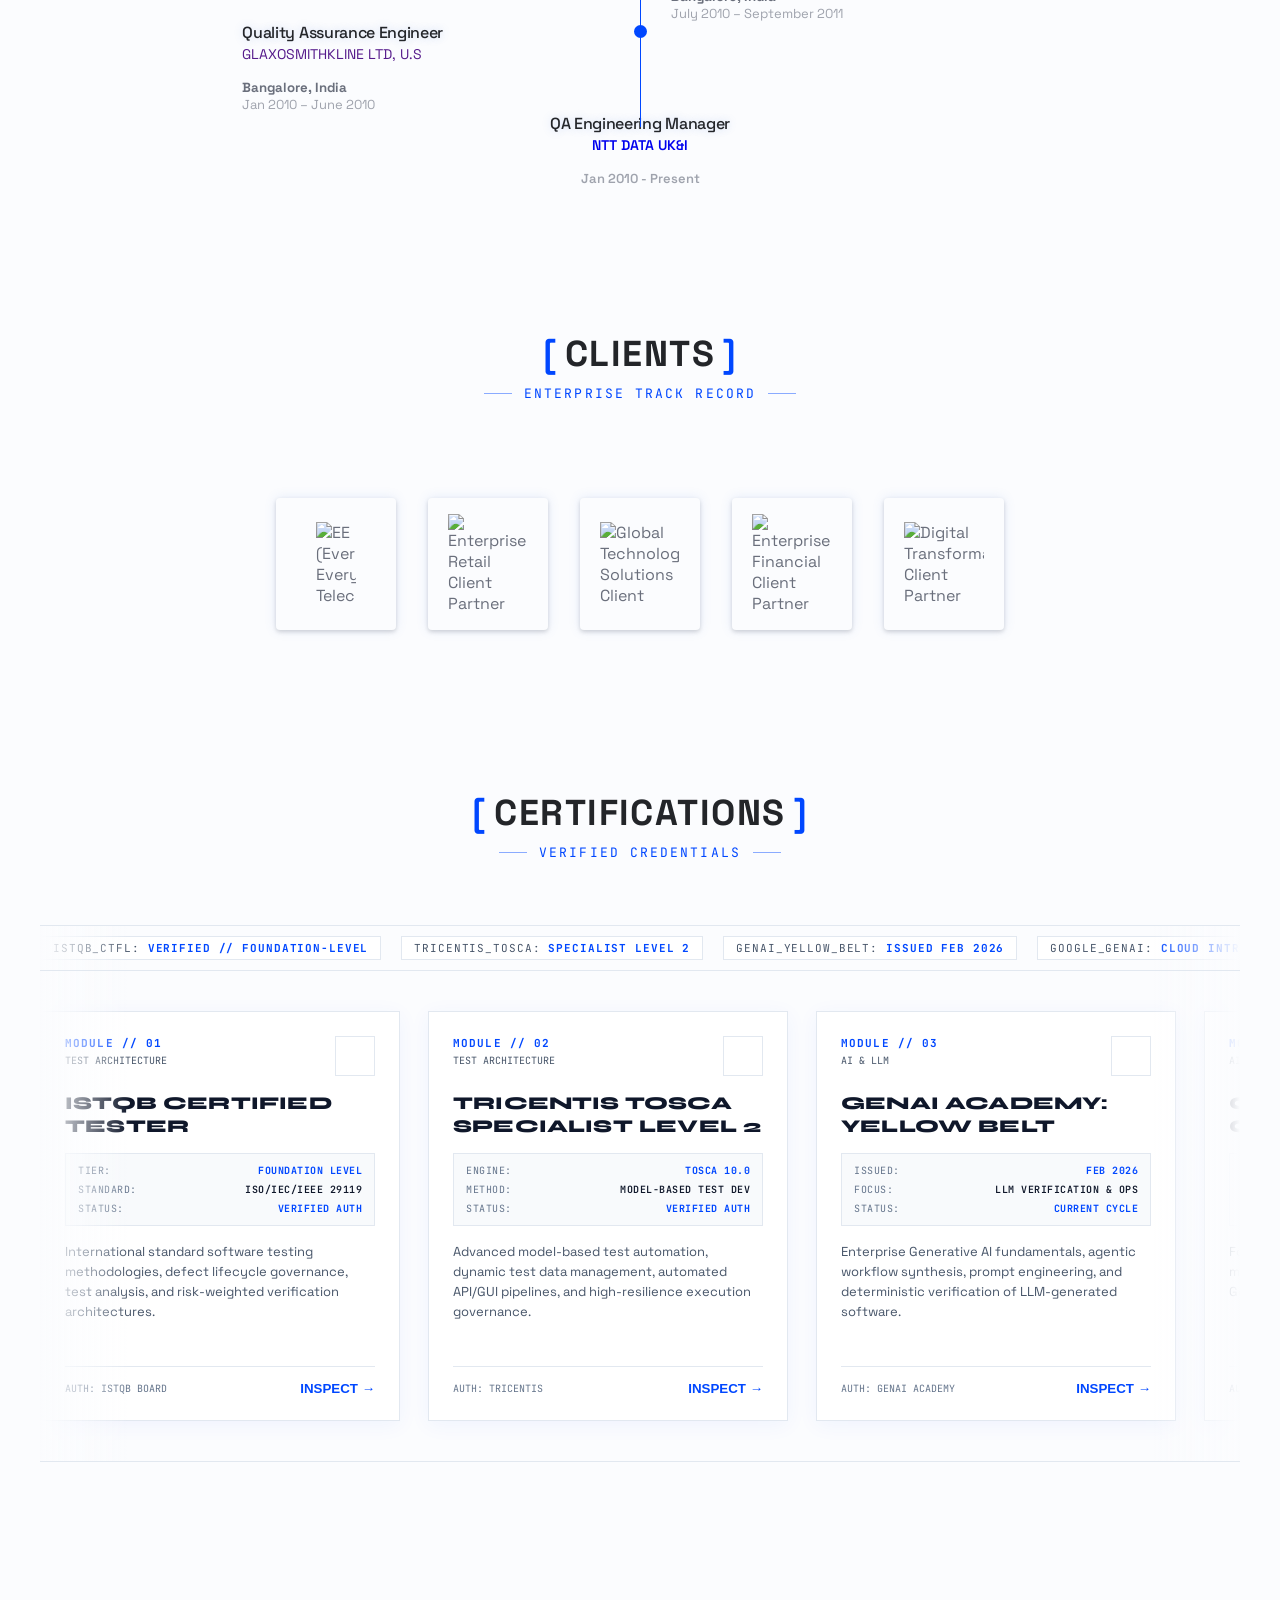
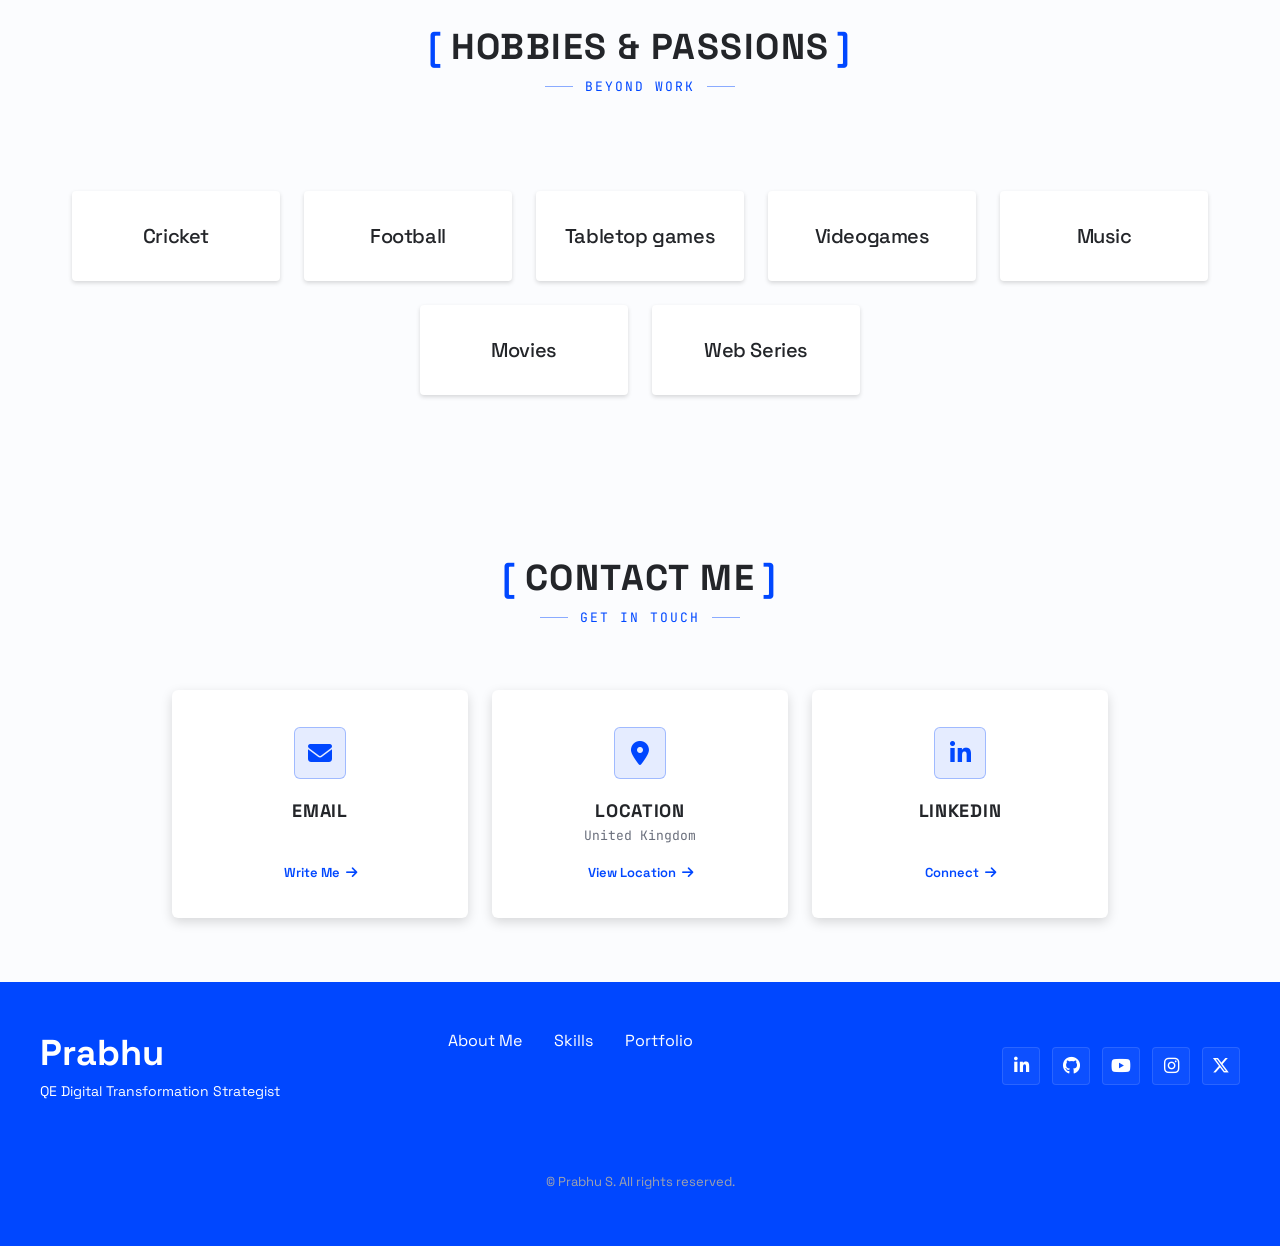
==== commit a051a8e4: "scroll" ====
--- a/portfolio.html
+++ b/portfolio.html
@@ -5,11 +5,10 @@
     <meta charset="UTF-8">
     <meta name="viewport" content="width=device-width, initial-scale=1.0, viewport-fit=cover">
 
-    <!--==================== DARK THEME (must run before styles to prevent flash) ====================-->
+    <!--==================== DARK THEME PRELOAD ====================-->
     <script>
         if (localStorage.getItem('selected-theme') === 'dark') {
-            document.documentElement.classList.add('dark-theme-preload');
-            document.body && document.body.classList.add('dark-theme');
+            document.documentElement.classList.add('dark-theme');
         }
     </script>
 
@@ -35,10 +34,10 @@
     <link rel="manifest" href="manifest.json">
     <meta name="apple-mobile-web-app-capable" content="yes">
     <meta name="apple-mobile-web-app-status-bar-style" content="black-translucent">
-    <link rel="apple-touch-icon" href="assets/img/ps.jpeg">
+    <link rel="apple-touch-icon" href="assets/img/icon-192.png">
 
     <!--==================== ICON ====================-->
-    <link rel="icon" type="image/jpeg" href="assets/img/ps.jpeg">
+    <link rel="icon" type="image/png" sizes="192x192" href="assets/img/icon-192.png">
 
     <!--==================== PRELOAD CRITICAL ASSETS ====================-->
     <link rel="preload" as="image" href="assets/img/perfil.png">
@@ -63,8 +62,9 @@
 
     <!--==================== CSS ====================-->
     <link rel="stylesheet" href="assets/css/styles.css">
-
-    <title>Prabhu S</title>
+    <link rel="stylesheet" href="assets/css/kinetic-certifications.css">
+
+    <title>Prabhu S — QA Engineering Manager &amp; Quality Leader | Portfolio</title>
     <!-- Google Tag Manager -->
     <script>(function (w, d, s, l, i) {
             w[l] = w[l] || []; w[l].push({
@@ -627,130 +627,754 @@
             <h2 class="section__title"><span class="bracket">[</span> Clients <span class="bracket">]</span></h2>
             <span class="section__subtitle">Enterprise Track Record</span>
             <div class="clients__container container grid">
-
-                <!--==================== Clients 2 ====================-->
                 <div class="clients__content">
                     <div>
-                        <img src="https://upload.wikimedia.org/wikipedia/commons/thumb/2/2f/EE_logo.svg/250px-EE_logo.svg.png?utm_source=en.wikipedia.org&utm_campaign=parser&utm_content=thumbnail"
-                            alt="" class="ee__img">
-                    </div>
-                </div>
-
-                <!--==================== Clients 2 ====================-->
+                        <img src="assets/img/EE_logo.png" alt="EE (Everything Everywhere) Telecom" class="ee__img">
+                    </div>
+                </div>
+
                 <div class="clients__content">
                     <div>
-                        <img src="https://avatars.githubusercontent.com/u/18679753?s=200&v=4" alt=""
-                            class="clients__img">
-
-                    </div>
-                </div>
-                <!--==================== Clients 1 ====================-->
+                        <img src="https://avatars.githubusercontent.com/u/18679753?s=200&v=4" alt="Enterprise Retail Client Partner" class="clients__img">
+                    </div>
+                </div>
+
                 <div class="clients__content">
                     <div>
-                        <img src="https://avatars.githubusercontent.com/u/1506386?s=200&v=4" alt=""
-                            class="clients__img">
-                    </div>
-                </div>
-                <!--==================== Clients 2 ====================-->
+                        <img src="https://avatars.githubusercontent.com/u/1506386?s=200&v=4" alt="Global Technology Solutions Client" class="clients__img">
+                    </div>
+                </div>
+
                 <div class="clients__content">
                     <div>
-                        <img src="https://avatars.githubusercontent.com/u/483040?s=200&v=4" alt="" class="clients__img">
-
-                    </div>
-                </div>
-                <!--==================== Clients 2 ====================-->
+                        <img src="https://avatars.githubusercontent.com/u/483040?s=200&v=4" alt="Enterprise Financial Client Partner" class="clients__img">
+                    </div>
+                </div>
+
                 <div class="clients__content">
                     <div>
-                        <img src="https://avatars.githubusercontent.com/u/87132606?s=200&v=4" alt=""
-                            class="clients__img">
-
+                        <img src="https://avatars.githubusercontent.com/u/87132606?s=200&v=4" alt="Digital Transformation Client Partner" class="clients__img">
                     </div>
                 </div>
             </div>
         </section>
 
         <!--==================== CERTIFICATIONS ====================-->
-        <section class="certifications section" id="certifications">
+        <section class="certifications section" id="certifications" style="padding-bottom: 30px;">
             <h2 class="section__title"><span class="bracket">[</span> Certifications <span class="bracket">]</span></h2>
             <span class="section__subtitle">Verified Credentials</span>
 
-            <div class="certification__container container grid">
-
-                <!--==================== certification 1 ====================-->
-                <div class="certification__content certification__close">
-                    <div class="certification__header">
-                        <i class="uil uil-brightness-empty certification__icon"></i>
-                        <div>
-                            <h3 class="certification__title">ISTQB Certified Tester</h3>
-                        </div>
-                    </div>
-                </div>
-                <!--==================== certification 2 ====================-->
-                <div class="certification__content certification__close">
-                    <div class="certification__header">
-                        <i class="uil uil-brightness-empty certification__icon"></i>
-                        <div>
-                            <h3 class="certification__title">Tricentis Automation Specialist Level 2 for Tricentis Tosca
-                                10.0</h3>
-                        </div>
-                    </div>
-                </div>
-                <!--==================== certification 4 ====================-->
-                <div class="certification__content certification__close">
-                    <div class="certification__header">
-                        <i class="uil uil-brightness-empty certification__icon"></i>
-                        <div>
-                            <h3 class="certification__title">GenAI Academy: Yellow Belt</h3>
-                            <span class="certification__subtitle">Issued: February 2026</span>
-                        </div>
-                    </div>
-                </div>
-                <!--==================== certification 5 ====================-->
-                <div class="certification__content certification__close">
-                    <div class="certification__header">
-                        <i class="uil uil-brightness-empty certification__icon"></i>
-                        <div>
-                            <h3 class="certification__title">Jira Fundamentals Badge</h3>
-                        </div>
-                    </div>
-                </div>
-                <!--==================== certification 6 ====================-->
-                <div class="certification__content certification__close">
-                    <div class="certification__header">
-                        <i class="uil uil-brightness-empty certification__icon"></i>
-                        <div>
-                            <h3 class="certification__title">NTT Data Certified Test Lead</h3>
-                        </div>
-                    </div>
-                </div>
-                <!--==================== certification 7 ====================-->
-                <div class="certification__content certification__close">
-                    <div class="certification__header">
-                        <i class="uil uil-brightness-empty certification__icon"></i>
-                        <div>
-                            <h3 class="certification__title">IBM - Enterprise Design Thinking Practitioner</h3>
-                        </div>
-                    </div>
-                </div>
-                <!--==================== certification 8 ====================-->
-                <div class="certification__content certification__close">
-                    <div class="certification__header">
-                        <i class="uil uil-brightness-empty certification__icon"></i>
-                        <div>
-                            <h3 class="certification__title">Google - Introduction to Generative AI</h3>
-                            <span class="certification__subtitle">Issued: January 2026</span>
-                        </div>
-                    </div>
-                </div>
-                <!--==================== certification 9 ====================-->
-                <div class="certification__content certification__close">
-                    <div class="certification__header">
-                        <i class="uil uil-brightness-empty certification__icon"></i>
-                        <div>
-                            <h3 class="certification__title">AWS - Foundations of Prompt Engineering</h3>
-                        </div>
-                    </div>
-                </div>
+            <!-- MAIN KINETIC CERTIFICATIONS STREAM ROOT -->
+            <div class="kinetic-cert-root">
+
+                <!-- 1. STREAM LAYER 1: FAST TELEMETRY DATA STRIP (LTR) -->
+                <div class="stream-track-wrapper stream-layer-telemetry">
+                    <div class="stream-marquee-ltr">
+                        <!-- SET 1 -->
+                        <div class="telemetry-chip">
+                            <span>ISTQB_CTFL:</span>
+                            <span class="val-highlight">VERIFIED // FOUNDATION-LEVEL</span>
+                        </div>
+                        <div class="telemetry-chip">
+                            <span>TRICENTIS_TOSCA:</span>
+                            <span class="val-highlight">SPECIALIST LEVEL 2</span>
+                        </div>
+                        <div class="telemetry-chip">
+                            <span>GENAI_YELLOW_BELT:</span>
+                            <span class="val-highlight">ISSUED FEB 2026</span>
+                        </div>
+                        <div class="telemetry-chip">
+                            <span>GOOGLE_GENAI:</span>
+                            <span class="val-highlight">CLOUD INTRO // JAN 2026</span>
+                        </div>
+                        <div class="telemetry-chip">
+                            <span>AWS_PROMPT_ENG:</span>
+                            <span class="val-highlight">BEDROCK FOUNDATIONS</span>
+                        </div>
+                        <div class="telemetry-chip">
+                            <span>NTT_DATA_LEAD:</span>
+                            <span class="val-highlight">TEST LEAD ARCHITECT</span>
+                        </div>
+                        <div class="telemetry-chip">
+                            <span>IBM_DESIGN_THINKING:</span>
+                            <span class="val-highlight">PRACTITIONER TIER</span>
+                        </div>
+                        <div class="telemetry-chip">
+                            <span>JIRA_ENTERPRISE:</span>
+                            <span class="val-highlight">AGILE BADGED</span>
+                        </div>
+
+                        <!-- SET 2 (DUPLICATED FOR SEAMLESS LTR LOOP) -->
+
+                        <div class="telemetry-chip">
+                            <span>ISTQB_CTFL:</span>
+                            <span class="val-highlight">VERIFIED // FOUNDATION-LEVEL</span>
+                        </div>
+                        <div class="telemetry-chip">
+                            <span>TRICENTIS_TOSCA:</span>
+                            <span class="val-highlight">SPECIALIST LEVEL 2</span>
+                        </div>
+                        <div class="telemetry-chip">
+                            <span>GENAI_YELLOW_BELT:</span>
+                            <span class="val-highlight">ISSUED FEB 2026</span>
+                        </div>
+                        <div class="telemetry-chip">
+                            <span>GOOGLE_GENAI:</span>
+                            <span class="val-highlight">CLOUD INTRO // JAN 2026</span>
+                        </div>
+                        <div class="telemetry-chip">
+                            <span>AWS_PROMPT_ENG:</span>
+                            <span class="val-highlight">BEDROCK FOUNDATIONS</span>
+                        </div>
+                        <div class="telemetry-chip">
+                            <span>NTT_DATA_LEAD:</span>
+                            <span class="val-highlight">TEST LEAD ARCHITECT</span>
+                        </div>
+                        <div class="telemetry-chip">
+                            <span>IBM_DESIGN_THINKING:</span>
+                            <span class="val-highlight">PRACTITIONER TIER</span>
+                        </div>
+                        <div class="telemetry-chip">
+                            <span>JIRA_ENTERPRISE:</span>
+                            <span class="val-highlight">AGILE BADGED</span>
+                        </div>
+                    </div>
+                </div>
+
+                <!-- 2. STREAM LAYER 2: MODULAR ARCHITECTURE MATRIX (LTR) -->
+                <div class="stream-track-wrapper stream-layer-modules">
+                    <div class="stream-marquee-ltr">
+                        <!-- SET 1 (8 CARDS) -->
+
+                        <!-- MODULE 01: ISTQB Certified Tester -->
+                        <div class="kinetic-module-card" data-category="TEST ARCHITECTURE"
+                            data-domain="Software Testing &amp; Quality Assurance" data-level="Foundation Level (CTFL)"
+                            data-date="Active Credential" data-issuer="ISTQB Board"
+                            data-verify-url="https://www.istqb.org/">
+                            <div class="module-card-header">
+                                <div class="module-tag-row">
+                                    <span class="module-id">MODULE // 01</span>
+                                    <span class="module-category">TEST ARCHITECTURE</span>
+                                </div>
+                                <div class="module-icon-badge">
+                                    <img src="assets/img/ISTQB.png" alt="ISTQB"
+                                        onerror="this.outerHTML='<i class=\'uil uil-check-circle\'></i>'">
+                                </div>
+                            </div>
+                            <h3 class="module-title">ISTQB Certified Tester</h3>
+                            <div class="module-parameters">
+                                <div class="param-line">
+                                    <span class="param-key">TIER:</span>
+                                    <span class="param-value highlight">FOUNDATION LEVEL</span>
+                                </div>
+                                <div class="param-line">
+                                    <span class="param-key">STANDARD:</span>
+                                    <span class="param-value">ISO/IEC/IEEE 29119</span>
+                                </div>
+                                <div class="param-line">
+                                    <span class="param-key">STATUS:</span>
+                                    <span class="param-value highlight">VERIFIED AUTH</span>
+                                </div>
+                            </div>
+                            <p class="module-description">
+                                International standard software testing methodologies, defect lifecycle governance, test
+                                analysis, and risk-weighted verification architectures.
+                            </p>
+                            <div class="module-footer">
+                                <span class="module-issuer">AUTH: ISTQB BOARD</span>
+                                <button class="module-action-btn">INSPECT &rarr;</button>
+                            </div>
+                        </div>
+
+                        <!-- MODULE 02: Tricentis Tosca Automation Specialist 2 -->
+                        <div class="kinetic-module-card" data-category="TEST ARCHITECTURE"
+                            data-domain="Model-Based Test Automation" data-level="Specialist Level 2 (AS2)"
+                            data-date="Tosca 10.0" data-issuer="Tricentis Academy"
+                            data-verify-url="https://www.tricentis.com/">
+                            <div class="module-card-header">
+                                <div class="module-tag-row">
+                                    <span class="module-id">MODULE // 02</span>
+                                    <span class="module-category">TEST ARCHITECTURE</span>
+                                </div>
+                                <div class="module-icon-badge">
+                                    <i class="uil uil-cog" style="color: var(--kinetic-accent);"></i>
+                                </div>
+                            </div>
+                            <h3 class="module-title">Tricentis Tosca Specialist Level 2</h3>
+                            <div class="module-parameters">
+                                <div class="param-line">
+                                    <span class="param-key">ENGINE:</span>
+                                    <span class="param-value highlight">TOSCA 10.0</span>
+                                </div>
+                                <div class="param-line">
+                                    <span class="param-key">METHOD:</span>
+                                    <span class="param-value">MODEL-BASED TEST DEV</span>
+                                </div>
+                                <div class="param-line">
+                                    <span class="param-key">STATUS:</span>
+                                    <span class="param-value highlight">VERIFIED AUTH</span>
+                                </div>
+                            </div>
+                            <p class="module-description">
+                                Advanced model-based test automation, dynamic test data management, automated API/GUI
+                                pipelines, and high-resilience execution governance.
+                            </p>
+                            <div class="module-footer">
+                                <span class="module-issuer">AUTH: TRICENTIS</span>
+                                <button class="module-action-btn">INSPECT &rarr;</button>
+                            </div>
+                        </div>
+
+                        <!-- MODULE 03: GenAI Academy: Yellow Belt -->
+                        <div class="kinetic-module-card" data-category="AI &amp; LLM"
+                            data-domain="Generative AI &amp; LLM Verification" data-level="Yellow Belt Certification"
+                            data-date="February 2026" data-issuer="GenAI Academy" data-verify-url="#">
+                            <div class="module-card-header">
+                                <div class="module-tag-row">
+                                    <span class="module-id">MODULE // 03</span>
+                                    <span class="module-category">AI &amp; LLM</span>
+                                </div>
+                                <div class="module-icon-badge">
+                                    <i class="uil uil-circuit" style="color: #00FF66;"></i>
+                                </div>
+                            </div>
+                            <h3 class="module-title">GenAI Academy: Yellow Belt</h3>
+                            <div class="module-parameters">
+                                <div class="param-line">
+                                    <span class="param-key">ISSUED:</span>
+                                    <span class="param-value highlight">FEB 2026</span>
+                                </div>
+                                <div class="param-line">
+                                    <span class="param-key">FOCUS:</span>
+                                    <span class="param-value">LLM VERIFICATION &amp; OPS</span>
+                                </div>
+                                <div class="param-line">
+                                    <span class="param-key">STATUS:</span>
+                                    <span class="param-value highlight">CURRENT CYCLE</span>
+                                </div>
+                            </div>
+                            <p class="module-description">
+                                Enterprise Generative AI fundamentals, agentic workflow synthesis, prompt engineering,
+                                and deterministic verification of LLM-generated software.
+                            </p>
+                            <div class="module-footer">
+                                <span class="module-issuer">AUTH: GENAI ACADEMY</span>
+                                <button class="module-action-btn">INSPECT &rarr;</button>
+                            </div>
+                        </div>
+
+                        <!-- MODULE 04: Google - Intro to Generative AI -->
+                        <div class="kinetic-module-card" data-category="AI &amp; LLM"
+                            data-domain="Google Cloud AI &amp; Foundations" data-level="Foundational Specialization"
+                            data-date="January 2026" data-issuer="Google Cloud"
+                            data-verify-url="https://cloud.google.com/training">
+                            <div class="module-card-header">
+                                <div class="module-tag-row">
+                                    <span class="module-id">MODULE // 04</span>
+                                    <span class="module-category">AI &amp; LLM</span>
+                                </div>
+                                <div class="module-icon-badge">
+                                    <i class="fa-brands fa-google" style="color: var(--kinetic-accent);"></i>
+                                </div>
+                            </div>
+                            <h3 class="module-title">Google - Intro to Generative AI</h3>
+                            <div class="module-parameters">
+                                <div class="param-line">
+                                    <span class="param-key">ISSUED:</span>
+                                    <span class="param-value highlight">JAN 2026</span>
+                                </div>
+                                <div class="param-line">
+                                    <span class="param-key">CORE:</span>
+                                    <span class="param-value">TRANSFORMERS &amp; GEMINI</span>
+                                </div>
+                                <div class="param-line">
+                                    <span class="param-key">STATUS:</span>
+                                    <span class="param-value highlight">VERIFIED AUTH</span>
+                                </div>
+                            </div>
+                            <p class="module-description">
+                                Foundational generative models, attention mechanisms, ethical AI safety benchmarks, and
+                                Gemini model enterprise application patterns.
+                            </p>
+                            <div class="module-footer">
+                                <span class="module-issuer">AUTH: GOOGLE CLOUD</span>
+                                <button class="module-action-btn">INSPECT &rarr;</button>
+                            </div>
+                        </div>
+
+                        <!-- MODULE 05: AWS - Foundations of Prompt Engineering -->
+                        <div class="kinetic-module-card" data-category="AI &amp; LLM"
+                            data-domain="Cloud AI &amp; Prompt Engineering" data-level="Technical Specialization"
+                            data-date="Verified Credential" data-issuer="Amazon Web Services"
+                            data-verify-url="https://aws.amazon.com/training/">
+                            <div class="module-card-header">
+                                <div class="module-tag-row">
+                                    <span class="module-id">MODULE // 05</span>
+                                    <span class="module-category">AI &amp; LLM</span>
+                                </div>
+                                <div class="module-icon-badge">
+                                    <i class="fa-brands fa-aws" style="color: #FF9900;"></i>
+                                </div>
+                            </div>
+                            <h3 class="module-title">AWS Prompt Engineering</h3>
+                            <div class="module-parameters">
+                                <div class="param-line">
+                                    <span class="param-key">PLATFORM:</span>
+                                    <span class="param-value highlight">AMAZON BEDROCK</span>
+                                </div>
+                                <div class="param-line">
+                                    <span class="param-key">TECHNIQUE:</span>
+                                    <span class="param-value">FEW-SHOT &amp; CHAINING</span>
+                                </div>
+                                <div class="param-line">
+                                    <span class="param-key">STATUS:</span>
+                                    <span class="param-value highlight">VERIFIED AUTH</span>
+                                </div>
+                            </div>
+                            <p class="module-description">
+                                In-context conditioning, few-shot prompting patterns, reasoning trees, and structured
+                                evaluation metrics for foundation model orchestration.
+                            </p>
+                            <div class="module-footer">
+                                <span class="module-issuer">AUTH: AWS</span>
+                                <button class="module-action-btn">INSPECT &rarr;</button>
+                            </div>
+                        </div>
+
+                        <!-- MODULE 06: NTT Data Certified Test Lead -->
+                        <div class="kinetic-module-card" data-category="AGILE &amp; GOVERNANCE"
+                            data-domain="Enterprise Quality Leadership" data-level="Test Lead Accreditation"
+                            data-date="Executive Level" data-issuer="NTT DATA" data-verify-url="#">
+                            <div class="module-card-header">
+                                <div class="module-tag-row">
+                                    <span class="module-id">MODULE // 06</span>
+                                    <span class="module-category">AGILE &amp; GOVERNANCE</span>
+                                </div>
+                                <div class="module-icon-badge">
+                                    <i class="uil uil-shield-check" style="color: var(--kinetic-accent);"></i>
+                                </div>
+                            </div>
+                            <h3 class="module-title">NTT Data Certified Test Lead</h3>
+                            <div class="module-parameters">
+                                <div class="param-line">
+                                    <span class="param-key">SCOPE:</span>
+                                    <span class="param-value highlight">50+ DISTRIBUTED QE</span>
+                                </div>
+                                <div class="param-line">
+                                    <span class="param-key">PROGRAMME:</span>
+                                    <span class="param-value">ENTERPRISE SCALE</span>
+                                </div>
+                                <div class="param-line">
+                                    <span class="param-key">STATUS:</span>
+                                    <span class="param-value highlight">VERIFIED AUTH</span>
+                                </div>
+                            </div>
+                            <p class="module-description">
+                                Strategic test leadership, multi-vendor governance frameworks, digital transformation
+                                delivery, risk mitigation, and zero-defect release policies.
+                            </p>
+                            <div class="module-footer">
+                                <span class="module-issuer">AUTH: NTT DATA</span>
+                                <button class="module-action-btn">INSPECT &rarr;</button>
+                            </div>
+                        </div>
+
+                        <!-- MODULE 07: IBM Enterprise Design Thinking Practitioner -->
+                        <div class="kinetic-module-card" data-category="AGILE &amp; GOVERNANCE"
+                            data-domain="Human-Centered Engineering" data-level="Practitioner Tier"
+                            data-date="Verified Credential" data-issuer="IBM"
+                            data-verify-url="https://www.ibm.com/design/thinking/">
+                            <div class="module-card-header">
+                                <div class="module-tag-row">
+                                    <span class="module-id">MODULE // 07</span>
+                                    <span class="module-category">AGILE &amp; GOVERNANCE</span>
+                                </div>
+                                <div class="module-icon-badge">
+                                    <img src="assets/img/Badges_v8-07_Practitioner.png" alt="IBM Design Thinking"
+                                        onerror="this.outerHTML='<i class=\'uil uil-lightbulb-alt\'></i>'">
+                                </div>
+                            </div>
+                            <h3 class="module-title">IBM Design Thinking Practitioner</h3>
+                            <div class="module-parameters">
+                                <div class="param-line">
+                                    <span class="param-key">FOCUS:</span>
+                                    <span class="param-value highlight">USER-CENTRIC QUALITY</span>
+                                </div>
+                                <div class="param-line">
+                                    <span class="param-key">METHOD:</span>
+                                    <span class="param-value">EMPATHY &amp; CO-DESIGN</span>
+                                </div>
+                                <div class="param-line">
+                                    <span class="param-key">STATUS:</span>
+                                    <span class="param-value highlight">VERIFIED AUTH</span>
+                                </div>
+                            </div>
+                            <p class="module-description">
+                                Empathetic stakeholder alignment, user journey mapping, agile hypothesis-driven
+                                ideation, and iterative prototype validation loops.
+                            </p>
+                            <div class="module-footer">
+                                <span class="module-issuer">AUTH: IBM</span>
+                                <button class="module-action-btn">INSPECT &rarr;</button>
+                            </div>
+                        </div>
+
+                        <!-- MODULE 08: Jira Fundamentals Badge -->
+                        <div class="kinetic-module-card" data-category="AGILE &amp; GOVERNANCE"
+                            data-domain="Agile Lifecycle Governance" data-level="Certified Fundamentals"
+                            data-date="Verified Credential" data-issuer="Atlassian University"
+                            data-verify-url="https://university.atlassian.com/">
+                            <div class="module-card-header">
+                                <div class="module-tag-row">
+                                    <span class="module-id">MODULE // 08</span>
+                                    <span class="module-category">AGILE &amp; GOVERNANCE</span>
+                                </div>
+                                <div class="module-icon-badge">
+                                    <i class="fa-brands fa-jira" style="color: #0052CC;"></i>
+                                </div>
+                            </div>
+                            <h3 class="module-title">Jira Fundamentals Badge</h3>
+                            <div class="module-parameters">
+                                <div class="param-line">
+                                    <span class="param-key">ECOSYSTEM:</span>
+                                    <span class="param-value highlight">ATLASSIAN CLOUD</span>
+                                </div>
+                                <div class="param-line">
+                                    <span class="param-key">SYSTEM:</span>
+                                    <span class="param-value">AGILE TRACEABILITY</span>
+                                </div>
+                                <div class="param-line">
+                                    <span class="param-key">STATUS:</span>
+                                    <span class="param-value highlight">VERIFIED AUTH</span>
+                                </div>
+                            </div>
+                            <p class="module-description">
+                                Scrum &amp; Kanban governance, defect triage lifecycle automation, test coverage
+                                mapping, and end-to-end requirement traceability.
+                            </p>
+                            <div class="module-footer">
+                                <span class="module-issuer">AUTH: ATLASSIAN</span>
+                                <button class="module-action-btn">INSPECT &rarr;</button>
+                            </div>
+                        </div>
+
+                        <!-- SET 2 (DUPLICATED FOR SEAMLESS LTR INFINITE LOOP) -->
+
+                        <!-- MODULE 01 DUPLICATE -->
+                        <div class="kinetic-module-card" data-category="TEST ARCHITECTURE"
+                            data-domain="Software Testing &amp; Quality Assurance" data-level="Foundation Level (CTFL)"
+                            data-date="Active Credential" data-issuer="ISTQB Board"
+                            data-verify-url="https://www.istqb.org/">
+                            <div class="module-card-header">
+                                <div class="module-tag-row">
+                                    <span class="module-id">MODULE // 01</span>
+                                    <span class="module-category">TEST ARCHITECTURE</span>
+                                </div>
+                                <div class="module-icon-badge">
+                                    <img src="assets/img/ISTQB.png" alt="ISTQB"
+                                        onerror="this.outerHTML='<i class=\'uil uil-check-circle\'></i>'">
+                                </div>
+                            </div>
+                            <h3 class="module-title">ISTQB Certified Tester</h3>
+                            <div class="module-parameters">
+                                <div class="param-line">
+                                    <span class="param-key">TIER:</span>
+                                    <span class="param-value highlight">FOUNDATION LEVEL</span>
+                                </div>
+                                <div class="param-line">
+                                    <span class="param-key">STANDARD:</span>
+                                    <span class="param-value">ISO/IEC/IEEE 29119</span>
+                                </div>
+                                <div class="param-line">
+                                    <span class="param-key">STATUS:</span>
+                                    <span class="param-value highlight">VERIFIED AUTH</span>
+                                </div>
+                            </div>
+                            <p class="module-description">
+                                International standard software testing methodologies, defect lifecycle governance, test
+                                analysis, and risk-weighted verification architectures.
+                            </p>
+                            <div class="module-footer">
+                                <span class="module-issuer">AUTH: ISTQB BOARD</span>
+                                <button class="module-action-btn">INSPECT &rarr;</button>
+                            </div>
+                        </div>
+
+                        <!-- MODULE 02 DUPLICATE -->
+                        <div class="kinetic-module-card" data-category="TEST ARCHITECTURE"
+                            data-domain="Model-Based Test Automation" data-level="Specialist Level 2 (AS2)"
+                            data-date="Tosca 10.0" data-issuer="Tricentis Academy"
+                            data-verify-url="https://www.tricentis.com/">
+                            <div class="module-card-header">
+                                <div class="module-tag-row">
+                                    <span class="module-id">MODULE // 02</span>
+                                    <span class="module-category">TEST ARCHITECTURE</span>
+                                </div>
+                                <div class="module-icon-badge">
+                                    <i class="uil uil-cog" style="color: var(--kinetic-accent);"></i>
+                                </div>
+                            </div>
+                            <h3 class="module-title">Tricentis Tosca Specialist Level 2</h3>
+                            <div class="module-parameters">
+                                <div class="param-line">
+                                    <span class="param-key">ENGINE:</span>
+                                    <span class="param-value highlight">TOSCA 10.0</span>
+                                </div>
+                                <div class="param-line">
+                                    <span class="param-key">METHOD:</span>
+                                    <span class="param-value">MODEL-BASED TEST DEV</span>
+                                </div>
+                                <div class="param-line">
+                                    <span class="param-key">STATUS:</span>
+                                    <span class="param-value highlight">VERIFIED AUTH</span>
+                                </div>
+                            </div>
+                            <p class="module-description">
+                                Advanced model-based test automation, dynamic test data management, automated API/GUI
+                                pipelines, and high-resilience execution governance.
+                            </p>
+                            <div class="module-footer">
+                                <span class="module-issuer">AUTH: TRICENTIS</span>
+                                <button class="module-action-btn">INSPECT &rarr;</button>
+                            </div>
+                        </div>
+
+                        <!-- MODULE 03 DUPLICATE -->
+                        <div class="kinetic-module-card" data-category="AI &amp; LLM"
+                            data-domain="Generative AI &amp; LLM Verification" data-level="Yellow Belt Certification"
+                            data-date="February 2026" data-issuer="GenAI Academy" data-verify-url="#">
+                            <div class="module-card-header">
+                                <div class="module-tag-row">
+                                    <span class="module-id">MODULE // 03</span>
+                                    <span class="module-category">AI &amp; LLM</span>
+                                </div>
+                                <div class="module-icon-badge">
+                                    <i class="uil uil-circuit" style="color: #00FF66;"></i>
+                                </div>
+                            </div>
+                            <h3 class="module-title">GenAI Academy: Yellow Belt</h3>
+                            <div class="module-parameters">
+                                <div class="param-line">
+                                    <span class="param-key">ISSUED:</span>
+                                    <span class="param-value highlight">FEB 2026</span>
+                                </div>
+                                <div class="param-line">
+                                    <span class="param-key">FOCUS:</span>
+                                    <span class="param-value">LLM VERIFICATION &amp; OPS</span>
+                                </div>
+                                <div class="param-line">
+                                    <span class="param-key">STATUS:</span>
+                                    <span class="param-value highlight">CURRENT CYCLE</span>
+                                </div>
+                            </div>
+                            <p class="module-description">
+                                Enterprise Generative AI fundamentals, agentic workflow synthesis, prompt engineering,
+                                and deterministic verification of LLM-generated software.
+                            </p>
+                            <div class="module-footer">
+                                <span class="module-issuer">AUTH: GENAI ACADEMY</span>
+                                <button class="module-action-btn">INSPECT &rarr;</button>
+                            </div>
+                        </div>
+
+                        <!-- MODULE 04 DUPLICATE -->
+                        <div class="kinetic-module-card" data-category="AI &amp; LLM"
+                            data-domain="Google Cloud AI &amp; Foundations" data-level="Foundational Specialization"
+                            data-date="January 2026" data-issuer="Google Cloud"
+                            data-verify-url="https://cloud.google.com/training">
+                            <div class="module-card-header">
+                                <div class="module-tag-row">
+                                    <span class="module-id">MODULE // 04</span>
+                                    <span class="module-category">AI &amp; LLM</span>
+                                </div>
+                                <div class="module-icon-badge">
+                                    <i class="fa-brands fa-google" style="color: var(--kinetic-accent);"></i>
+                                </div>
+                            </div>
+                            <h3 class="module-title">Google - Intro to Generative AI</h3>
+                            <div class="module-parameters">
+                                <div class="param-line">
+                                    <span class="param-key">ISSUED:</span>
+                                    <span class="param-value highlight">JAN 2026</span>
+                                </div>
+                                <div class="param-line">
+                                    <span class="param-key">CORE:</span>
+                                    <span class="param-value">TRANSFORMERS &amp; GEMINI</span>
+                                </div>
+                                <div class="param-line">
+                                    <span class="param-key">STATUS:</span>
+                                    <span class="param-value highlight">VERIFIED AUTH</span>
+                                </div>
+                            </div>
+                            <p class="module-description">
+                                Foundational generative models, attention mechanisms, ethical AI safety benchmarks, and
+                                Gemini model enterprise application patterns.
+                            </p>
+                            <div class="module-footer">
+                                <span class="module-issuer">AUTH: GOOGLE CLOUD</span>
+                                <button class="module-action-btn">INSPECT &rarr;</button>
+                            </div>
+                        </div>
+
+                        <!-- MODULE 05 DUPLICATE -->
+                        <div class="kinetic-module-card" data-category="AI &amp; LLM"
+                            data-domain="Cloud AI &amp; Prompt Engineering" data-level="Technical Specialization"
+                            data-date="Verified Credential" data-issuer="Amazon Web Services"
+                            data-verify-url="https://aws.amazon.com/training/">
+                            <div class="module-card-header">
+                                <div class="module-tag-row">
+                                    <span class="module-id">MODULE // 05</span>
+                                    <span class="module-category">AI &amp; LLM</span>
+                                </div>
+                                <div class="module-icon-badge">
+                                    <i class="fa-brands fa-aws" style="color: #FF9900;"></i>
+                                </div>
+                            </div>
+                            <h3 class="module-title">AWS Prompt Engineering</h3>
+                            <div class="module-parameters">
+                                <div class="param-line">
+                                    <span class="param-key">PLATFORM:</span>
+                                    <span class="param-value highlight">AMAZON BEDROCK</span>
+                                </div>
+                                <div class="param-line">
+                                    <span class="param-key">TECHNIQUE:</span>
+                                    <span class="param-value">FEW-SHOT &amp; CHAINING</span>
+                                </div>
+                                <div class="param-line">
+                                    <span class="param-key">STATUS:</span>
+                                    <span class="param-value highlight">VERIFIED AUTH</span>
+                                </div>
+                            </div>
+                            <p class="module-description">
+                                In-context conditioning, few-shot prompting patterns, reasoning trees, and structured
+                                evaluation metrics for foundation model orchestration.
+                            </p>
+                            <div class="module-footer">
+                                <span class="module-issuer">AUTH: AWS</span>
+                                <button class="module-action-btn">INSPECT &rarr;</button>
+                            </div>
+                        </div>
+
+                        <!-- MODULE 06 DUPLICATE -->
+                        <div class="kinetic-module-card" data-category="AGILE &amp; GOVERNANCE"
+                            data-domain="Enterprise Quality Leadership" data-level="Test Lead Accreditation"
+                            data-date="Executive Level" data-issuer="NTT DATA" data-verify-url="#">
+                            <div class="module-card-header">
+                                <div class="module-tag-row">
+                                    <span class="module-id">MODULE // 06</span>
+                                    <span class="module-category">AGILE &amp; GOVERNANCE</span>
+                                </div>
+                                <div class="module-icon-badge">
+                                    <i class="uil uil-shield-check" style="color: var(--kinetic-accent);"></i>
+                                </div>
+                            </div>
+                            <h3 class="module-title">NTT Data Certified Test Lead</h3>
+                            <div class="module-parameters">
+                                <div class="param-line">
+                                    <span class="param-key">SCOPE:</span>
+                                    <span class="param-value highlight">50+ DISTRIBUTED QE</span>
+                                </div>
+                                <div class="param-line">
+                                    <span class="param-key">PROGRAMME:</span>
+                                    <span class="param-value">ENTERPRISE SCALE</span>
+                                </div>
+                                <div class="param-line">
+                                    <span class="param-key">STATUS:</span>
+                                    <span class="param-value highlight">VERIFIED AUTH</span>
+                                </div>
+                            </div>
+                            <p class="module-description">
+                                Strategic test leadership, multi-vendor governance frameworks, digital transformation
+                                delivery, risk mitigation, and zero-defect release policies.
+                            </p>
+                            <div class="module-footer">
+                                <span class="module-issuer">AUTH: NTT DATA</span>
+                                <button class="module-action-btn">INSPECT &rarr;</button>
+                            </div>
+                        </div>
+
+                        <!-- MODULE 07 DUPLICATE -->
+                        <div class="kinetic-module-card" data-category="AGILE &amp; GOVERNANCE"
+                            data-domain="Human-Centered Engineering" data-level="Practitioner Tier"
+                            data-date="Verified Credential" data-issuer="IBM"
+                            data-verify-url="https://www.ibm.com/design/thinking/">
+                            <div class="module-card-header">
+                                <div class="module-tag-row">
+                                    <span class="module-id">MODULE // 07</span>
+                                    <span class="module-category">AGILE &amp; GOVERNANCE</span>
+                                </div>
+                                <div class="module-icon-badge">
+                                    <img src="assets/img/Badges_v8-07_Practitioner.png" alt="IBM Design Thinking"
+                                        onerror="this.outerHTML='<i class=\'uil uil-lightbulb-alt\'></i>'">
+                                </div>
+                            </div>
+                            <h3 class="module-title">IBM Design Thinking Practitioner</h3>
+                            <div class="module-parameters">
+                                <div class="param-line">
+                                    <span class="param-key">FOCUS:</span>
+                                    <span class="param-value highlight">USER-CENTRIC QUALITY</span>
+                                </div>
+                                <div class="param-line">
+                                    <span class="param-key">METHOD:</span>
+                                    <span class="param-value">EMPATHY &amp; CO-DESIGN</span>
+                                </div>
+                                <div class="param-line">
+                                    <span class="param-key">STATUS:</span>
+                                    <span class="param-value highlight">VERIFIED AUTH</span>
+                                </div>
+                            </div>
+                            <p class="module-description">
+                                Empathetic stakeholder alignment, user journey mapping, agile hypothesis-driven
+                                ideation, and iterative prototype validation loops.
+                            </p>
+                            <div class="module-footer">
+                                <span class="module-issuer">AUTH: IBM</span>
+                                <button class="module-action-btn">INSPECT &rarr;</button>
+                            </div>
+                        </div>
+
+                        <!-- MODULE 08 DUPLICATE -->
+                        <div class="kinetic-module-card" data-category="AGILE &amp; GOVERNANCE"
+                            data-domain="Agile Lifecycle Governance" data-level="Certified Fundamentals"
+                            data-date="Verified Credential" data-issuer="Atlassian University"
+                            data-verify-url="https://university.atlassian.com/">
+                            <div class="module-card-header">
+                                <div class="module-tag-row">
+                                    <span class="module-id">MODULE // 08</span>
+                                    <span class="module-category">AGILE &amp; GOVERNANCE</span>
+                                </div>
+                                <div class="module-icon-badge">
+                                    <i class="fa-brands fa-jira" style="color: #0052CC;"></i>
+                                </div>
+                            </div>
+                            <h3 class="module-title">Jira Fundamentals Badge</h3>
+                            <div class="module-parameters">
+                                <div class="param-line">
+                                    <span class="param-key">ECOSYSTEM:</span>
+                                    <span class="param-value highlight">ATLASSIAN CLOUD</span>
+                                </div>
+                                <div class="param-line">
+                                    <span class="param-key">SYSTEM:</span>
+                                    <span class="param-value">AGILE TRACEABILITY</span>
+                                </div>
+                                <div class="param-line">
+                                    <span class="param-key">STATUS:</span>
+                                    <span class="param-value highlight">VERIFIED AUTH</span>
+                                </div>
+                            </div>
+                            <p class="module-description">
+                                Scrum &amp; Kanban governance, defect triage lifecycle automation, test coverage
+                                mapping, and end-to-end requirement traceability.
+                            </p>
+                            <div class="module-footer">
+                                <span class="module-issuer">AUTH: ATLASSIAN</span>
+                                <button class="module-action-btn">INSPECT &rarr;</button>
+                            </div>
+                        </div>
+
+                    </div>
+                </div>
+
             </div>
         </section>
 
@@ -920,8 +1544,54 @@
     <!--===== SCROLL REVEAL =====-->
     <script src="https://unpkg.com/scrollreveal"></script>
 
+    <!--==================== KINETIC CERTIFICATIONS MODAL ====================-->
+    <div class="kinetic-modal-overlay" id="kinetic-cert-modal">
+        <div class="kinetic-modal-card">
+            <button class="modal-close-btn">&times;</button>
+            <div class="modal-hud-tag">MODULE // 01 // TEST ARCHITECTURE</div>
+            <h3 class="modal-headline">ISTQB Certified Tester</h3>
+
+            <div class="modal-params-grid">
+                <div class="modal-param-block">
+                    <span class="modal-param-label">DOMAIN / FIELD</span>
+                    <span class="modal-param-val modal-val-domain">Software Testing &amp; QA</span>
+                </div>
+                <div class="modal-param-block">
+                    <span class="modal-param-label">ACCREDITATION LEVEL</span>
+                    <span class="modal-param-val modal-val-level">Foundation Level (CTFL)</span>
+                </div>
+                <div class="modal-param-block">
+                    <span class="modal-param-label">ISSUANCE / VALIDITY</span>
+                    <span class="modal-param-val modal-val-date">Active Credential</span>
+                </div>
+                <div class="modal-param-block">
+                    <span class="modal-param-label">CERTIFYING AUTHORITY</span>
+                    <span class="modal-param-val modal-val-issuer">ISTQB Board</span>
+                </div>
+            </div>
+
+            <p class="modal-body-text">
+                Detailed credential description goes here.
+            </p>
+
+            <div class="modal-actions-row">
+                <button class="modal-btn modal-btn-secondary modal-close-btn-bottom"
+                    onclick="document.getElementById('kinetic-cert-modal').classList.remove('active'); document.body.style.overflow='';">
+                    CLOSE TELEMETRY
+                </button>
+                <a href="#" target="_blank" rel="noopener noreferrer"
+                    class="modal-btn modal-btn-primary modal-verify-link">
+                    VERIFY ON ISSUER BOARD &rarr;
+                </a>
+            </div>
+        </div>
+    </div>
+
     <!--==================== MAIN JS ====================-->
     <script src="assets/js/main.js"></script>
+
+    <!--==================== KINETIC CERTIFICATIONS JS ====================-->
+    <script src="assets/js/kinetic-certifications.js"></script>
 </body>
 
 </html>
--- a/assets/css/styles.css
+++ b/assets/css/styles.css
@@ -617,7 +617,6 @@
 }
 
 .home__title {
-    font-size: clamp(2rem, 6.5vw, 2.5rem);
     text-align: center;
     margin-bottom: 0.35rem;
     width: 100%;
@@ -711,10 +710,10 @@
 
 .home__title {
     font-family: 'Syne', 'Space Grotesk', sans-serif;
-    font-size: var(--big-font-size);
+    font-size: clamp(2.5rem, 4.5vw, 3.6rem);
     font-weight: 800;
     letter-spacing: -0.02em;
-    line-height: 1.1;
+    line-height: 1.18;
     white-space: nowrap;
 }
 
@@ -1870,7 +1869,8 @@
 
     .home__title {
         white-space: nowrap !important;
-        font-size: clamp(1.4rem, 6.4vw, 2.2rem) !important;
+        font-size: clamp(1.65rem, 7vw, 2.5rem) !important;
+        line-height: 1.18 !important;
         text-align: center !important;
         margin-bottom: 0.35rem !important;
         width: 100% !important;
@@ -1927,7 +1927,7 @@
     }
 
     .home__title {
-        font-size: clamp(1.2rem, 5.8vw, 1.4rem) !important;
+        font-size: clamp(1.35rem, 6.2vw, 1.65rem) !important;
     }
 
     .skills__title {
--- a/assets/css/kinetic-certifications.css
+++ b/assets/css/kinetic-certifications.css
@@ -0,0 +1,598 @@
+/* ==========================================================================
+   ANTIGRAVITY KINETIC CERTIFICATIONS STREAM & TELEMETRY HUD
+   Responsive Theme Engine (Adaptive Light Mode & Dark Mode)
+   ========================================================================== */
+
+/* --------------------------------------------------------------------------
+   1. COLOR TOKENS (LIGHT MODE DEFAULT)
+   -------------------------------------------------------------------------- */
+:root {
+  --kinetic-bg: transparent;
+  --kinetic-surface: #FFFFFF;
+  --kinetic-surface-alt: transparent;
+  --kinetic-surface-hover: #F8FAFC;
+  --kinetic-border: #E2E8F0;
+  --kinetic-border-light: #CBD5E1;
+  --kinetic-accent: #0047FF;
+  --kinetic-accent-glow: rgba(0, 71, 255, 0.22);
+  --kinetic-text: #0F172A;
+  --kinetic-silver: #475569;
+  --kinetic-muted: #64748B;
+  --kinetic-green: #059669;
+  --kinetic-grid-color: transparent;
+  --kinetic-fade-bg: var(--body-color, #fbfcfe);
+  --kinetic-chip-bg: #FFFFFF;
+  --kinetic-chip-border: #E2E8F0;
+  --kinetic-param-bg: #F8FAFC;
+  --kinetic-shadow: none;
+  --kinetic-card-shadow: 0 4px 20px rgba(0, 71, 255, 0.05);
+  --kinetic-card-shadow-hover: 0 12px 30px rgba(0, 71, 255, 0.14), 0 0 1px #0047FF;
+  --kinetic-modal-overlay-bg: rgba(15, 23, 42, 0.6);
+  --kinetic-modal-card-bg: #FFFFFF;
+  --kinetic-modal-param-bg: #F8FAFC;
+
+  --kinetic-font-mono: 'JetBrains Mono', 'IBM Plex Mono', monospace;
+  --kinetic-font-display: 'Syne', 'Space Grotesk', -apple-system, BlinkMacSystemFont, sans-serif;
+  --kinetic-font-body: 'Space Grotesk', 'Inter', -apple-system, BlinkMacSystemFont, sans-serif;
+  --kinetic-radius: 0px;
+
+  /* Marquee speed variables */
+  --stream-duration: 38s;
+  --stream-telemetry-duration: 24s;
+  --stream-play-state: running;
+}
+
+/* --------------------------------------------------------------------------
+   2. COLOR TOKENS (DARK MODE)
+   -------------------------------------------------------------------------- */
+body.dark-theme {
+  --kinetic-bg: transparent;
+  --kinetic-surface: #141414;
+  --kinetic-surface-alt: transparent;
+  --kinetic-surface-hover: #1b1b1b;
+  --kinetic-border: #2a2a2a;
+  --kinetic-border-light: #393939;
+  --kinetic-accent: #0047FF;
+  --kinetic-accent-glow: rgba(0, 71, 255, 0.4);
+  --kinetic-text: #F5F5F5;
+  --kinetic-silver: #9E9E9E;
+  --kinetic-muted: #666666;
+  --kinetic-green: #00FF66;
+  --kinetic-grid-color: transparent;
+  --kinetic-fade-bg: var(--body-color, #050505);
+  --kinetic-chip-bg: #141414;
+  --kinetic-chip-border: #2a2a2a;
+  --kinetic-param-bg: #0d0d0d;
+  --kinetic-shadow: none;
+  --kinetic-card-shadow: 0 4px 20px rgba(0, 0, 0, 0.4);
+  --kinetic-card-shadow-hover: 0 12px 30px rgba(0, 71, 255, 0.18), 0 0 1px var(--kinetic-accent);
+  --kinetic-modal-overlay-bg: rgba(5, 5, 5, 0.88);
+  --kinetic-modal-card-bg: #111111;
+  --kinetic-modal-param-bg: #090909;
+}
+
+/* --------------------------------------------------------------------------
+   3. BASE CONTAINER & GRID
+   -------------------------------------------------------------------------- */
+.kinetic-cert-root {
+  position: relative;
+  width: calc(100% - 3rem);
+  max-width: 1200px;
+  background-color: transparent;
+  color: var(--kinetic-text);
+  font-family: var(--kinetic-font-body);
+  border-top: 1px solid var(--kinetic-border);
+  border-bottom: 1px solid var(--kinetic-border);
+  border-left: none;
+  border-right: none;
+  box-shadow: none;
+  overflow: hidden;
+  box-sizing: border-box;
+  margin: 20px auto 36px;
+  border-radius: var(--kinetic-radius);
+  background-image: none;
+  transition: color 0.3s ease, border-color 0.3s ease;
+}
+
+.kinetic-cert-root *,
+.kinetic-cert-root *::before,
+.kinetic-cert-root *::after {
+  box-sizing: border-box;
+  border-radius: var(--kinetic-radius) !important;
+}
+
+/* --------------------------------------------------------------------------
+   4. STREAM TRACK WRAPPERS & LTR MARQUEE ANIMATION
+   -------------------------------------------------------------------------- */
+.stream-track-wrapper {
+  position: relative;
+  width: 100%;
+  overflow: hidden;
+  display: flex;
+}
+
+.stream-track-wrapper::before,
+.stream-track-wrapper::after {
+  content: "";
+  position: absolute;
+  top: 0;
+  bottom: 0;
+  width: 90px;
+  z-index: 10;
+  pointer-events: none;
+  transition: background 0.3s ease;
+}
+
+.stream-track-wrapper::before {
+  left: 0;
+  background: linear-gradient(to right, var(--kinetic-fade-bg) 0%, transparent 100%);
+}
+
+.stream-track-wrapper::after {
+  right: 0;
+  background: linear-gradient(to left, var(--kinetic-fade-bg) 0%, transparent 100%);
+}
+
+.stream-marquee-ltr {
+  display: flex;
+  width: max-content;
+  will-change: transform;
+  transform: translate3d(0, 0, 0);
+  animation-timing-function: linear;
+  animation-iteration-count: infinite;
+  animation-direction: normal;
+  animation-play-state: var(--stream-play-state);
+}
+
+/* Pause on hover across all streams */
+.stream-track-wrapper:hover .stream-marquee-ltr {
+  animation-play-state: paused !important;
+}
+
+/* Left-to-Right infinite animation */
+@keyframes stream-ltr {
+  0% {
+    transform: translate3d(-50%, 0, 0);
+  }
+  100% {
+    transform: translate3d(0%, 0, 0);
+  }
+}
+
+/* --------------------------------------------------------------------------
+   5. STREAM LAYER 1: FAST TELEMETRY DATA STRIP (LTR)
+   -------------------------------------------------------------------------- */
+.stream-layer-telemetry {
+  background: var(--kinetic-surface-alt);
+  border-bottom: 1px solid var(--kinetic-border);
+  padding: 10px 0;
+  transition: background-color 0.3s ease, border-color 0.3s ease;
+}
+
+.stream-layer-telemetry .stream-marquee-ltr {
+  animation-name: stream-ltr;
+  animation-duration: var(--stream-telemetry-duration);
+  gap: 20px;
+}
+
+.telemetry-chip {
+  display: inline-flex;
+  align-items: center;
+  gap: 8px;
+  font-family: var(--kinetic-font-mono);
+  font-size: 11px;
+  color: var(--kinetic-silver);
+  padding: 4px 12px;
+  background: var(--kinetic-chip-bg);
+  border: 1px solid var(--kinetic-chip-border);
+  white-space: nowrap;
+  letter-spacing: 0.08em;
+  transition: all 0.2s ease;
+}
+
+.telemetry-chip:hover {
+  color: var(--kinetic-text);
+  border-color: var(--kinetic-accent);
+  background: var(--kinetic-surface-hover);
+}
+
+.telemetry-chip .val-highlight {
+  color: var(--kinetic-accent);
+  font-weight: 700;
+}
+
+.telemetry-chip .sep {
+  color: var(--kinetic-muted);
+}
+
+/* --------------------------------------------------------------------------
+   6. STREAM LAYER 2: MODULAR ARCHITECTURE MATRIX (LTR)
+   -------------------------------------------------------------------------- */
+.stream-layer-modules {
+  background: var(--kinetic-bg);
+  padding: 32px 0;
+  position: relative;
+  transition: background-color 0.3s ease;
+}
+
+.stream-layer-modules .stream-marquee-ltr {
+  animation-name: stream-ltr;
+  animation-duration: var(--stream-duration);
+  gap: 28px;
+  padding: 8px 0;
+}
+
+/* Structured Module Card */
+.kinetic-module-card {
+  width: 360px;
+  background: var(--kinetic-surface);
+  border: 1px solid var(--kinetic-border);
+  box-shadow: var(--kinetic-card-shadow);
+  padding: 24px;
+  display: flex;
+  flex-direction: column;
+  justify-content: space-between;
+  flex-shrink: 0;
+  transition: transform 0.25s cubic-bezier(0.16, 1, 0.3, 1), 
+              border-color 0.25s cubic-bezier(0.16, 1, 0.3, 1),
+              box-shadow 0.25s cubic-bezier(0.16, 1, 0.3, 1),
+              background-color 0.3s ease;
+  position: relative;
+  text-decoration: none;
+  color: inherit;
+  cursor: pointer;
+}
+
+.kinetic-module-card:hover {
+  transform: scale(1.02);
+  border-color: var(--kinetic-accent);
+  box-shadow: var(--kinetic-card-shadow-hover);
+  background: var(--kinetic-surface-hover);
+  z-index: 5;
+}
+
+.module-card-header {
+  display: flex;
+  align-items: flex-start;
+  justify-content: space-between;
+  margin-bottom: 16px;
+  gap: 12px;
+}
+
+.module-tag-row {
+  display: flex;
+  flex-direction: column;
+  gap: 4px;
+}
+
+.module-id {
+  font-family: var(--kinetic-font-mono);
+  font-size: 11px;
+  font-weight: 700;
+  color: var(--kinetic-accent);
+  letter-spacing: 0.1em;
+}
+
+.module-category {
+  font-family: var(--kinetic-font-mono);
+  font-size: 10px;
+  color: var(--kinetic-silver);
+  text-transform: uppercase;
+}
+
+.module-status-indicator {
+  font-family: var(--kinetic-font-mono);
+  font-size: 9px;
+  padding: 3px 8px;
+  border: 1px solid var(--kinetic-border-light);
+  background: var(--kinetic-surface-alt);
+  color: var(--kinetic-silver);
+  letter-spacing: 0.05em;
+  white-space: nowrap;
+}
+
+.module-icon-badge {
+  width: 40px;
+  height: 40px;
+  border: 1px solid var(--kinetic-border);
+  background: var(--kinetic-surface-alt);
+  display: flex;
+  align-items: center;
+  justify-content: center;
+  color: var(--kinetic-text);
+  font-size: 19px;
+  overflow: hidden;
+  flex-shrink: 0;
+  transition: all 0.3s ease;
+}
+
+.module-icon-badge img {
+  width: 28px;
+  height: 28px;
+  object-fit: contain;
+}
+
+.module-title {
+  font-family: var(--kinetic-font-display);
+  font-size: 18px;
+  font-weight: 800;
+  color: var(--kinetic-text);
+  line-height: 1.3;
+  margin-bottom: 14px;
+  text-transform: uppercase;
+  letter-spacing: 0.01em;
+  transition: color 0.3s ease;
+}
+
+/* Technical Parameters Table */
+.module-parameters {
+  background: var(--kinetic-param-bg);
+  border: 1px solid var(--kinetic-border);
+  padding: 10px 12px;
+  margin-bottom: 16px;
+  display: flex;
+  flex-direction: column;
+  gap: 6px;
+  transition: background-color 0.3s ease, border-color 0.3s ease;
+}
+
+.param-line {
+  display: flex;
+  align-items: center;
+  justify-content: space-between;
+  font-family: var(--kinetic-font-mono);
+  font-size: 10px;
+  letter-spacing: 0.05em;
+}
+
+.param-key {
+  color: var(--kinetic-muted);
+}
+
+.param-value {
+  color: var(--kinetic-text);
+  font-weight: 600;
+  text-align: right;
+  transition: color 0.3s ease;
+}
+
+.param-value.highlight {
+  color: var(--kinetic-accent);
+  font-weight: 700;
+}
+
+.module-description {
+  font-size: 13px;
+  color: var(--kinetic-silver);
+  line-height: 1.55;
+  margin-bottom: 20px;
+  flex-grow: 1;
+  transition: color 0.3s ease;
+}
+
+.module-footer {
+  display: flex;
+  align-items: center;
+  justify-content: space-between;
+  padding-top: 14px;
+  border-top: 1px solid var(--kinetic-border);
+  font-family: var(--kinetic-font-mono);
+  font-size: 11px;
+  transition: border-color 0.3s ease;
+}
+
+.module-issuer {
+  color: var(--kinetic-muted);
+  text-transform: uppercase;
+  font-size: 10px;
+}
+
+.module-action-btn {
+  color: var(--kinetic-accent);
+  font-weight: 700;
+  display: flex;
+  align-items: center;
+  gap: 6px;
+  background: transparent;
+  border: none;
+  cursor: pointer;
+  padding: 0;
+  transition: transform 0.2s ease, color 0.2s ease;
+}
+
+.kinetic-module-card:hover .module-action-btn {
+  transform: translateX(3px);
+}
+
+/* --------------------------------------------------------------------------
+   7. TELEMETRY INSPECTOR MODAL
+   -------------------------------------------------------------------------- */
+.kinetic-modal-overlay {
+  position: fixed;
+  top: 0;
+  left: 0;
+  width: 100vw;
+  height: 100vh;
+  background: var(--kinetic-modal-overlay-bg);
+  backdrop-filter: blur(8px);
+  -webkit-backdrop-filter: blur(8px);
+  z-index: 99999;
+  display: flex;
+  align-items: center;
+  justify-content: center;
+  padding: 20px;
+  opacity: 0;
+  pointer-events: none;
+  transition: opacity 0.25s cubic-bezier(0.16, 1, 0.3, 1);
+}
+
+.kinetic-modal-overlay.active {
+  opacity: 1;
+  pointer-events: auto;
+}
+
+.kinetic-modal-card {
+  width: 100%;
+  max-width: 600px;
+  background: var(--kinetic-modal-card-bg);
+  border: 1px solid var(--kinetic-accent);
+  box-shadow: 0 20px 60px rgba(0, 0, 0, 0.25), 0 0 20px var(--kinetic-accent-glow);
+  padding: 32px;
+  position: relative;
+  transform: translateY(20px);
+  transition: transform 0.25s cubic-bezier(0.16, 1, 0.3, 1), background-color 0.3s ease, color 0.3s ease;
+  color: var(--kinetic-text);
+  max-height: 90vh;
+  overflow-y: auto;
+}
+
+.kinetic-modal-overlay.active .kinetic-modal-card {
+  transform: translateY(0);
+}
+
+.modal-close-btn {
+  position: absolute;
+  top: 18px;
+  right: 18px;
+  background: var(--kinetic-surface-alt);
+  border: 1px solid var(--kinetic-border);
+  color: var(--kinetic-text);
+  font-family: var(--kinetic-font-mono);
+  font-size: 18px;
+  width: 32px;
+  height: 32px;
+  display: flex;
+  align-items: center;
+  justify-content: center;
+  cursor: pointer;
+  transition: all 0.2s ease;
+}
+
+.modal-close-btn:hover {
+  background: var(--kinetic-accent);
+  color: #FFFFFF;
+  border-color: var(--kinetic-accent);
+}
+
+.modal-hud-tag {
+  font-family: var(--kinetic-font-mono);
+  font-size: 11px;
+  color: var(--kinetic-accent);
+  letter-spacing: 0.15em;
+  margin-bottom: 8px;
+}
+
+.modal-headline {
+  font-family: var(--kinetic-font-display);
+  font-size: 24px;
+  font-weight: 800;
+  line-height: 1.25;
+  margin-bottom: 16px;
+  text-transform: uppercase;
+  color: var(--kinetic-text);
+}
+
+.modal-params-grid {
+  display: grid;
+  grid-template-columns: repeat(2, 1fr);
+  gap: 10px;
+  margin-bottom: 20px;
+  background: var(--kinetic-modal-param-bg);
+  border: 1px solid var(--kinetic-border);
+  padding: 14px;
+}
+
+.modal-param-block {
+  display: flex;
+  flex-direction: column;
+  gap: 2px;
+  font-family: var(--kinetic-font-mono);
+}
+
+.modal-param-label {
+  font-size: 10px;
+  color: var(--kinetic-muted);
+  text-transform: uppercase;
+}
+
+.modal-param-val {
+  font-size: 12px;
+  color: var(--kinetic-text);
+  font-weight: 600;
+}
+
+.modal-body-text {
+  font-size: 14px;
+  color: var(--kinetic-silver);
+  line-height: 1.6;
+  margin-bottom: 24px;
+}
+
+.modal-actions-row {
+  display: flex;
+  align-items: center;
+  justify-content: flex-end;
+  gap: 12px;
+  border-top: 1px solid var(--kinetic-border);
+  padding-top: 20px;
+}
+
+.modal-btn {
+  font-family: var(--kinetic-font-mono);
+  font-size: 11px;
+  letter-spacing: 0.08em;
+  padding: 10px 18px;
+  cursor: pointer;
+  text-decoration: none;
+  text-transform: uppercase;
+  font-weight: 700;
+  display: inline-flex;
+  align-items: center;
+  gap: 6px;
+  transition: all 0.2s ease;
+}
+
+.modal-btn-secondary {
+  background: var(--kinetic-surface-alt);
+  border: 1px solid var(--kinetic-border);
+  color: var(--kinetic-silver);
+}
+
+.modal-btn-secondary:hover {
+  border-color: var(--kinetic-border-light);
+  color: var(--kinetic-text);
+}
+
+.modal-btn-primary {
+  background: var(--kinetic-accent);
+  border: 1px solid var(--kinetic-accent);
+  color: #FFFFFF;
+  box-shadow: 0 0 16px var(--kinetic-accent-glow);
+}
+
+.modal-btn-primary:hover {
+  background: #0037c7;
+}
+
+/* --------------------------------------------------------------------------
+   8. RESPONSIVE DESIGN
+   -------------------------------------------------------------------------- */
+@media screen and (max-width: 992px) {
+  .kinetic-module-card {
+    width: 320px;
+  }
+}
+
+@media screen and (max-width: 600px) {
+  .kinetic-cert-root {
+    width: calc(100% - 1.5rem);
+    margin: 16px auto 32px;
+  }
+  .modal-params-grid {
+    grid-template-columns: 1fr;
+  }
+  .kinetic-module-card {
+    width: 290px;
+    padding: 18px;
+  }
+}
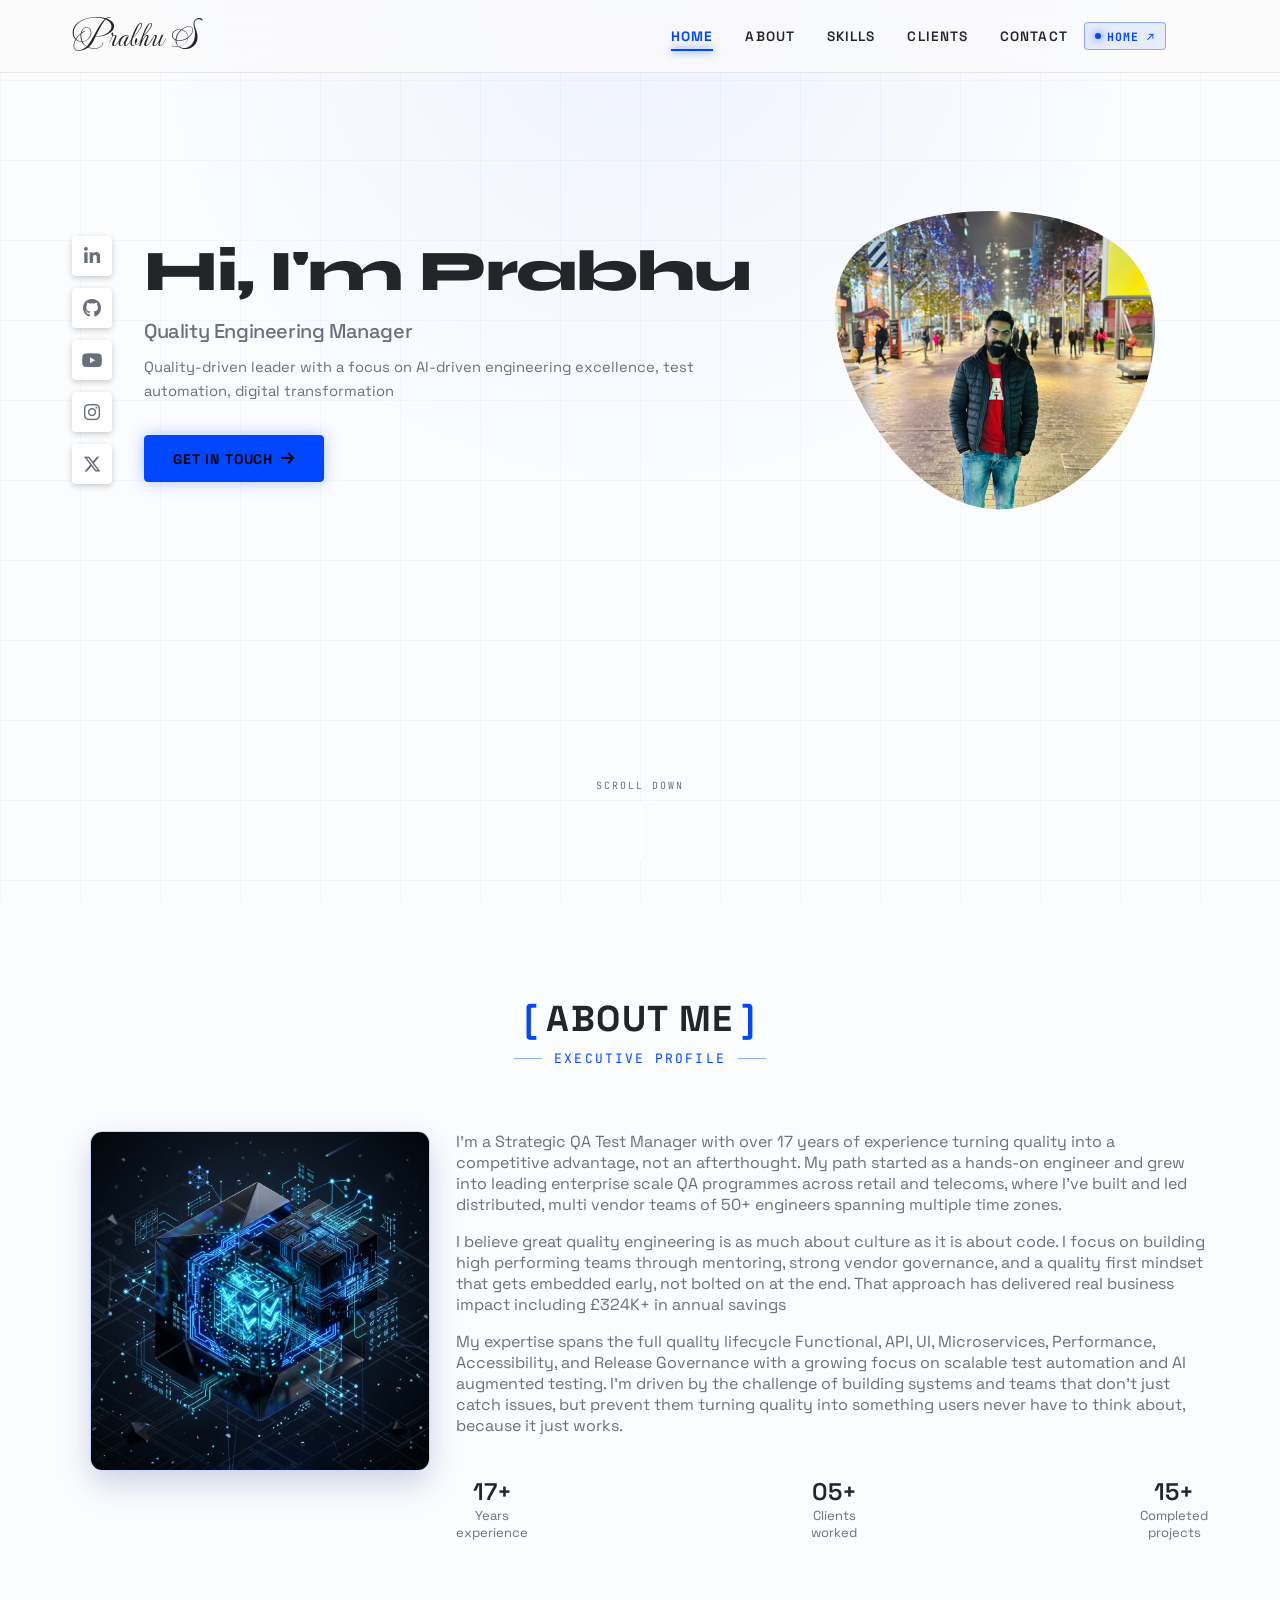
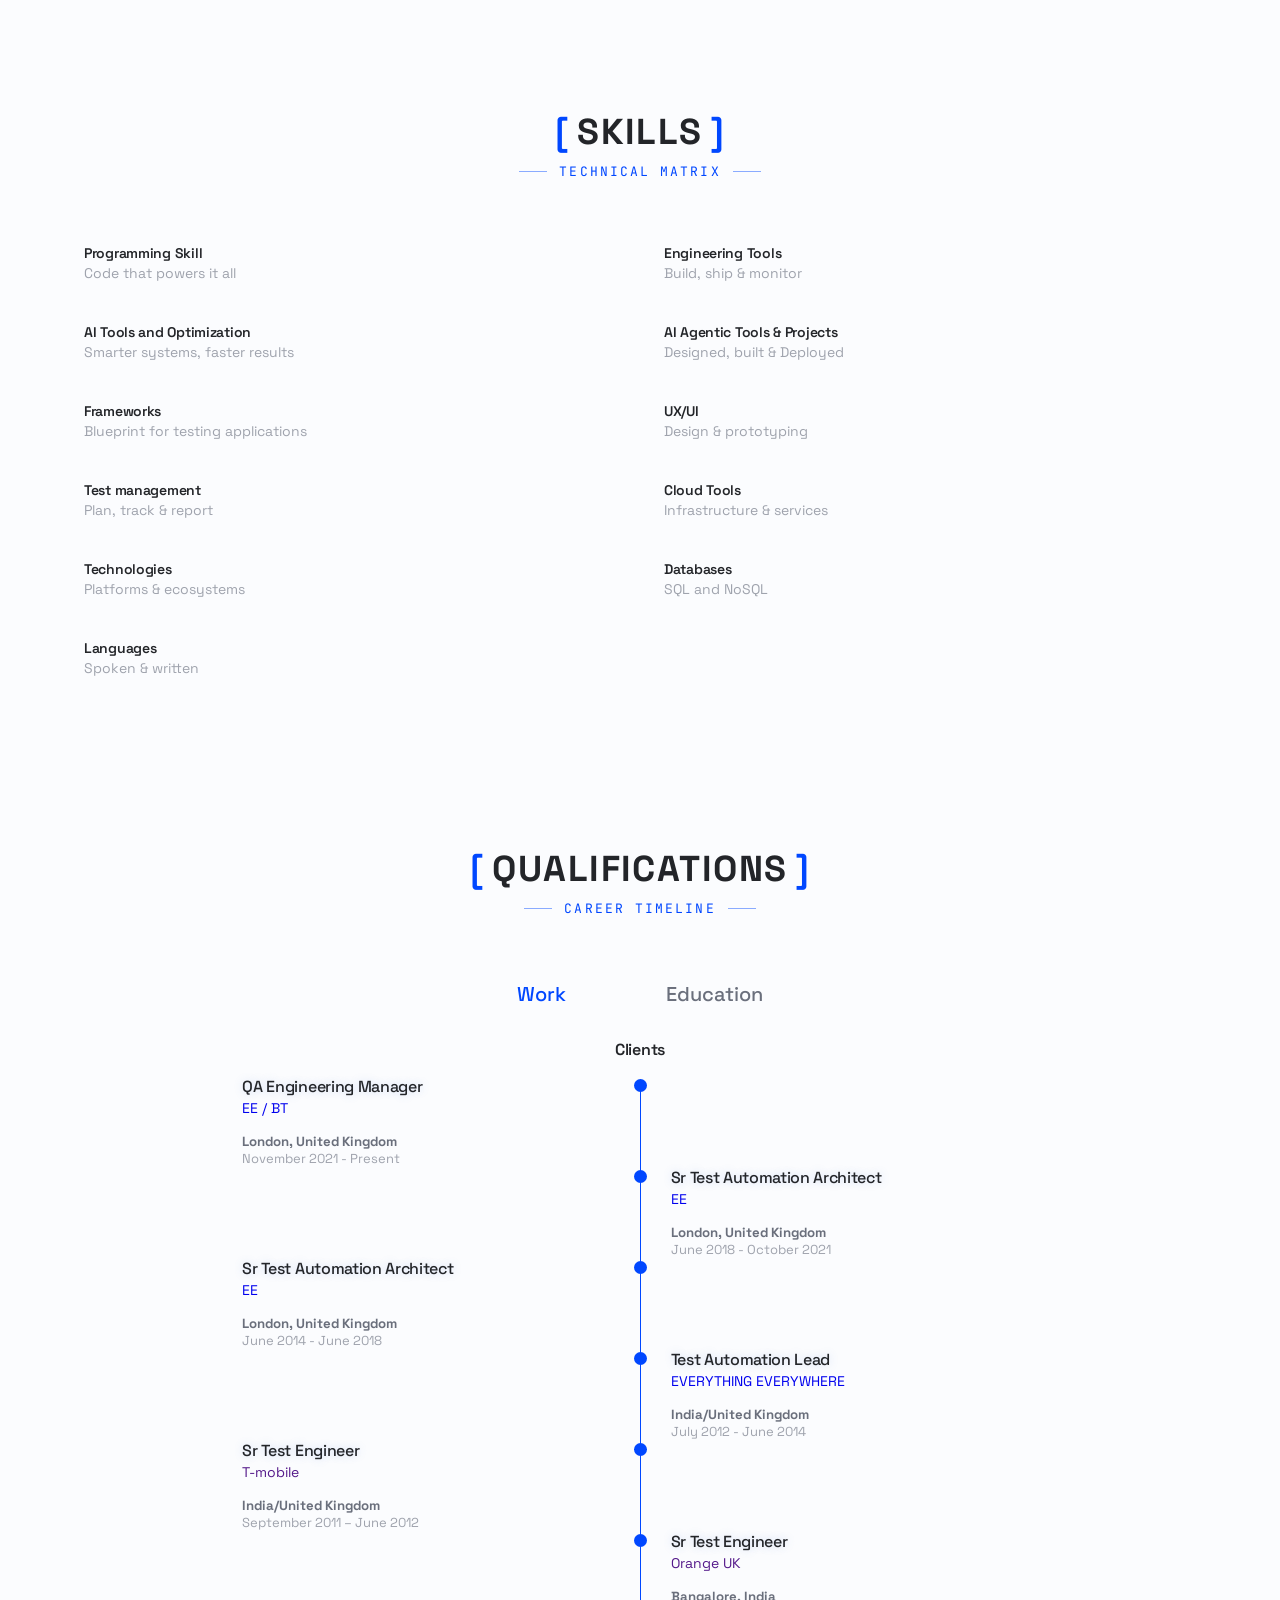
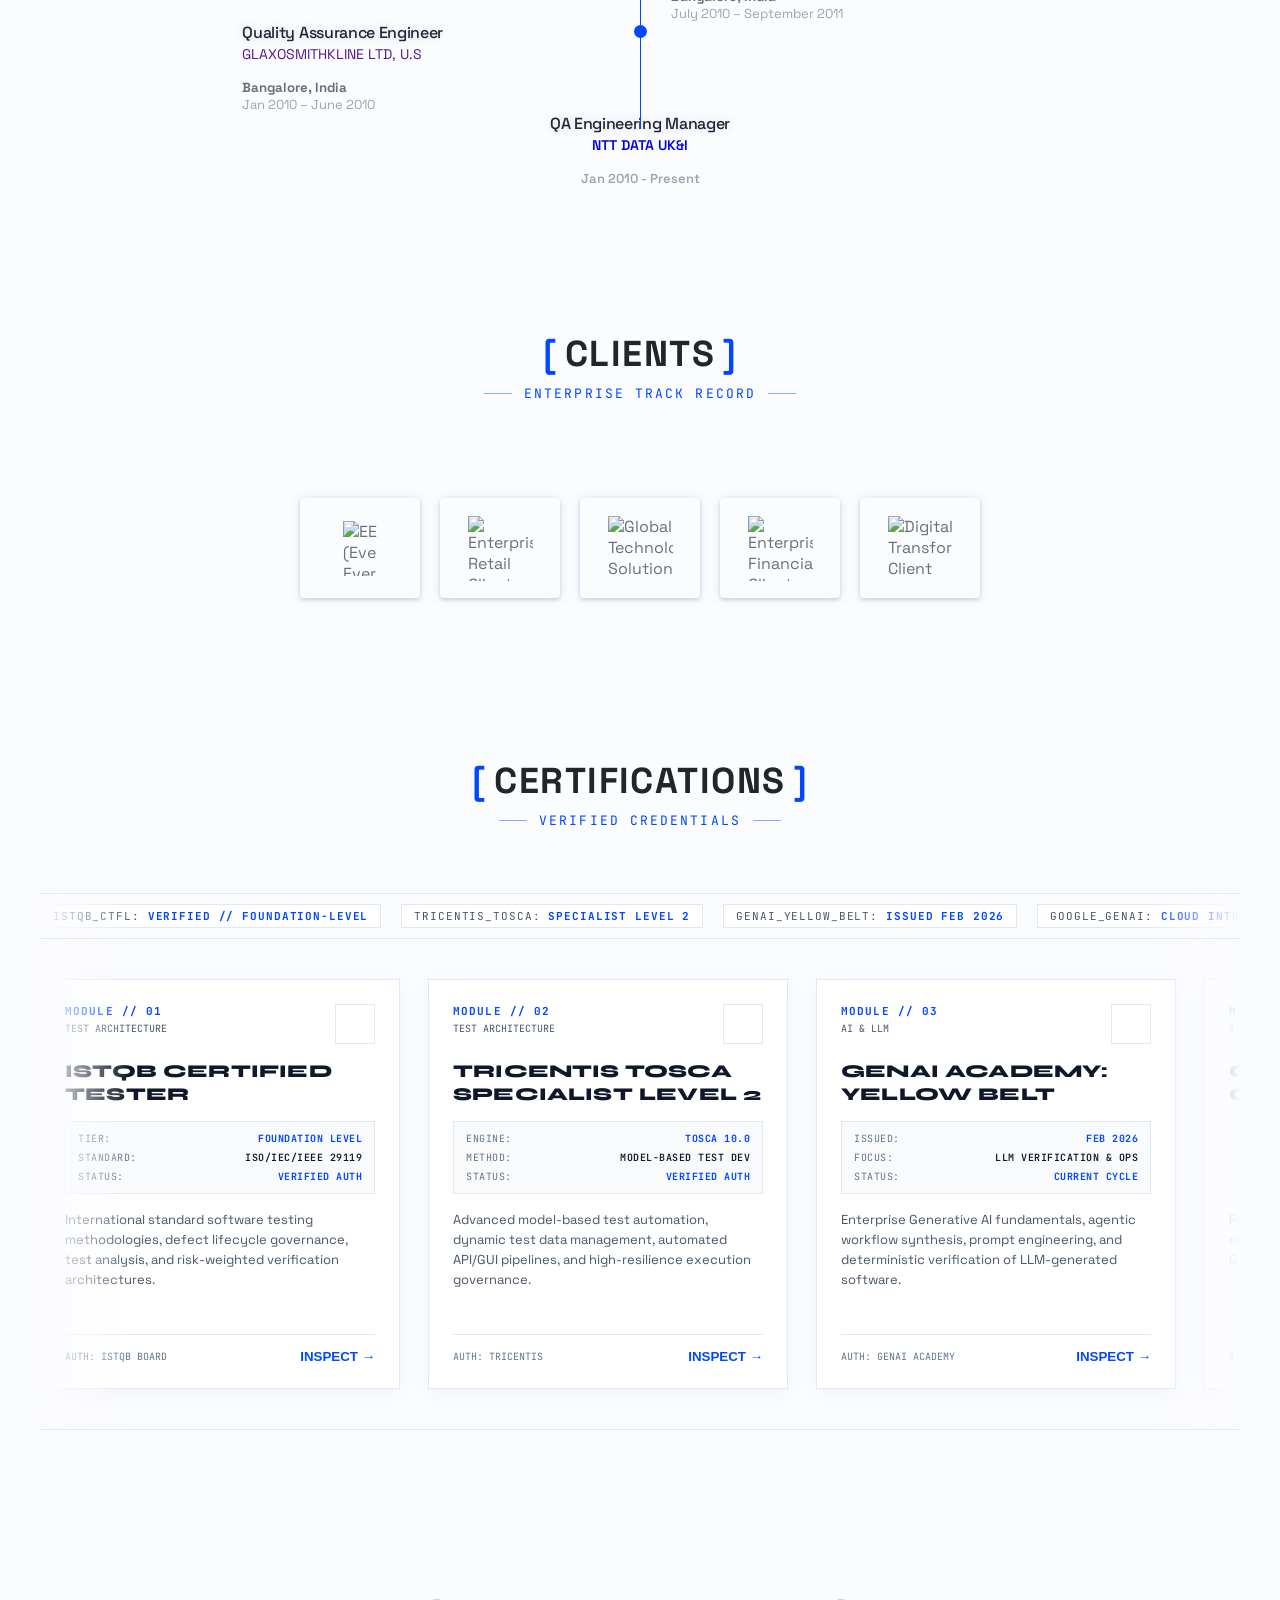
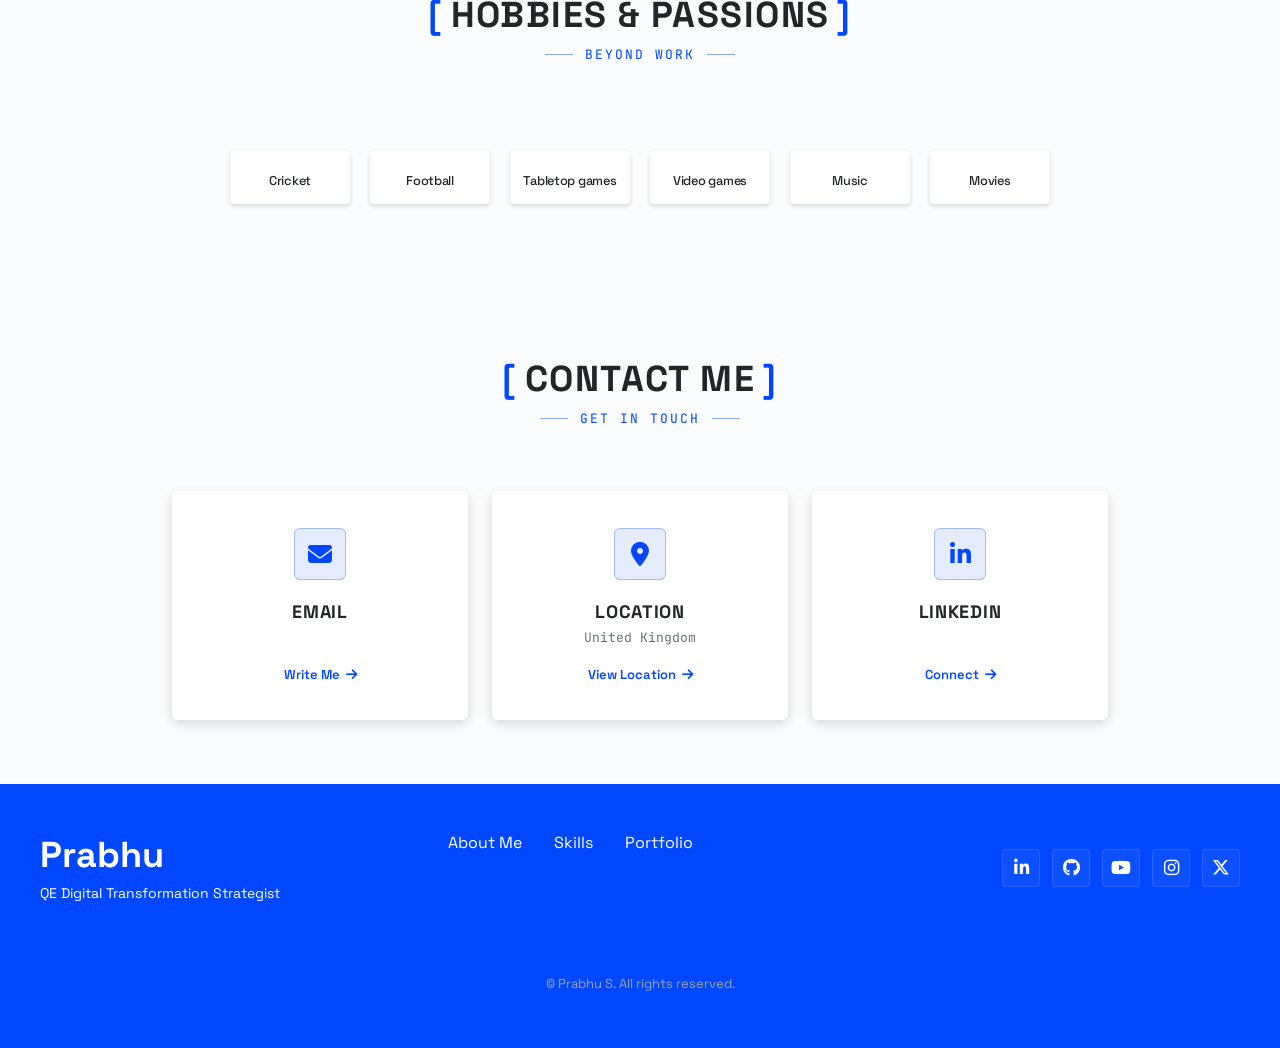
==== commit f68e0d31: "bugs" ====
--- a/portfolio.html
+++ b/portfolio.html
@@ -635,25 +635,29 @@
 
                 <div class="clients__content">
                     <div>
-                        <img src="https://avatars.githubusercontent.com/u/18679753?s=200&v=4" alt="Enterprise Retail Client Partner" class="clients__img">
+                        <img src="https://avatars.githubusercontent.com/u/18679753?s=200&v=4"
+                            alt="Enterprise Retail Client Partner" class="clients__img">
                     </div>
                 </div>
 
                 <div class="clients__content">
                     <div>
-                        <img src="https://avatars.githubusercontent.com/u/1506386?s=200&v=4" alt="Global Technology Solutions Client" class="clients__img">
+                        <img src="https://avatars.githubusercontent.com/u/1506386?s=200&v=4"
+                            alt="Global Technology Solutions Client" class="clients__img">
                     </div>
                 </div>
 
                 <div class="clients__content">
                     <div>
-                        <img src="https://avatars.githubusercontent.com/u/483040?s=200&v=4" alt="Enterprise Financial Client Partner" class="clients__img">
+                        <img src="https://avatars.githubusercontent.com/u/483040?s=200&v=4"
+                            alt="Enterprise Financial Client Partner" class="clients__img">
                     </div>
                 </div>
 
                 <div class="clients__content">
                     <div>
-                        <img src="https://avatars.githubusercontent.com/u/87132606?s=200&v=4" alt="Digital Transformation Client Partner" class="clients__img">
+                        <img src="https://avatars.githubusercontent.com/u/87132606?s=200&v=4"
+                            alt="Digital Transformation Client Partner" class="clients__img">
                     </div>
                 </div>
             </div>
@@ -1410,7 +1414,7 @@
                 <div class="hobbies__content">
                     <div>
                         <i class="uil uil-game-structure hobbies__icon"></i>
-                        <h3 class="hobbies__title">Videogames</h3>
+                        <h3 class="hobbies__title">Video games</h3>
                     </div>
                 </div>
                 <!--==================== HOBBIES 5 ====================-->
@@ -1426,13 +1430,6 @@
                     <div>
                         <i class="uil uil-film hobbies__icon"></i>
                         <h3 class="hobbies__title">Movies</h3>
-                    </div>
-                </div>
-                <!--==================== HOBBIES 7 ====================-->
-                <div class="hobbies__content">
-                    <div>
-                        <i class="uil uil-tv-retro hobbies__icon"></i>
-                        <h3 class="hobbies__title">Web Series</h3>
                     </div>
                 </div>
             </div>
--- a/assets/css/styles.css
+++ b/assets/css/styles.css
@@ -1366,20 +1366,35 @@
 
 /*==================== HOBBIES ====================*/
 .hobbies__container {
-    grid-template-columns: repeat(2, 1fr);
-    row-gap: 1.5rem;
-    column-gap: 1rem;
+    display: grid;
+    grid-template-columns: repeat(6, 1fr);
+    gap: 6px;
     justify-content: center;
+    align-items: stretch;
+    max-width: 100%;
 }
 
 .hobbies__content {
     position: relative;
     background-color: var(--container-color);
-    padding: 1rem 0rem 1rem 0rem;
+    padding: 0.65rem 0.2rem;
     border-radius: .25rem;
     box-shadow: 0 2px 4px rgba(0, 0, 0, .15);
     transition: .3s;
-    font-size: var(--small-font-size);
+    display: flex;
+    flex-direction: column;
+    align-items: center;
+    justify-content: center;
+    text-align: center;
+    min-width: 0;
+}
+
+.hobbies__content > div {
+    display: flex;
+    flex-direction: column;
+    align-items: center;
+    justify-content: center;
+    width: 100%;
 }
 
 .hobbies__content:hover {
@@ -1388,17 +1403,22 @@
 
 .hobbies__icon {
     display: block;
-    font-size: 1.5rem;
+    font-size: 1.15rem;
     color: var(--first-color);
-    margin-bottom: var(--mb-1);
+    margin-bottom: 0.3rem;
     text-align: center;
+    line-height: 1;
 }
 
 .hobbies__title {
-    font-size: var(--h3-font-size);
-    margin-bottom: var(--mb-1);
+    font-size: 0.68rem;
+    margin-bottom: 0;
     font-weight: var(--font-medium);
     text-align: center;
+    line-height: 1.2;
+    word-break: normal;
+    overflow-wrap: break-word;
+    width: 100%;
 }
 
 /*==================== PORTFOLIO ====================*/
@@ -1464,23 +1484,37 @@
 /*==================== CLIENTS ====================*/
 .clients__container {
     overflow: initial;
-    grid-template-columns: repeat(2, 120px);
+    display: grid;
+    grid-template-columns: repeat(5, 1fr);
     justify-content: center;
+    align-items: center;
+    gap: 8px;
+    padding: 1rem 0;
+    max-width: 100%;
 }
 
 .clients__content {
-
     position: relative;
     display: flex;
     align-items: center;
     justify-content: center;
-    padding: 1rem;
+    padding: 0.6rem 0.25rem;
     border-radius: .25rem;
+    aspect-ratio: 1 / 1;
+    min-width: 0;
     box-shadow: 0 2px 4px rgba(0, 0, 0, .15),
         0 0 12px hsla(var(--hue-color), 69%, 61%, .15);
     transition: .3s;
 }
 
+.clients__content > div {
+    display: flex;
+    align-items: center;
+    justify-content: center;
+    width: 100%;
+    height: 100%;
+}
+
 .clients__content:hover {
     box-shadow: 0 2px 4px rgba(0, 0, 0, .15),
         0 0 20px hsla(var(--hue-color), 69%, 61%, .3);
@@ -1497,13 +1531,21 @@
 }
 
 .clients__img {
-    width: 80px;
+    max-width: 48px;
+    max-height: 48px;
+    width: 100%;
+    height: auto;
+    object-fit: contain;
     margin: 0 auto;
     display: block;
 }
 
 .ee__img {
-    width: 40px;
+    max-width: 26px;
+    max-height: 48px;
+    width: 100%;
+    height: auto;
+    object-fit: contain;
     margin: 0 auto;
     display: block;
 }
@@ -1947,13 +1989,42 @@
     }
 
     .clients__container {
-        grid-template-columns: repeat(4, 120px);
+        grid-template-columns: repeat(5, 1fr);
+        gap: 5px;
         justify-content: center;
     }
 
+    .clients__content {
+        padding: 0.35rem 0.15rem;
+    }
+
+    .clients__img {
+        max-width: 36px;
+        max-height: 36px;
+    }
+
+    .ee__img {
+        max-width: 20px;
+        max-height: 36px;
+    }
+
     .hobbies__container {
-        grid-template-columns: repeat(2, 1fr);
+        grid-template-columns: repeat(6, 1fr);
+        gap: 4px;
         justify-content: center;
+    }
+
+    .hobbies__content {
+        padding: 0.5rem 0.15rem;
+    }
+
+    .hobbies__icon {
+        font-size: 1.05rem;
+        margin-bottom: 0.2rem;
+    }
+
+    .hobbies__title {
+        font-size: 0.6rem;
     }
 
     .services__container {
@@ -2031,16 +2102,45 @@
     }
 
     .clients__container {
-        grid-template-columns: repeat(4, 120px);
-        column-gap: 2rem;
+        grid-template-columns: repeat(5, minmax(75px, 105px));
+        gap: 1.25rem;
         padding: 2rem 0;
         justify-content: center;
     }
 
+    .clients__content {
+        padding: 0.8rem;
+        aspect-ratio: auto;
+        height: 100px;
+    }
+
+    .clients__img {
+        max-width: 65px;
+        max-height: 65px;
+    }
+
+    .ee__img {
+        max-width: 34px;
+        max-height: 55px;
+    }
+
     .hobbies__container {
-        grid-template-columns: repeat(2, 1fr);
-        column-gap: 2rem;
-        padding: 2rem 0;
+        grid-template-columns: repeat(6, 1fr);
+        gap: 0.75rem;
+        padding: 1.5rem 0;
+    }
+
+    .hobbies__content {
+        padding: 0.85rem 0.35rem;
+    }
+
+    .hobbies__icon {
+        font-size: 1.35rem;
+        margin-bottom: 0.35rem;
+    }
+
+    .hobbies__title {
+        font-size: 0.78rem;
     }
 
 }
@@ -2328,14 +2428,24 @@
     }
 
     .hobbies__container {
-        display: flex;
-        flex-wrap: wrap;
+        display: grid;
+        grid-template-columns: repeat(6, 120px);
         justify-content: center;
-        gap: 1.5rem;
+        gap: 1.25rem;
     }
 
     .hobbies__content {
-        width: calc((100% - 6rem) / 5);
+        width: auto;
+        padding: 1rem 0.5rem;
+    }
+
+    .hobbies__icon {
+        font-size: 1.5rem;
+        margin-bottom: 0.4rem;
+    }
+
+    .hobbies__title {
+        font-size: 0.8rem;
     }
 
     .services__container {
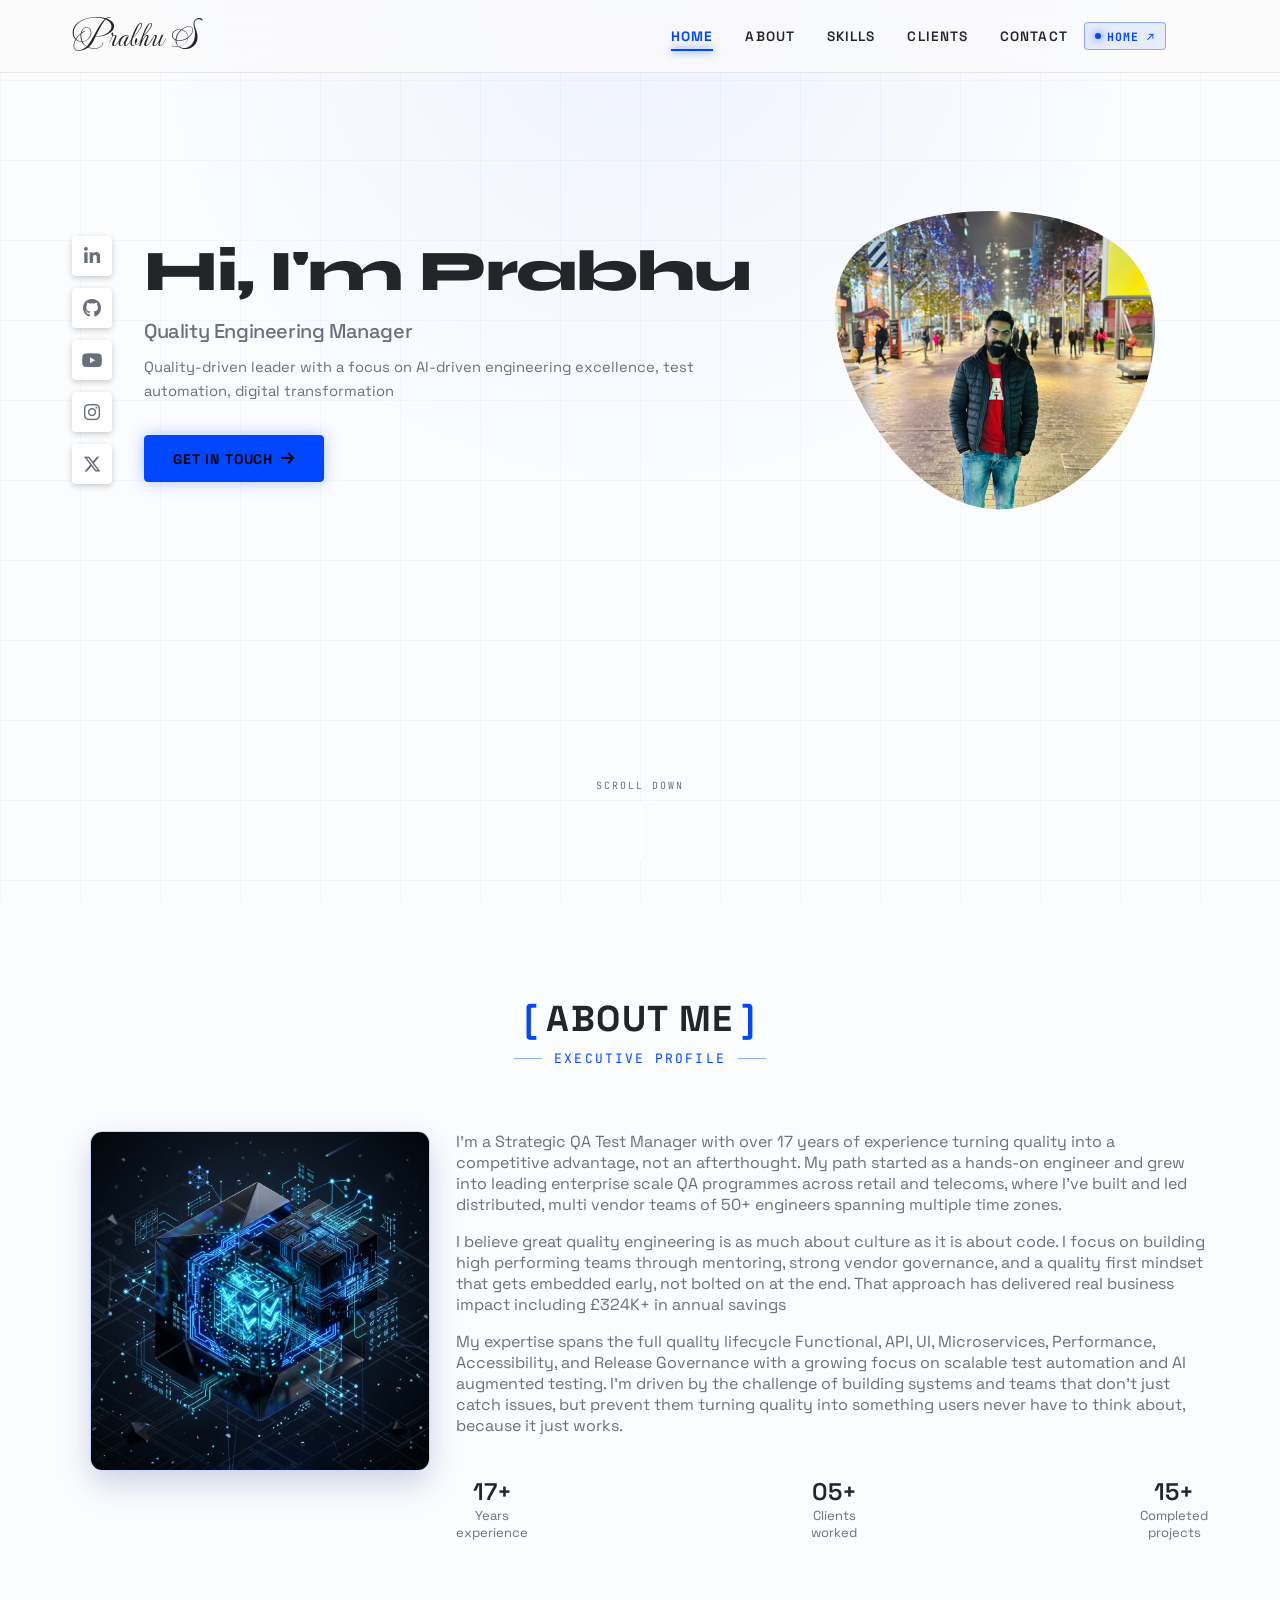
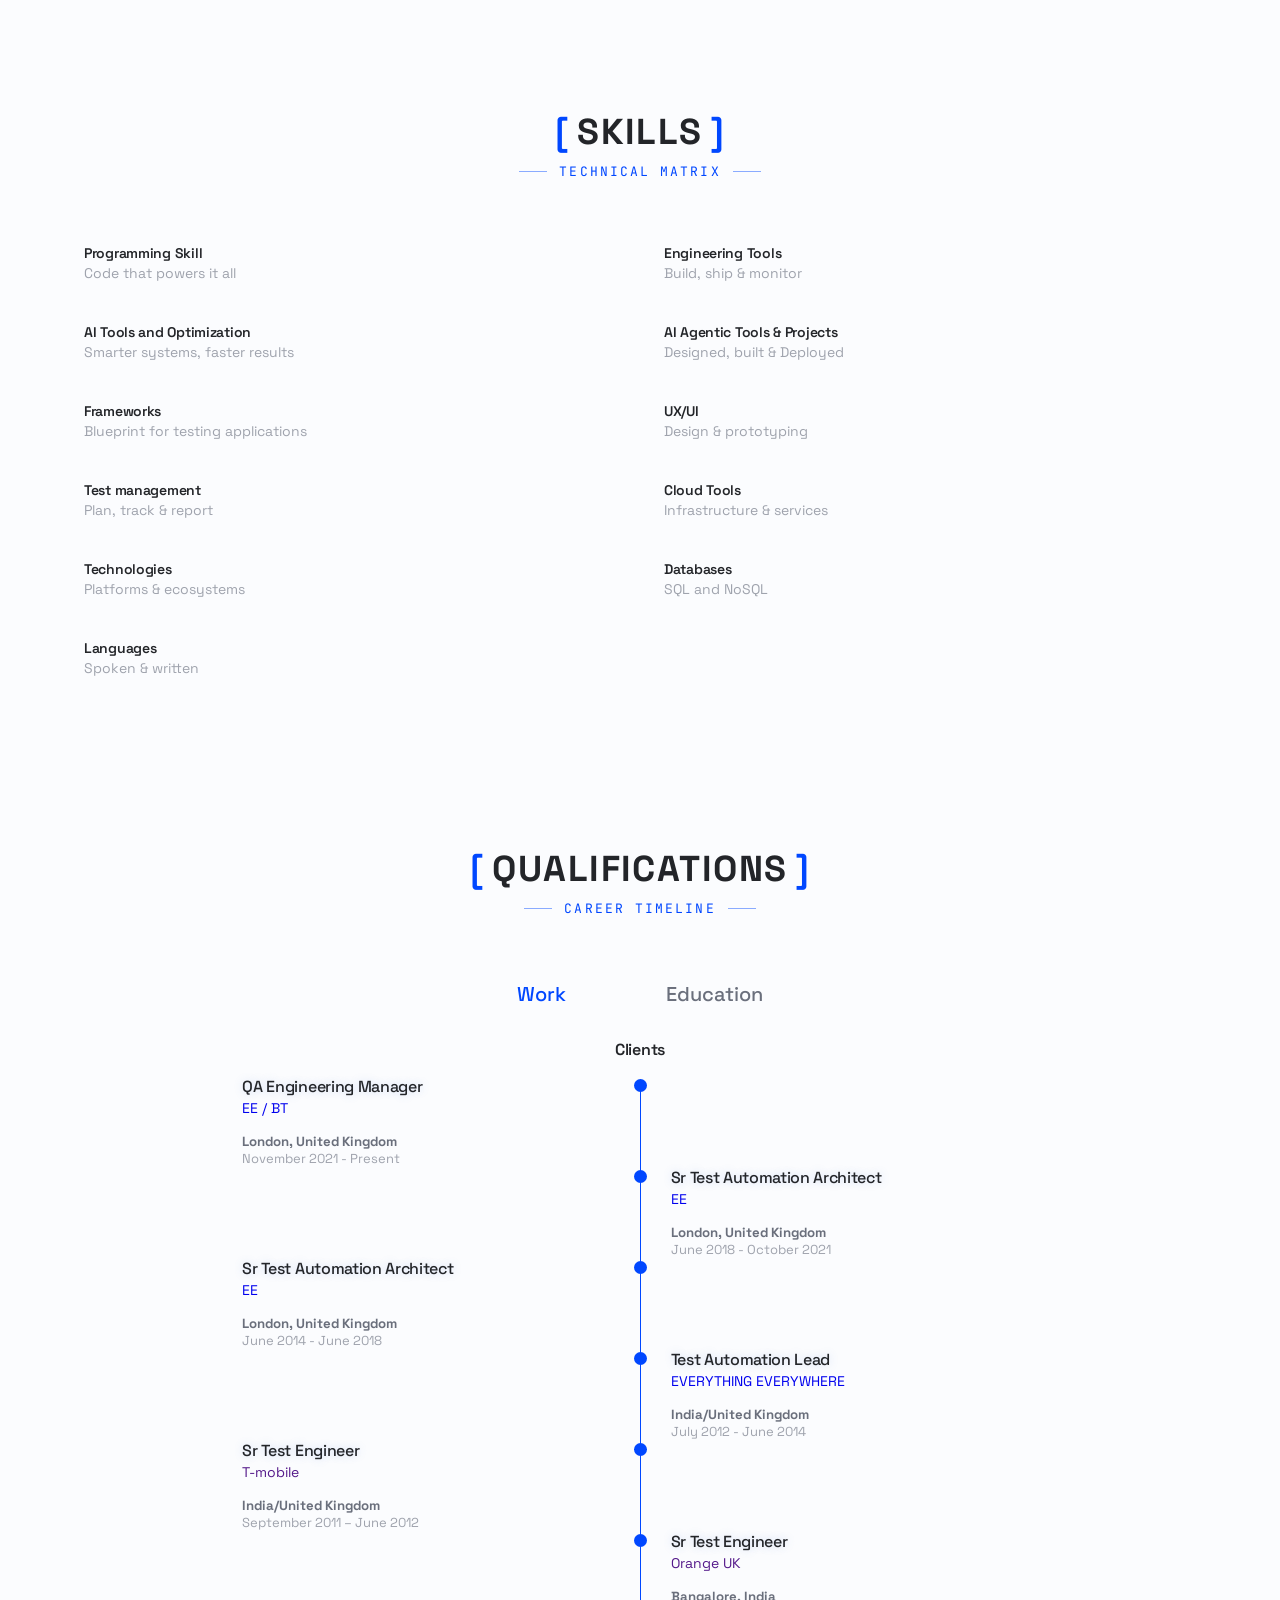
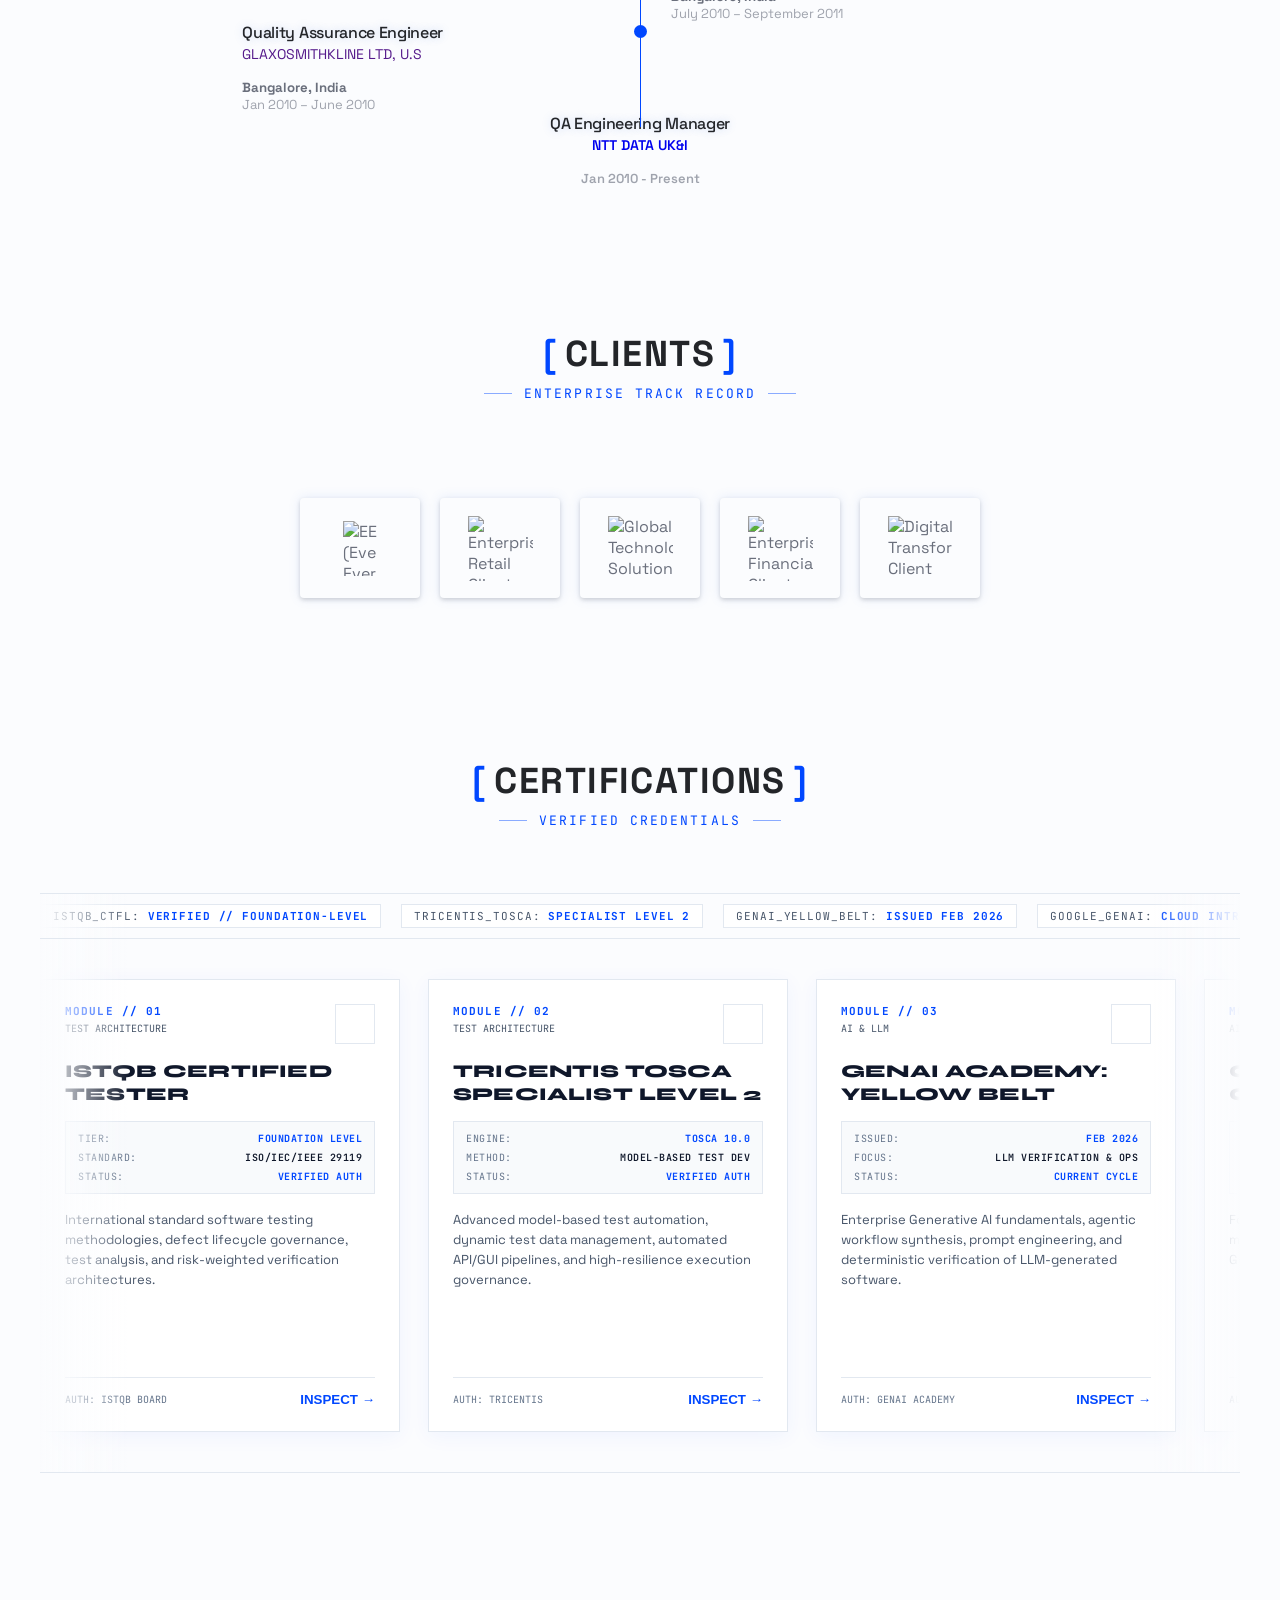
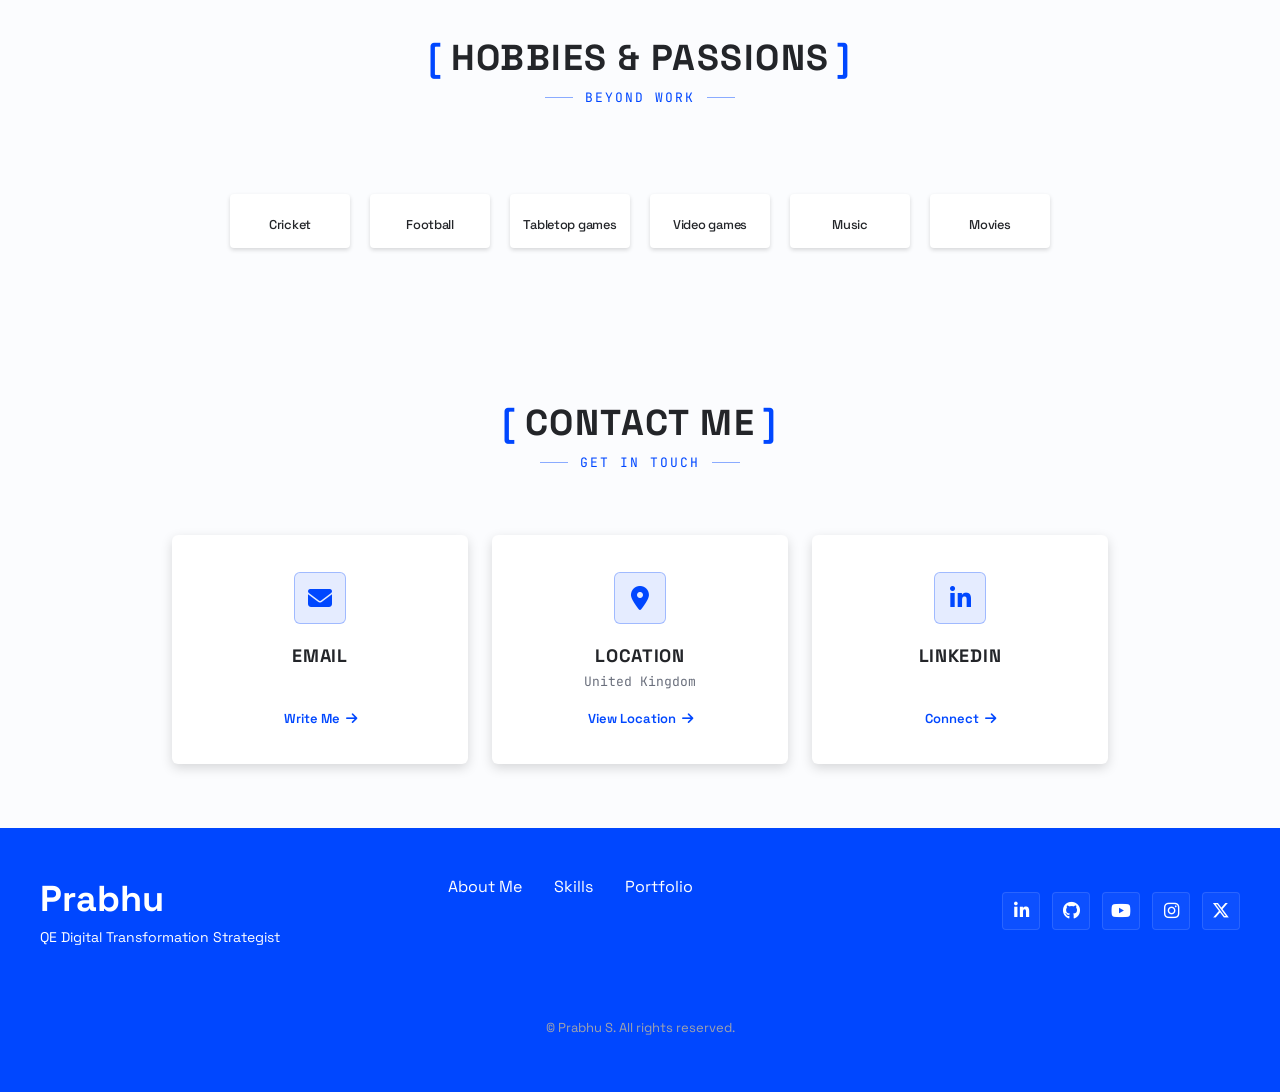
==== commit f11d0122: "added cert" ====
--- a/portfolio.html
+++ b/portfolio.html
@@ -707,6 +707,10 @@
                             <span>JIRA_ENTERPRISE:</span>
                             <span class="val-highlight">AGILE BADGED</span>
                         </div>
+                        <div class="telemetry-chip">
+                            <span>CLAUDE_MCP:</span>
+                            <span class="val-highlight">ADVANCED CLAUDE MCP // SEP 2026</span>
+                        </div>
 
                         <!-- SET 2 (DUPLICATED FOR SEAMLESS LTR LOOP) -->
 
@@ -741,6 +745,10 @@
                         <div class="telemetry-chip">
                             <span>JIRA_ENTERPRISE:</span>
                             <span class="val-highlight">AGILE BADGED</span>
+                        </div>
+                        <div class="telemetry-chip">
+                            <span>CLAUDE_MCP:</span>
+                            <span class="val-highlight">ADVANCED CLAUDE MCP // SEP 2026</span>
                         </div>
                     </div>
                 </div>
@@ -748,7 +756,7 @@
                 <!-- 2. STREAM LAYER 2: MODULAR ARCHITECTURE MATRIX (LTR) -->
                 <div class="stream-track-wrapper stream-layer-modules">
                     <div class="stream-marquee-ltr">
-                        <!-- SET 1 (8 CARDS) -->
+                        <!-- SET 1 (9 CARDS) -->
 
                         <!-- MODULE 01: ISTQB Certified Tester -->
                         <div class="kinetic-module-card" data-category="TEST ARCHITECTURE"
@@ -1062,6 +1070,48 @@
                             </div>
                         </div>
 
+                        <!-- MODULE 09: Claude Academy: Model Context Protocol: Advanced Topics -->
+                        <div class="kinetic-module-card" data-category="AI &amp; MCP ARCHITECTURE"
+                            data-domain="Model Context Protocol (MCP) &amp; Agentic AI" data-level="Advanced Credential"
+                            data-date="15 September 2026 // ID: a26ae636a4d8e474d2d117192ef02c79"
+                            data-issuer="Claude Academy (Anthropic)"
+                            data-verify-url="https://academy.claude.com/verify/a26ae636a4d8e474d2d117192ef02c79">
+                            <div class="module-card-header">
+                                <div class="module-tag-row">
+                                    <span class="module-id">MODULE // 09</span>
+                                    <span class="module-category">AI &amp; MCP ARCHITECTURE</span>
+                                </div>
+                                <div class="module-icon-badge">
+                                    <img src="assets/img/claude.svg" alt="Claude AI"
+                                        onerror="this.outerHTML='<i class=\'fa-solid fa-network-wired\' style=\'color: #D97757;\'></i>'">
+                                </div>
+                            </div>
+                            <h3 class="module-title">Claude Academy: Model Context Protocol: Advanced Topics</h3>
+                            <div class="module-parameters">
+                                <div class="param-line">
+                                    <span class="param-key">ISSUED:</span>
+                                    <span class="param-value highlight">15 SEP 2026</span>
+                                </div>
+                                <div class="param-line">
+                                    <span class="param-key">CREDENTIAL:</span>
+                                    <span class="param-value"
+                                        style="font-size: 10px; font-family: var(--kinetic-font-mono, monospace);">a26ae636...02c79</span>
+                                </div>
+                                <div class="param-line">
+                                    <span class="param-key">STATUS:</span>
+                                    <span class="param-value highlight">VERIFIED AUTH</span>
+                                </div>
+                            </div>
+                            <p class="module-description">
+                                Advanced Model Context Protocol (MCP) architecture, sampling, transport implementations,
+                                tool orchestration, and production deployment strategies for agentic workflows.
+                            </p>
+                            <div class="module-footer">
+                                <span class="module-issuer">AUTH: CLAUDE ACADEMY</span>
+                                <button class="module-action-btn">INSPECT &rarr;</button>
+                            </div>
+                        </div>
+
                         <!-- SET 2 (DUPLICATED FOR SEAMLESS LTR INFINITE LOOP) -->
 
                         <!-- MODULE 01 DUPLICATE -->
@@ -1372,6 +1422,48 @@
                             </p>
                             <div class="module-footer">
                                 <span class="module-issuer">AUTH: ATLASSIAN</span>
+                                <button class="module-action-btn">INSPECT &rarr;</button>
+                            </div>
+                        </div>
+
+                        <!-- MODULE 09 DUPLICATE -->
+                        <div class="kinetic-module-card" data-category="AI &amp; MCP ARCHITECTURE"
+                            data-domain="Model Context Protocol (MCP) &amp; Agentic AI" data-level="Advanced Credential"
+                            data-date="15 September 2026 // ID: a26ae636a4d8e474d2d117192ef02c79"
+                            data-issuer="Claude Academy (Anthropic)"
+                            data-verify-url="https://academy.claude.com/verify/a26ae636a4d8e474d2d117192ef02c79">
+                            <div class="module-card-header">
+                                <div class="module-tag-row">
+                                    <span class="module-id">MODULE // 09</span>
+                                    <span class="module-category">AI &amp; MCP ARCHITECTURE</span>
+                                </div>
+                                <div class="module-icon-badge">
+                                    <img src="assets/img/claude.svg" alt="Claude AI"
+                                        onerror="this.outerHTML='<i class=\'fa-solid fa-network-wired\' style=\'color: #D97757;\'></i>'">
+                                </div>
+                            </div>
+                            <h3 class="module-title">Claude Academy: Model Context Protocol: Advanced Topics</h3>
+                            <div class="module-parameters">
+                                <div class="param-line">
+                                    <span class="param-key">ISSUED:</span>
+                                    <span class="param-value highlight">15 SEP 2026</span>
+                                </div>
+                                <div class="param-line">
+                                    <span class="param-key">CREDENTIAL:</span>
+                                    <span class="param-value"
+                                        style="font-size: 10px; font-family: var(--kinetic-font-mono, monospace);">a26ae636...02c79</span>
+                                </div>
+                                <div class="param-line">
+                                    <span class="param-key">STATUS:</span>
+                                    <span class="param-value highlight">VERIFIED AUTH</span>
+                                </div>
+                            </div>
+                            <p class="module-description">
+                                Advanced Model Context Protocol (MCP) architecture, sampling, transport implementations,
+                                tool orchestration, and production deployment strategies for agentic workflows.
+                            </p>
+                            <div class="module-footer">
+                                <span class="module-issuer">AUTH: CLAUDE ACADEMY</span>
                                 <button class="module-action-btn">INSPECT &rarr;</button>
                             </div>
                         </div>
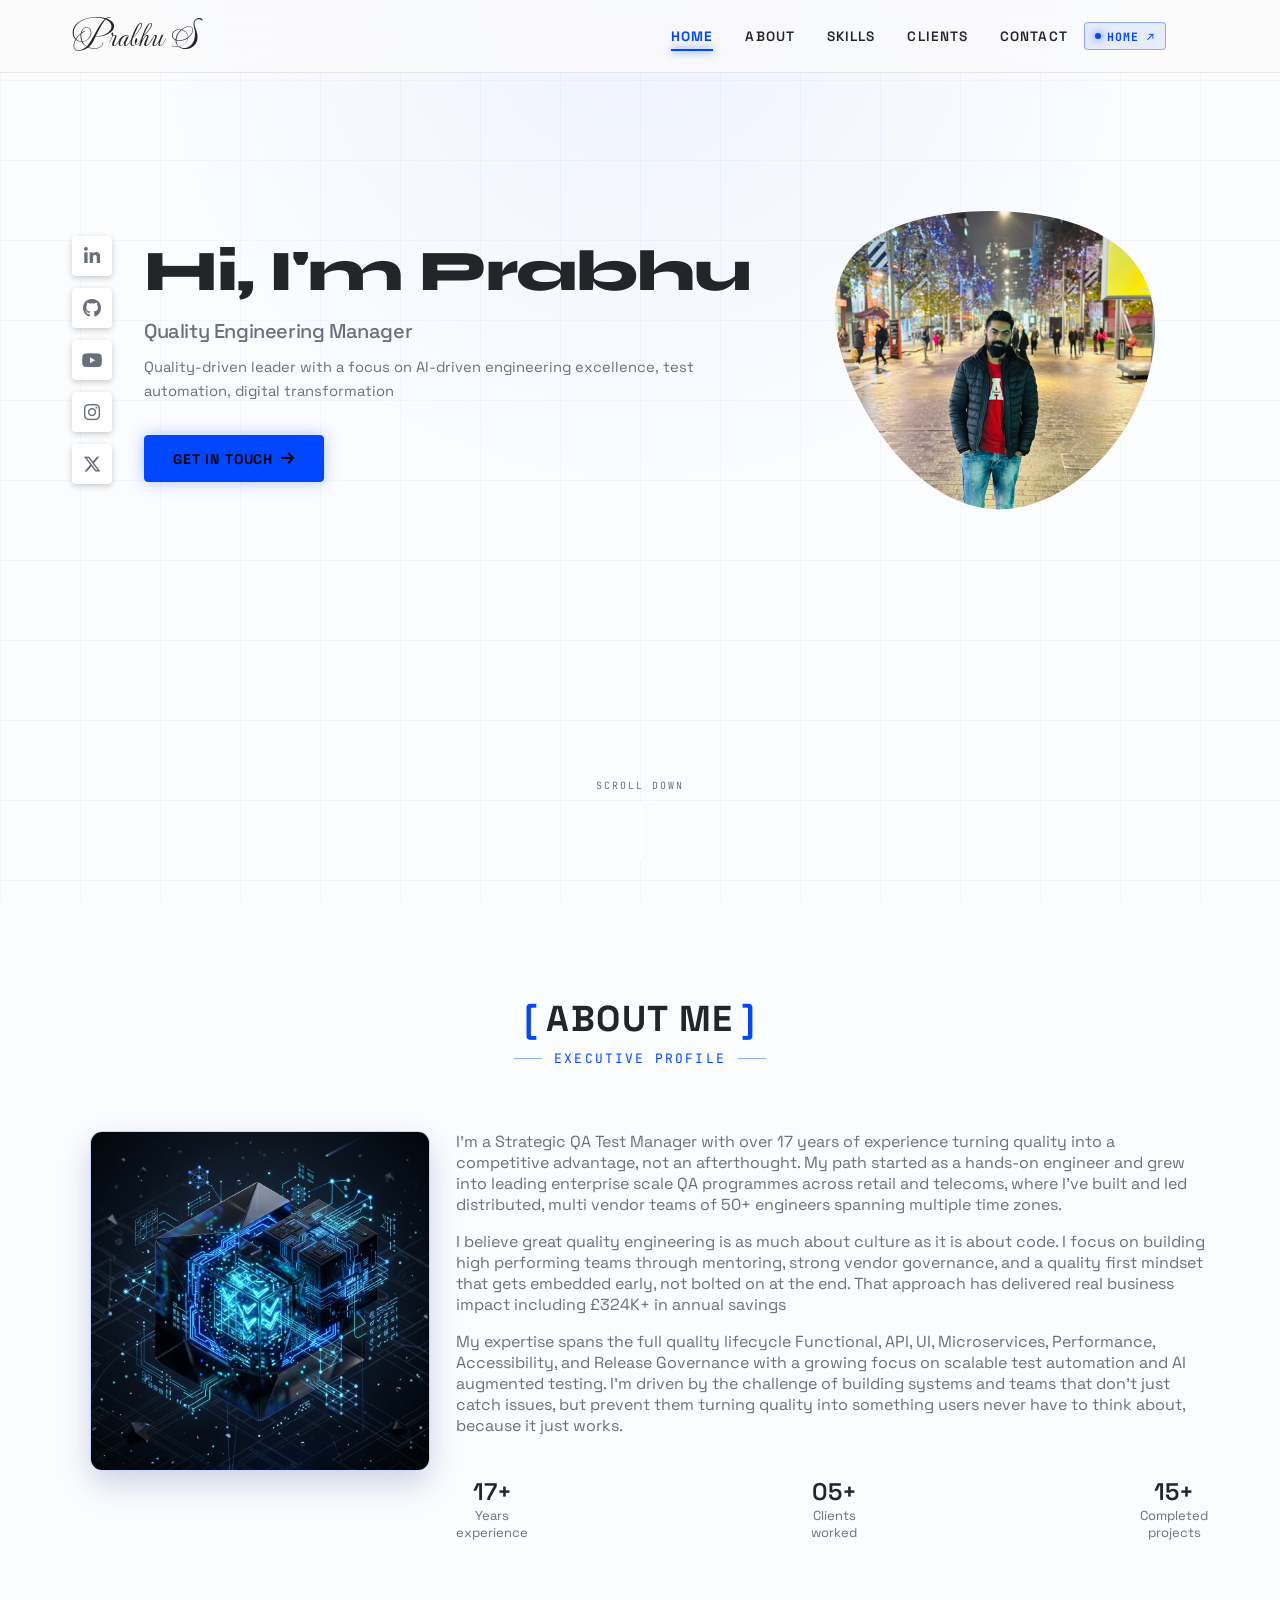
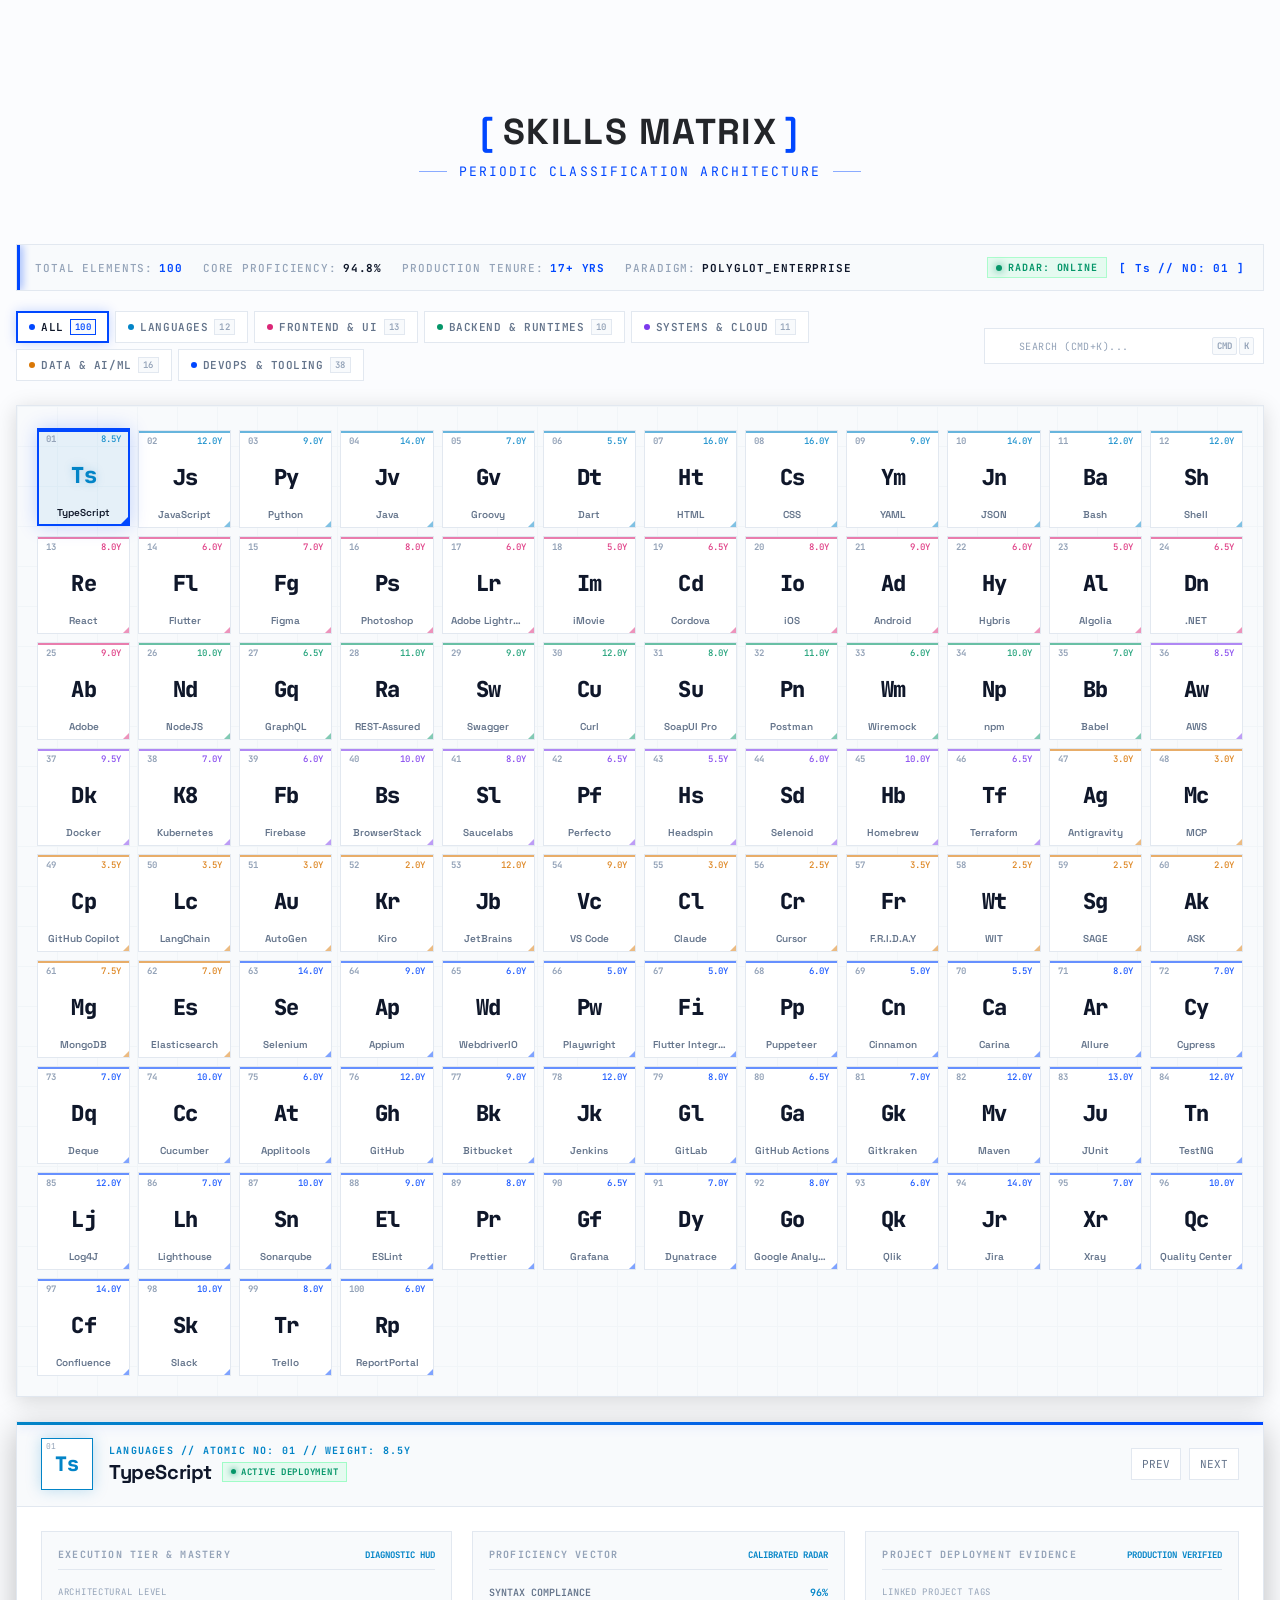
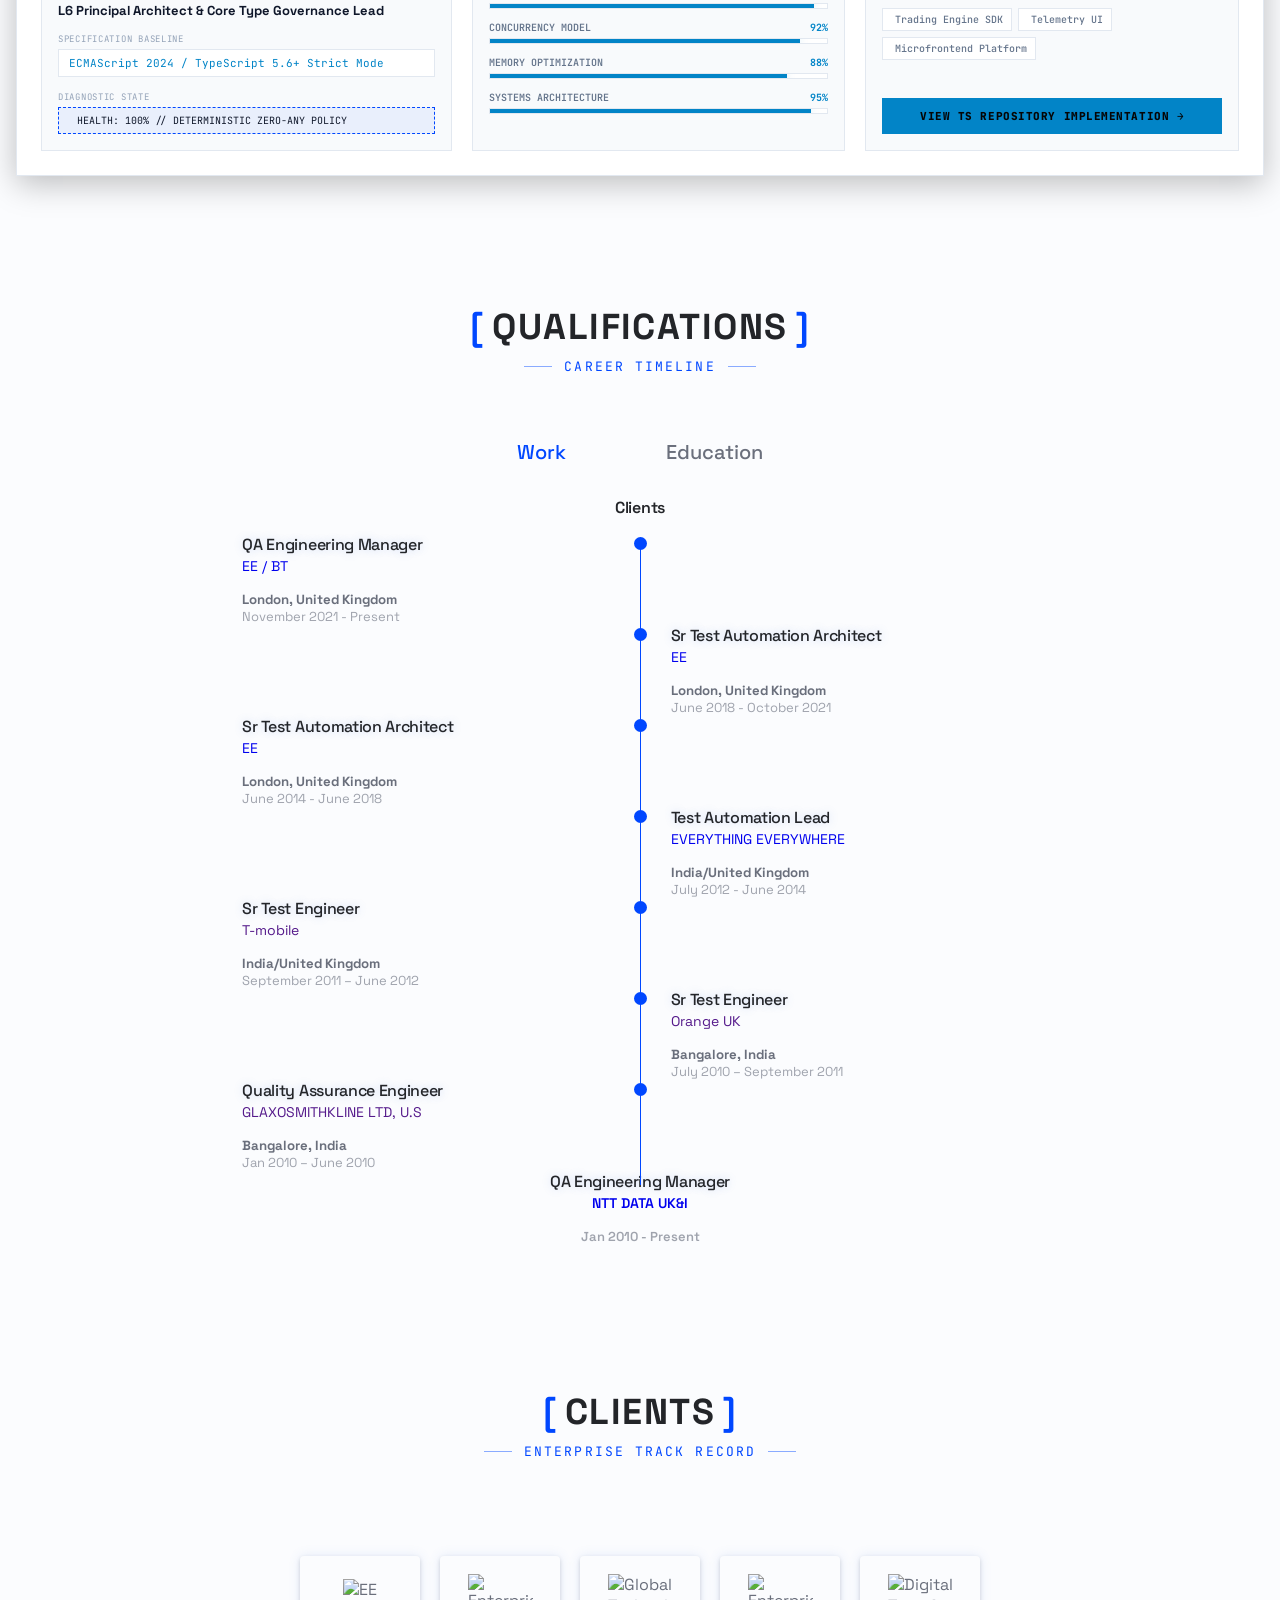
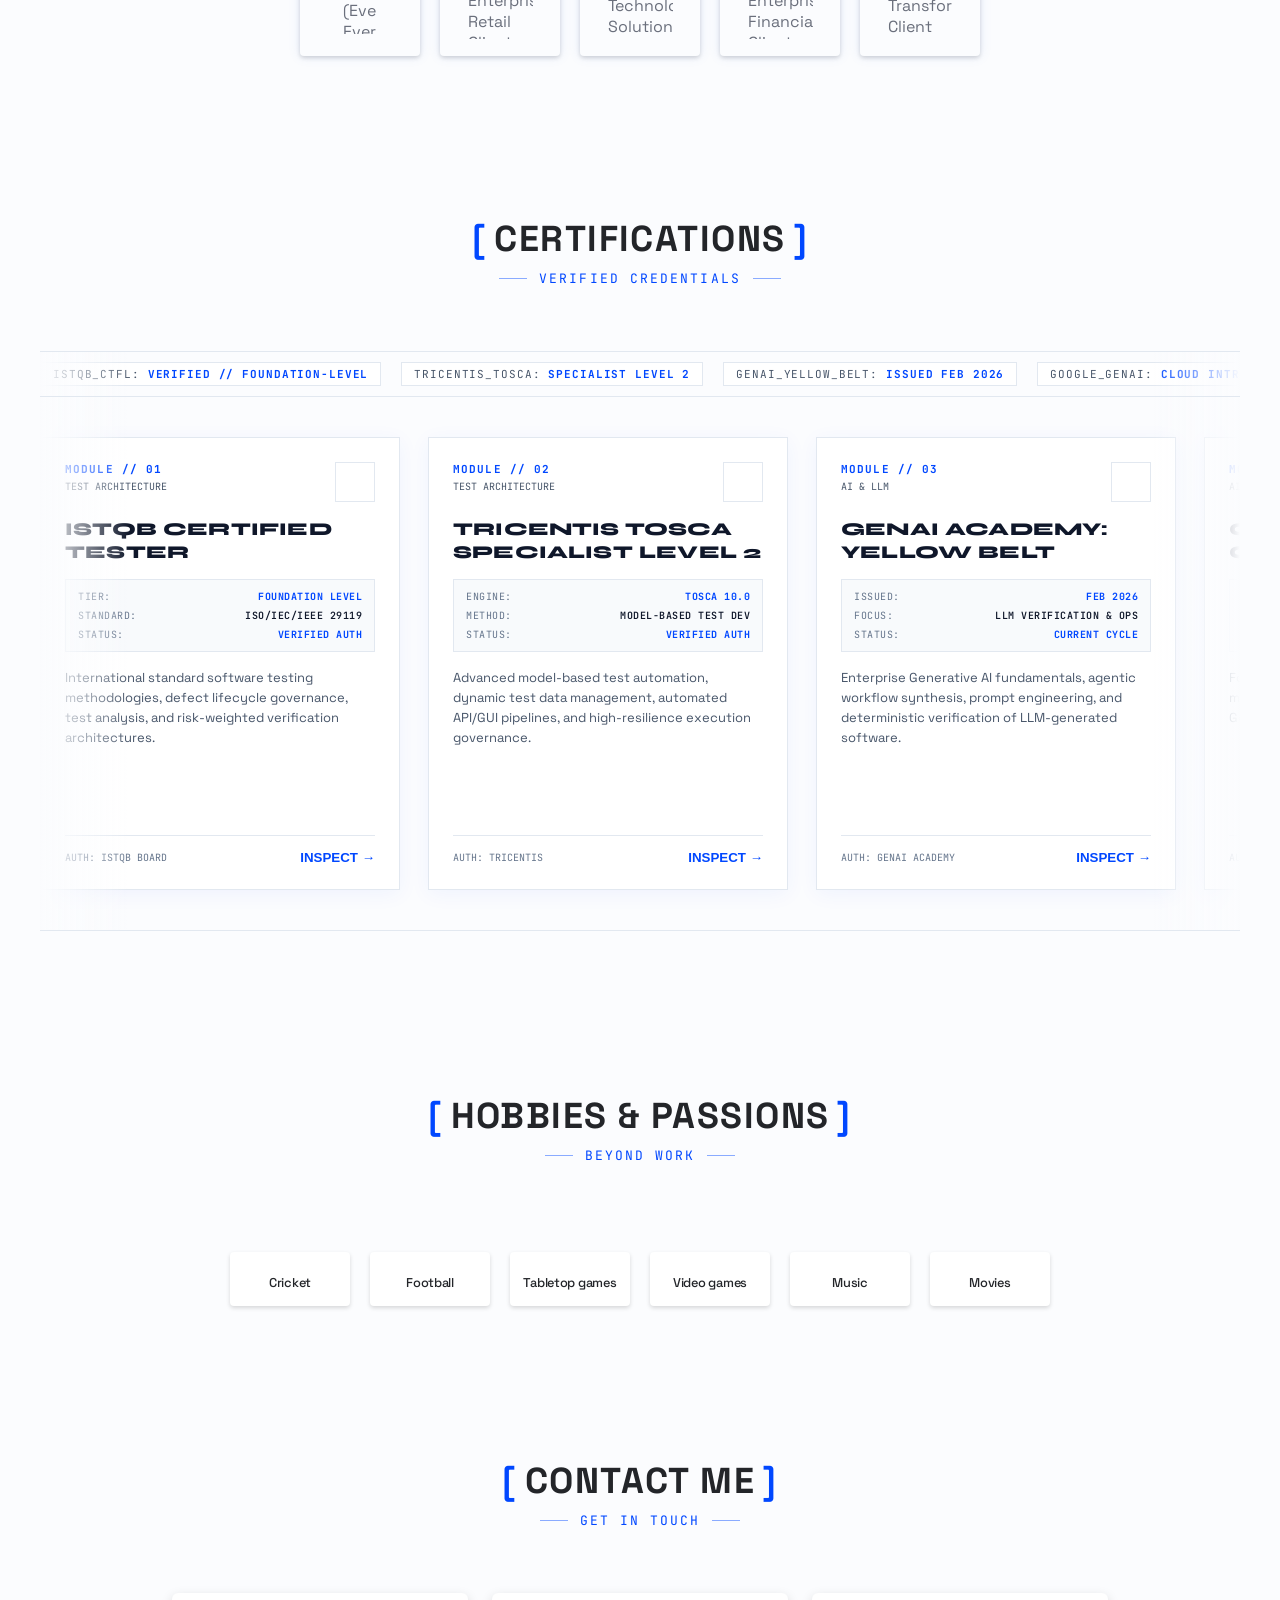
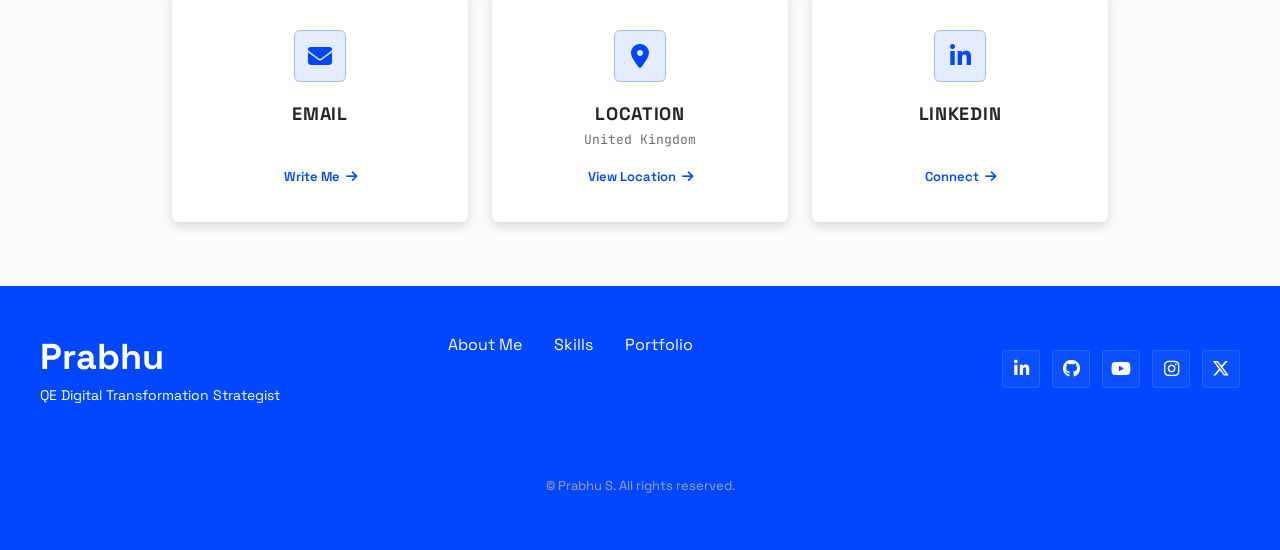
==== commit 691a366c: "initial commit" ====
--- a/portfolio.html
+++ b/portfolio.html
@@ -63,6 +63,7 @@
     <!--==================== CSS ====================-->
     <link rel="stylesheet" href="assets/css/styles.css">
     <link rel="stylesheet" href="assets/css/kinetic-certifications.css">
+    <link rel="stylesheet" href="assets/css/periodic-table.css">
 
     <title>Prabhu S — QA Engineering Manager &amp; Quality Leader | Portfolio</title>
     <!-- Google Tag Manager -->
@@ -267,152 +268,218 @@
 
         <!--==================== SKILLS ====================-->
         <section class="skills section" id="skills">
-            <h2 class="section__title"><span class="bracket">[</span> Skills <span class="bracket">]</span></h2>
-            <span class="section__subtitle">Technical Matrix</span>
-
-            <div class="skills__container container grid">
-
-                <!--==================== SKILLS 1 ====================-->
-                <div class="skills__content skills__close">
-                    <div class="skills__header">
-                        <i class="uil uil-brackets-curly skills__icon"></i>
-                        <div>
-                            <h3 class="skills__title">Programming Skill</h3>
-                            <span class="skills__subtitle">Code that powers it all</span>
-                        </div>
-                        <i class="uil uil-angle-down skills__arrow"></i>
-                    </div>
-                    <div id="skills-programming" class="skills__list grid"></div>
-                </div>
-
-                <!--==================== SKILLS 2 ====================-->
-                <div class="skills__content skills__close">
-                    <div class="skills__header">
-                        <i class="uil uil-servers skills__icon"></i>
-                        <div>
-                            <h3 class="skills__title">Engineering Tools</h3>
-                            <span class="skills__subtitle">Build, ship &amp; monitor</span>
-                        </div>
-                        <i class="uil uil-angle-down skills__arrow"></i>
-                    </div>
-                    <div id="skills-engineering" class="skills__list grid"></div>
-                </div>
-
-                <!--==================== SKILLS 3 ====================-->
-                <div class="skills__content skills__close">
-                    <div class="skills__header">
-                        <i class="uil uil-brain skills__icon"></i>
-                        <div>
-                            <h3 class="skills__title">AI Tools and Optimization</h3>
-                            <span class="skills__subtitle">Smarter systems, faster results</span>
-                        </div>
-                        <i class="uil uil-angle-down skills__arrow"></i>
-                    </div>
-                    <div id="skills-ai-optimization" class="skills__list grid"></div>
-                </div>
-
-                <!--==================== SKILLS 4 ====================-->
-                <div class="skills__content skills__close">
-                    <div class="skills__header">
-                        <i class="uil uil-robot skills__icon"></i>
-                        <div>
-                            <h3 class="skills__title">AI Agentic Tools & Projects</h3>
-                            <span class="skills__subtitle">Designed, built &amp; Deployed</span>
-                        </div>
-                        <i class="uil uil-angle-down skills__arrow"></i>
-                    </div>
-                    <div id="skills-ai-tools" class="skills__list grid"></div>
-                </div>
-
-                <!--==================== SKILLS 5 ====================-->
-                <div class="skills__content skills__close">
-                    <div class="skills__header">
-                        <i class="uil uil-cog skills__icon"></i>
-                        <div>
-                            <h3 class="skills__title">Frameworks</h3>
-                            <span class="skills__subtitle">Blueprint for testing applications</span>
-                        </div>
-                        <i class="uil uil-angle-down skills__arrow"></i>
-                    </div>
-                    <div id="skills-frameworks" class="skills__list grid"></div>
-                </div>
-
-                <!--==================== SKILLS 6 ====================-->
-                <div class="skills__content skills__close">
-                    <div class="skills__header">
-                        <i class="uil uil-channel skills__icon"></i>
-                        <div>
-                            <h3 class="skills__title">UX/UI</h3>
-                            <span class="skills__subtitle">Design &amp; prototyping</span>
-                        </div>
-                        <i class="uil uil-angle-down skills__arrow"></i>
-                    </div>
-                    <div id="skills-uxui" class="skills__list grid"></div>
-                </div>
-
-                <!--==================== SKILLS 7 ====================-->
-                <div class="skills__content skills__close">
-                    <div class="skills__header">
-                        <i class="uil uil-tachometer-fast skills__icon"></i>
-                        <div>
-                            <h3 class="skills__title">Test management</h3>
-                            <span class="skills__subtitle">Plan, track &amp; report</span>
-                        </div>
-                        <i class="uil uil-angle-down skills__arrow"></i>
-                    </div>
-                    <div id="skills-test-management" class="skills__list grid"></div>
-                </div>
-
-                <!--==================== SKILLS 8 ====================-->
-                <div class="skills__content skills__close">
-                    <div class="skills__header">
-                        <i class="uil uil-cloud-data-connection skills__icon"></i>
-                        <div>
-                            <h3 class="skills__title">Cloud Tools</h3>
-                            <span class="skills__subtitle">Infrastructure &amp; services</span>
-                        </div>
-                        <i class="uil uil-angle-down skills__arrow"></i>
-                    </div>
-                    <div id="skills-cloud" class="skills__list grid"></div>
-                </div>
-
-                <!--==================== SKILLS 9 ====================-->
-                <div class="skills__content skills__close">
-                    <div class="skills__header">
-                        <i class="uil uil-layer-group skills__icon"></i>
-                        <div>
-                            <h3 class="skills__title">Technologies</h3>
-                            <span class="skills__subtitle">Platforms &amp; ecosystems</span>
-                        </div>
-                        <i class="uil uil-angle-down skills__arrow"></i>
-                    </div>
-                    <div id="skills-technologies" class="skills__list grid"></div>
-                </div>
-
-                <!--==================== SKILLS 10 ====================-->
-                <div class="skills__content skills__close">
-                    <div class="skills__header">
-                        <i class="uil uil-database-alt skills__icon"></i>
-                        <div>
-                            <h3 class="skills__title">Databases</h3>
-                            <span class="skills__subtitle">SQL and NoSQL</span>
-                        </div>
-                        <i class="uil uil-angle-down skills__arrow"></i>
-                    </div>
-                    <div id="skills-databases" class="skills__list grid"></div>
-                </div>
-
-                <!--==================== SKILLS 11 ====================-->
-                <div class="skills__content skills__close">
-                    <div class="skills__header">
-                        <i class="uil uil-english-to-chinese skills__icon"></i>
-                        <div>
-                            <h3 class="skills__title">Languages</h3>
-                            <span class="skills__subtitle">Spoken &amp; written</span>
-                        </div>
-                        <i class="uil uil-angle-down skills__arrow"></i>
-                    </div>
-                    <div id="skills-languages" class="skills__list grid"></div>
+            <h2 class="section__title"><span class="bracket">[</span> Skills Matrix <span class="bracket">]</span></h2>
+            <span class="section__subtitle">Periodic Classification Architecture</span>
+
+            <!-- MAIN PERIODIC TABLE ROOT CONTAINER -->
+            <div class="pt-root-container">
+
+                <!-- 1. SYSTEM TELEMETRY BANNER -->
+                <div class="pt-telemetry-banner">
+                    <div class="pt-telemetry-metrics">
+                        <div class="pt-telemetry-item">
+                            <span class="pt-telemetry-label">TOTAL ELEMENTS:</span>
+                            <span class="pt-telemetry-val highlight pt-telemetry-total-val">100</span>
+                        </div>
+                        <div class="pt-telemetry-item">
+                            <span class="pt-telemetry-label">CORE PROFICIENCY:</span>
+                            <span class="pt-telemetry-val">94.8%</span>
+                        </div>
+                        <div class="pt-telemetry-item">
+                            <span class="pt-telemetry-label">PRODUCTION TENURE:</span>
+                            <span class="pt-telemetry-val highlight">17+ YRS</span>
+                        </div>
+                        <div class="pt-telemetry-item">
+                            <span class="pt-telemetry-label">PARADIGM:</span>
+                            <span class="pt-telemetry-val">POLYGLOT_ENTERPRISE</span>
+                        </div>
+                    </div>
+                    <div class="pt-telemetry-live">
+                        <span class="pt-radar-pill">
+                            <span class="pt-radar-dot"></span>
+                            RADAR: ONLINE
+                        </span>
+                        <span class="pt-telemetry-active-spec">[ Ts // NO: 01 ]</span>
+                    </div>
+                </div>
+
+                <!-- 2. CONTROLS, SEARCH (CMD+K) & GROUP FILTERS -->
+                <div class="pt-controls-bar">
+                    <div class="pt-filters-group">
+                        <button class="pt-filter-btn active" data-category="all" type="button">
+                            <span class="pt-filter-indicator"></span>
+                            ALL <span class="pt-filter-count">100</span>
+                        </button>
+                        <button class="pt-filter-btn" data-category="languages" type="button">
+                            <span class="pt-filter-indicator"></span>
+                            LANGUAGES <span class="pt-filter-count">12</span>
+                        </button>
+                        <button class="pt-filter-btn" data-category="frontend" type="button">
+                            <span class="pt-filter-indicator"></span>
+                            FRONTEND &amp; UI <span class="pt-filter-count">13</span>
+                        </button>
+                        <button class="pt-filter-btn" data-category="backend" type="button">
+                            <span class="pt-filter-indicator"></span>
+                            BACKEND &amp; RUNTIMES <span class="pt-filter-count">10</span>
+                        </button>
+                        <button class="pt-filter-btn" data-category="systems" type="button">
+                            <span class="pt-filter-indicator"></span>
+                            SYSTEMS &amp; CLOUD <span class="pt-filter-count">11</span>
+                        </button>
+                        <button class="pt-filter-btn" data-category="data-ai" type="button">
+                            <span class="pt-filter-indicator"></span>
+                            DATA &amp; AI/ML <span class="pt-filter-count">16</span>
+                        </button>
+                        <button class="pt-filter-btn" data-category="devops" type="button">
+                            <span class="pt-filter-indicator"></span>
+                            DEVOPS &amp; TOOLING <span class="pt-filter-count">38</span>
+                        </button>
+                    </div>
+
+                    <!-- Global Search (CMD+K) -->
+                    <div class="pt-search-box">
+                        <i class="uil uil-search pt-search-icon"></i>
+                        <input type="text" class="pt-search-input" placeholder="SEARCH (CMD+K)..." autocomplete="off" spellcheck="false" aria-label="Search Skills">
+                        <span class="pt-search-shortcut">
+                            <kbd>CMD</kbd><kbd>K</kbd>
+                        </span>
+                        <button class="pt-search-clear" type="button" aria-label="Clear search">&times;</button>
+                    </div>
+                </div>
+
+                <!-- 3. PERIODIC CLASSIFICATION MATRIX CANVAS -->
+                <div class="pt-matrix-outer">
+                    <div class="pt-scroll-hint">
+                        <span>&larr; HORIZONTAL SCROLL ENABLED &bull; 48 CLASSIFIED ELEMENTS &rarr;</span>
+                        <span>GROUPS: G01 - G12 &bull; PERIODS: P1 - P4</span>
+                    </div>
+                    <div class="pt-grid-canvas">
+                        <!-- Populated dynamically by assets/js/periodic-table.js -->
+                    </div>
+                </div>
+
+                <!-- 4. TELEMETRY INSPECTOR DRAWER -->
+                <div class="pt-inspector-drawer" data-category="languages">
+                    <!-- Drawer Header Bar -->
+                    <div class="pt-drawer-header">
+                        <div class="pt-drawer-title-area">
+                            <div class="pt-drawer-avatar">
+                                <span class="pt-drawer-avatar-num">01</span>
+                                <span class="pt-drawer-avatar-sym">Ts</span>
+                            </div>
+                            <div class="pt-drawer-meta-title">
+                                <div class="pt-drawer-eyebrow">LANGUAGES // ATOMIC NO: 01 // WEIGHT: 8.5Y</div>
+                                <div class="pt-drawer-name">
+                                    <span class="pt-drawer-name-text">TypeScript</span>
+                                    <span class="pt-drawer-status-pill">
+                                        <span class="pt-drawer-status-dot"></span>
+                                        ACTIVE DEPLOYMENT
+                                    </span>
+                                </div>
+                            </div>
+                        </div>
+                        <div class="pt-drawer-nav-actions">
+                            <button class="pt-drawer-btn pt-drawer-prev" type="button" title="Previous Element" aria-label="Previous Element">
+                                <i class="uil uil-angle-left"></i> PREV
+                            </button>
+                            <button class="pt-drawer-btn pt-drawer-next" type="button" title="Next Element" aria-label="Next Element">
+                                NEXT <i class="uil uil-angle-right"></i>
+                            </button>
+                        </div>
+                    </div>
+
+                    <!-- Drawer Technical Body (3 Panels) -->
+                    <div class="pt-drawer-body">
+                        <!-- Panel A: Execution Tier & Mastery -->
+                        <div class="pt-drawer-panel">
+                            <div class="pt-panel-header">
+                                <span class="pt-panel-title">EXECUTION TIER &amp; MASTERY</span>
+                                <span class="pt-panel-badge">DIAGNOSTIC HUD</span>
+                            </div>
+                            <div class="pt-tier-block">
+                                <span class="pt-tier-label">Architectural Level</span>
+                                <div class="pt-tier-value">L6 Principal Architect &amp; Core Type Governance Lead</div>
+                            </div>
+                            <div class="pt-tier-block">
+                                <span class="pt-tier-label">Specification Baseline</span>
+                                <code class="pt-tier-spec">ECMAScript 2024 / TypeScript 5.6+ Strict Mode</code>
+                            </div>
+                            <div class="pt-tier-block">
+                                <span class="pt-tier-label">Diagnostic State</span>
+                                <div class="pt-tier-diagnostic">
+                                    <i class="uil uil-shield-check" style="color: var(--pt-hud-green);"></i>
+                                    <span class="pt-tier-diagnostic-text">HEALTH: 100% // DETERMINISTIC ZERO-ANY POLICY</span>
+                                </div>
+                            </div>
+                        </div>
+
+                        <!-- Panel B: Proficiency Vector (Gauges) -->
+                        <div class="pt-drawer-panel">
+                            <div class="pt-panel-header">
+                                <span class="pt-panel-title">PROFICIENCY VECTOR</span>
+                                <span class="pt-panel-badge">CALIBRATED RADAR</span>
+                            </div>
+                            <div class="pt-vector-list">
+                                <div class="pt-vector-item">
+                                    <div class="pt-vector-head">
+                                        <span class="pt-vector-metric">SYNTAX COMPLIANCE</span>
+                                        <span class="pt-vector-score pt-score-syntax">96%</span>
+                                    </div>
+                                    <div class="pt-vector-track">
+                                        <div class="pt-vector-fill pt-fill-syntax" style="width: 96%;"></div>
+                                    </div>
+                                </div>
+                                <div class="pt-vector-item">
+                                    <div class="pt-vector-head">
+                                        <span class="pt-vector-metric">CONCURRENCY MODEL</span>
+                                        <span class="pt-vector-score pt-score-concurrency">92%</span>
+                                    </div>
+                                    <div class="pt-vector-track">
+                                        <div class="pt-vector-fill pt-fill-concurrency" style="width: 92%;"></div>
+                                    </div>
+                                </div>
+                                <div class="pt-vector-item">
+                                    <div class="pt-vector-head">
+                                        <span class="pt-vector-metric">MEMORY OPTIMIZATION</span>
+                                        <span class="pt-vector-score pt-score-memory">88%</span>
+                                    </div>
+                                    <div class="pt-vector-track">
+                                        <div class="pt-vector-fill pt-fill-memory" style="width: 88%;"></div>
+                                    </div>
+                                </div>
+                                <div class="pt-vector-item">
+                                    <div class="pt-vector-head">
+                                        <span class="pt-vector-metric">SYSTEMS ARCHITECTURE</span>
+                                        <span class="pt-vector-score pt-score-architecture">95%</span>
+                                    </div>
+                                    <div class="pt-vector-track">
+                                        <div class="pt-vector-fill pt-fill-architecture" style="width: 95%;"></div>
+                                    </div>
+                                </div>
+                            </div>
+                        </div>
+
+                        <!-- Panel C: Project Deployment Evidence -->
+                        <div class="pt-drawer-panel">
+                            <div class="pt-panel-header">
+                                <span class="pt-panel-title">PROJECT DEPLOYMENT EVIDENCE</span>
+                                <span class="pt-panel-badge">PRODUCTION VERIFIED</span>
+                            </div>
+                            <div class="pt-evidence-list">
+                                <span class="pt-tier-label">Linked Project Tags</span>
+                                <div class="pt-project-tags">
+                                    <span class="pt-project-tag"><i class="uil uil-check-circle"></i> Trading Engine SDK</span>
+                                    <span class="pt-project-tag"><i class="uil uil-check-circle"></i> Telemetry UI</span>
+                                    <span class="pt-project-tag"><i class="uil uil-check-circle"></i> Microfrontend Platform</span>
+                                </div>
+                            </div>
+                            <div class="pt-repo-action-wrap">
+                                <a href="https://github.com/prabhus06" target="_blank" rel="noopener noreferrer" class="pt-action-link">
+                                    VIEW TS REPOSITORY IMPLEMENTATION &rarr;
+                                </a>
+                            </div>
+                        </div>
+                    </div>
                 </div>
 
             </div>
@@ -1681,6 +1748,9 @@
 
     <!--==================== KINETIC CERTIFICATIONS JS ====================-->
     <script src="assets/js/kinetic-certifications.js"></script>
+
+    <!--==================== KINETIC PERIODIC TABLE JS ====================-->
+    <script src="assets/js/periodic-table.js"></script>
 </body>
 
 </html>
--- a/assets/css/periodic-table.css
+++ b/assets/css/periodic-table.css
@@ -0,0 +1,1034 @@
+/* ==========================================================================
+   ANTIGRAVITY KINETIC PERIODIC TABLE ARCHITECTURE & TELEMETRY HUD
+   Responsive Theme Engine (Adaptive Light Mode & Dark Mode)
+   ========================================================================== */
+
+/* --------------------------------------------------------------------------
+   1. COLOR TOKENS & DISCIPLINE PALETTES (LIGHT THEME DEFAULT)
+   -------------------------------------------------------------------------- */
+:root {
+  --pt-bg: transparent;
+  --pt-surface: #FFFFFF;
+  --pt-surface-alt: #F8FAFC;
+  --pt-surface-hover: #F1F5F9;
+  --pt-border: #E2E8F0;
+  --pt-border-subtle: #EDF2F7;
+  --pt-border-active: #0047FF;
+  --pt-accent: #0047FF;
+  --pt-accent-glow: rgba(0, 71, 255, 0.22);
+  --pt-text-main: #0F172A;
+  --pt-text-muted: #64748B;
+  --pt-text-dim: #94A3B8;
+  --pt-hud-green: #059669;
+  --pt-hud-green-glow: rgba(5, 150, 105, 0.2);
+
+  /* Discipline Palette */
+  --pt-disc-lang: #0284C7;
+  --pt-disc-lang-bg: rgba(2, 132, 199, 0.08);
+  --pt-disc-lang-glow: rgba(2, 132, 199, 0.25);
+
+  --pt-disc-front: #DB2777;
+  --pt-disc-front-bg: rgba(219, 39, 119, 0.08);
+  --pt-disc-front-glow: rgba(219, 39, 119, 0.25);
+
+  --pt-disc-back: #059669;
+  --pt-disc-back-bg: rgba(5, 150, 105, 0.08);
+  --pt-disc-back-glow: rgba(5, 150, 105, 0.25);
+
+  --pt-disc-sys: #7C3AED;
+  --pt-disc-sys-bg: rgba(124, 58, 237, 0.08);
+  --pt-disc-sys-glow: rgba(124, 58, 237, 0.25);
+
+  --pt-disc-data: #D97706;
+  --pt-disc-data-bg: rgba(217, 119, 6, 0.08);
+  --pt-disc-data-glow: rgba(217, 119, 6, 0.25);
+
+  --pt-disc-devops: #0047FF;
+  --pt-disc-devops-bg: rgba(0, 71, 255, 0.08);
+  --pt-disc-devops-glow: rgba(0, 71, 255, 0.25);
+
+  /* Typography */
+  --pt-font-mono: 'JetBrains Mono', 'IBM Plex Mono', monospace;
+  --pt-font-display: 'Space Grotesk', 'Syne', -apple-system, sans-serif;
+  --pt-font-body: 'Space Grotesk', 'Inter', -apple-system, sans-serif;
+}
+
+/* --------------------------------------------------------------------------
+   2. DARK THEME TOKENS (#050505 / #0E0E0E / #141414)
+   -------------------------------------------------------------------------- */
+body.dark-theme {
+  --pt-bg: transparent;
+  --pt-surface: #0E0E0E;
+  --pt-surface-alt: #080808;
+  --pt-surface-hover: #161616;
+  --pt-border: #222222;
+  --pt-border-subtle: #181818;
+  --pt-border-active: #0047FF;
+  --pt-accent: #0047FF;
+  --pt-accent-glow: rgba(0, 71, 255, 0.45);
+  --pt-text-main: #F8FAFC;
+  --pt-text-muted: #8E8E93;
+  --pt-text-dim: #555555;
+  --pt-hud-green: #00FF66;
+  --pt-hud-green-glow: rgba(0, 255, 102, 0.35);
+
+  /* Discipline Palette (Vibrant Cyber Accents) */
+  --pt-disc-lang: #00E5FF;
+  --pt-disc-lang-bg: rgba(0, 229, 255, 0.08);
+  --pt-disc-lang-glow: rgba(0, 229, 255, 0.35);
+
+  --pt-disc-front: #FF2E93;
+  --pt-disc-front-bg: rgba(255, 46, 147, 0.08);
+  --pt-disc-front-glow: rgba(255, 46, 147, 0.35);
+
+  --pt-disc-back: #00FF88;
+  --pt-disc-back-bg: rgba(0, 255, 136, 0.08);
+  --pt-disc-back-glow: rgba(0, 255, 136, 0.35);
+
+  --pt-disc-sys: #B388FF;
+  --pt-disc-sys-bg: rgba(179, 136, 255, 0.08);
+  --pt-disc-sys-glow: rgba(179, 136, 255, 0.35);
+
+  --pt-disc-data: #FFB300;
+  --pt-disc-data-bg: rgba(255, 179, 0, 0.08);
+  --pt-disc-data-glow: rgba(255, 179, 0, 0.35);
+
+  --pt-disc-devops: #0047FF;
+  --pt-disc-devops-bg: rgba(0, 71, 255, 0.12);
+  --pt-disc-devops-glow: rgba(0, 71, 255, 0.45);
+}
+
+/* --------------------------------------------------------------------------
+   3. ROOT CONTAINER & GRID WRAPPER
+   -------------------------------------------------------------------------- */
+.pt-root-container {
+  width: 100%;
+  max-width: 1280px;
+  margin: 0 auto;
+  padding: 0 1rem;
+  font-family: var(--pt-font-body);
+  color: var(--pt-text-main);
+  box-sizing: border-box;
+}
+
+/* --------------------------------------------------------------------------
+   4. SYSTEM TELEMETRY BANNER (HUD BAR)
+   -------------------------------------------------------------------------- */
+.pt-telemetry-banner {
+  display: flex;
+  flex-wrap: wrap;
+  align-items: center;
+  justify-content: space-between;
+  gap: 16px;
+  background: var(--pt-surface-alt);
+  border: 1px solid var(--pt-border);
+  padding: 12px 18px;
+  margin-bottom: 20px;
+  font-family: var(--pt-font-mono);
+  font-size: 11px;
+  letter-spacing: 0.08em;
+  position: relative;
+  overflow: hidden;
+}
+
+.pt-telemetry-banner::before {
+  content: '';
+  position: absolute;
+  top: 0;
+  left: 0;
+  width: 3px;
+  height: 100%;
+  background: var(--pt-accent);
+  box-shadow: 0 0 10px var(--pt-accent);
+}
+
+.pt-telemetry-metrics {
+  display: flex;
+  flex-wrap: wrap;
+  align-items: center;
+  gap: 20px;
+}
+
+.pt-telemetry-item {
+  display: flex;
+  align-items: center;
+  gap: 6px;
+  color: var(--pt-text-muted);
+}
+
+.pt-telemetry-label {
+  font-weight: 500;
+  color: var(--pt-text-dim);
+}
+
+.pt-telemetry-val {
+  font-weight: 700;
+  color: var(--pt-text-main);
+}
+
+.pt-telemetry-val.highlight {
+  color: var(--pt-accent);
+}
+
+.pt-telemetry-live {
+  display: flex;
+  align-items: center;
+  gap: 12px;
+  margin-left: auto;
+}
+
+.pt-radar-pill {
+  display: inline-flex;
+  align-items: center;
+  gap: 6px;
+  padding: 3px 8px;
+  background: rgba(0, 255, 102, 0.08);
+  border: 1px solid rgba(0, 255, 102, 0.25);
+  color: var(--pt-hud-green);
+  font-size: 10px;
+  font-weight: 700;
+}
+
+.pt-radar-dot {
+  width: 6px;
+  height: 6px;
+  border-radius: 50%;
+  background: var(--pt-hud-green);
+  box-shadow: 0 0 8px var(--pt-hud-green);
+  animation: ptPulse 2s infinite ease-in-out;
+}
+
+@keyframes ptPulse {
+  0%, 100% { opacity: 1; transform: scale(1); }
+  50% { opacity: 0.4; transform: scale(0.8); }
+}
+
+.pt-telemetry-active-spec {
+  color: var(--pt-accent);
+  font-weight: 700;
+  display: inline-flex;
+  align-items: center;
+  gap: 4px;
+}
+
+/* --------------------------------------------------------------------------
+   5. CONTROLS, SEARCH (CMD+K) & GROUP FILTERS
+   -------------------------------------------------------------------------- */
+.pt-controls-bar {
+  display: flex;
+  flex-direction: column;
+  gap: 14px;
+  margin-bottom: 24px;
+}
+
+@media (min-width: 900px) {
+  .pt-controls-bar {
+    flex-direction: row;
+    align-items: center;
+    justify-content: space-between;
+  }
+}
+
+/* Filters */
+.pt-filters-group {
+  display: flex;
+  flex-wrap: wrap;
+  gap: 6px;
+}
+
+.pt-filter-btn {
+  display: inline-flex;
+  align-items: center;
+  gap: 6px;
+  padding: 7px 12px;
+  background: var(--pt-surface);
+  border: 1px solid var(--pt-border);
+  color: var(--pt-text-muted);
+  font-family: var(--pt-font-mono);
+  font-size: 11px;
+  font-weight: 600;
+  letter-spacing: 0.05em;
+  cursor: pointer;
+  transition: all 0.2s cubic-bezier(0.16, 1, 0.3, 1);
+  user-select: none;
+}
+
+.pt-filter-btn:hover {
+  background: var(--pt-surface-hover);
+  color: var(--pt-text-main);
+  border-color: var(--pt-text-dim);
+}
+
+.pt-filter-btn.active {
+  background: var(--pt-surface);
+  color: var(--pt-text-main);
+  border-color: var(--active-color, var(--pt-accent));
+  box-shadow: 0 0 12px var(--active-glow, var(--pt-accent-glow)), inset 0 0 0 1px var(--active-color, var(--pt-accent));
+}
+
+.pt-filter-indicator {
+  width: 6px;
+  height: 6px;
+  border-radius: 50%;
+  display: inline-block;
+  background-color: var(--ind-color, var(--pt-accent));
+}
+
+.pt-filter-count {
+  font-size: 9px;
+  padding: 1px 4px;
+  background: var(--pt-surface-alt);
+  border: 1px solid var(--pt-border);
+  color: var(--pt-text-dim);
+}
+
+.pt-filter-btn.active .pt-filter-count {
+  color: var(--active-color, var(--pt-accent));
+  border-color: var(--active-color, var(--pt-accent));
+}
+
+/* Filter Discipline Theme Overrides */
+.pt-filter-btn[data-category="languages"] { --ind-color: var(--pt-disc-lang); --active-color: var(--pt-disc-lang); --active-glow: var(--pt-disc-lang-glow); }
+.pt-filter-btn[data-category="frontend"] { --ind-color: var(--pt-disc-front); --active-color: var(--pt-disc-front); --active-glow: var(--pt-disc-front-glow); }
+.pt-filter-btn[data-category="backend"] { --ind-color: var(--pt-disc-back); --active-color: var(--pt-disc-back); --active-glow: var(--pt-disc-back-glow); }
+.pt-filter-btn[data-category="systems"] { --ind-color: var(--pt-disc-sys); --active-color: var(--pt-disc-sys); --active-glow: var(--pt-disc-sys-glow); }
+.pt-filter-btn[data-category="data-ai"] { --ind-color: var(--pt-disc-data); --active-color: var(--pt-disc-data); --active-glow: var(--pt-disc-data-glow); }
+.pt-filter-btn[data-category="devops"] { --ind-color: var(--pt-disc-devops); --active-color: var(--pt-disc-devops); --active-glow: var(--pt-disc-devops-glow); }
+
+/* Global Search Input (CMD+K) */
+.pt-search-box {
+  position: relative;
+  min-width: 280px;
+  display: flex;
+  align-items: center;
+}
+
+.pt-search-icon {
+  position: absolute;
+  left: 12px;
+  color: var(--pt-text-dim);
+  font-size: 13px;
+  pointer-events: none;
+}
+
+.pt-search-input {
+  width: 100%;
+  height: 36px;
+  padding: 0 68px 0 34px;
+  background: var(--pt-surface);
+  border: 1px solid var(--pt-border);
+  color: var(--pt-text-main);
+  font-family: var(--pt-font-mono);
+  font-size: 11px;
+  letter-spacing: 0.04em;
+  transition: all 0.2s ease;
+  outline: none;
+  box-sizing: border-box;
+}
+
+.pt-search-input:focus {
+  border-color: var(--pt-accent);
+  box-shadow: 0 0 12px var(--pt-accent-glow);
+}
+
+.pt-search-input::placeholder {
+  color: var(--pt-text-dim);
+  text-transform: uppercase;
+  font-size: 10px;
+}
+
+.pt-search-shortcut {
+  position: absolute;
+  right: 10px;
+  display: inline-flex;
+  align-items: center;
+  gap: 2px;
+  pointer-events: none;
+}
+
+.pt-search-shortcut kbd {
+  display: inline-block;
+  padding: 2px 4px;
+  background: var(--pt-surface-alt);
+  border: 1px solid var(--pt-border);
+  color: var(--pt-text-dim);
+  font-family: var(--pt-font-mono);
+  font-size: 9px;
+  font-weight: 700;
+  border-radius: 2px;
+}
+
+.pt-search-clear {
+  position: absolute;
+  right: 10px;
+  background: transparent;
+  border: none;
+  color: var(--pt-text-muted);
+  cursor: pointer;
+  font-size: 16px;
+  display: none;
+  line-height: 1;
+}
+
+.pt-search-clear:hover {
+  color: var(--pt-text-main);
+}
+
+/* --------------------------------------------------------------------------
+   6. PERIODIC TABLE MATRIX & SCIENTIFIC GRID
+   -------------------------------------------------------------------------- */
+.pt-matrix-outer {
+  position: relative;
+  background: var(--pt-surface-alt);
+  border: 1px solid var(--pt-border);
+  padding: 24px 20px 20px;
+  overflow-x: auto;
+  -webkit-overflow-scrolling: touch;
+  margin-bottom: 24px;
+  box-shadow: 0 4px 20px rgba(0, 0, 0, 0.15);
+}
+
+/* Subtle Cartesian Wireframe Grid Background */
+.pt-matrix-outer::before {
+  content: '';
+  position: absolute;
+  inset: 0;
+  background-image: 
+    linear-gradient(to right, var(--pt-border-subtle) 1px, transparent 1px),
+    linear-gradient(to bottom, var(--pt-border-subtle) 1px, transparent 1px);
+  background-size: 40px 40px;
+  opacity: 0.6;
+  pointer-events: none;
+}
+
+.pt-scroll-hint {
+  display: none;
+  align-items: center;
+  justify-content: space-between;
+  font-family: var(--pt-font-mono);
+  font-size: 10px;
+  color: var(--pt-text-dim);
+  margin-bottom: 12px;
+  letter-spacing: 0.1em;
+}
+
+@media (max-width: 1024px) {
+  .pt-scroll-hint {
+    display: flex;
+  }
+}
+
+.pt-grid-canvas {
+  position: relative;
+  display: grid;
+  grid-template-columns: repeat(12, minmax(78px, 1fr));
+  gap: 8px;
+  min-width: 1020px;
+  z-index: 1;
+}
+
+/* --------------------------------------------------------------------------
+   7. ATOMIC ELEMENT TILES
+   -------------------------------------------------------------------------- */
+.pt-element-tile {
+  position: relative;
+  height: 98px;
+  background: var(--pt-surface);
+  border: 1px solid var(--pt-border);
+  padding: 6px 8px 6px;
+  display: flex;
+  flex-direction: column;
+  justify-content: space-between;
+  cursor: pointer;
+  user-select: none;
+  transition: all 0.22s cubic-bezier(0.16, 1, 0.3, 1);
+  box-sizing: border-box;
+}
+
+/* Subtle discipline accent bar on top */
+.pt-element-tile::before {
+  content: '';
+  position: absolute;
+  top: 0;
+  left: 0;
+  right: 0;
+  height: 2px;
+  background: var(--tile-color, var(--pt-accent));
+  opacity: 0.6;
+  transition: opacity 0.2s ease, height 0.2s ease;
+}
+
+/* Corner Bracket Accents */
+.pt-element-tile::after {
+  content: '';
+  position: absolute;
+  bottom: 0;
+  right: 0;
+  width: 0;
+  height: 0;
+  border-style: solid;
+  border-width: 0 0 6px 6px;
+  border-color: transparent transparent var(--tile-color, var(--pt-accent)) transparent;
+  opacity: 0.5;
+  transition: opacity 0.2s ease;
+}
+
+/* Tile Category Bindings */
+.pt-element-tile[data-category="languages"] {
+  --tile-color: var(--pt-disc-lang);
+  --tile-bg: var(--pt-disc-lang-bg);
+  --tile-glow: var(--pt-disc-lang-glow);
+}
+.pt-element-tile[data-category="frontend"] {
+  --tile-color: var(--pt-disc-front);
+  --tile-bg: var(--pt-disc-front-bg);
+  --tile-glow: var(--pt-disc-front-glow);
+}
+.pt-element-tile[data-category="backend"] {
+  --tile-color: var(--pt-disc-back);
+  --tile-bg: var(--pt-disc-back-bg);
+  --tile-glow: var(--pt-disc-back-glow);
+}
+.pt-element-tile[data-category="systems"] {
+  --tile-color: var(--pt-disc-sys);
+  --tile-bg: var(--pt-disc-sys-bg);
+  --tile-glow: var(--pt-disc-sys-glow);
+}
+.pt-element-tile[data-category="data-ai"] {
+  --tile-color: var(--pt-disc-data);
+  --tile-bg: var(--pt-disc-data-bg);
+  --tile-glow: var(--pt-disc-data-glow);
+}
+.pt-element-tile[data-category="devops"] {
+  --tile-color: var(--pt-disc-devops);
+  --tile-bg: var(--pt-disc-devops-bg);
+  --tile-glow: var(--pt-disc-devops-glow);
+}
+
+/* Hover State */
+.pt-element-tile:hover {
+  background: var(--pt-surface-hover);
+  border-color: var(--tile-color);
+  transform: translateY(-2px);
+  box-shadow: 0 6px 18px rgba(0, 0, 0, 0.25), 0 0 10px var(--tile-glow);
+  z-index: 2;
+}
+
+.pt-element-tile:hover::before {
+  opacity: 1;
+  height: 3px;
+}
+
+/* Active / Inspected State */
+.pt-element-tile.active-inspected {
+  border-color: var(--pt-accent);
+  background: var(--tile-bg, var(--pt-surface-hover));
+  box-shadow: 0 0 18px var(--pt-accent-glow), inset 0 0 0 1px var(--pt-accent);
+  transform: translateY(-2px);
+  z-index: 3;
+}
+
+.pt-element-tile.active-inspected::before {
+  background: var(--pt-accent);
+  height: 3px;
+  opacity: 1;
+}
+
+.pt-element-tile.active-inspected::after {
+  border-color: transparent transparent var(--pt-accent) transparent;
+  border-width: 0 0 9px 9px;
+  opacity: 1;
+}
+
+/* Dimmed State (when filtered out by category or search) */
+.pt-element-tile.dimmed {
+  opacity: 0.15;
+  filter: grayscale(85%);
+  pointer-events: none;
+  transform: none;
+}
+
+/* Highlighted by Search */
+.pt-element-tile.search-match {
+  border-color: var(--pt-accent);
+  box-shadow: 0 0 14px var(--pt-accent-glow);
+  animation: ptSearchPulse 1.5s infinite alternate ease-in-out;
+}
+
+@keyframes ptSearchPulse {
+  0% { transform: scale(1); }
+  100% { transform: scale(1.02); }
+}
+
+/* Tile Internal Layout */
+.pt-tile-header {
+  display: flex;
+  align-items: center;
+  justify-content: space-between;
+  width: 100%;
+  font-family: var(--pt-font-mono);
+  font-size: 9px;
+  line-height: 1;
+}
+
+.pt-tile-num {
+  font-weight: 700;
+  color: var(--pt-text-dim);
+}
+
+.pt-tile-weight {
+  font-weight: 500;
+  color: var(--tile-color);
+  opacity: 0.9;
+}
+
+.pt-tile-body {
+  display: flex;
+  align-items: center;
+  justify-content: center;
+  padding: 2px 0;
+}
+
+.pt-tile-symbol {
+  font-family: var(--pt-font-mono);
+  font-size: 22px;
+  font-weight: 800;
+  letter-spacing: -0.04em;
+  color: var(--pt-text-main);
+  transition: color 0.2s ease, text-shadow 0.2s ease;
+}
+
+.pt-element-tile:hover .pt-tile-symbol,
+.pt-element-tile.active-inspected .pt-tile-symbol {
+  color: var(--tile-color);
+  text-shadow: 0 0 10px var(--tile-glow);
+}
+
+.pt-tile-footer {
+  display: flex;
+  flex-direction: column;
+  gap: 2px;
+  width: 100%;
+}
+
+.pt-tile-name {
+  font-family: var(--pt-font-body);
+  font-size: 10px;
+  font-weight: 600;
+  color: var(--pt-text-muted);
+  white-space: nowrap;
+  overflow: hidden;
+  text-overflow: ellipsis;
+  text-align: center;
+  transition: color 0.2s ease;
+}
+
+.pt-element-tile:hover .pt-tile-name,
+.pt-element-tile.active-inspected .pt-tile-name {
+  color: var(--pt-text-main);
+}
+
+/* --------------------------------------------------------------------------
+   8. TELEMETRY INSPECTOR DRAWER (ANCHORED CARD)
+   -------------------------------------------------------------------------- */
+.pt-inspector-drawer {
+  background: var(--pt-surface);
+  border: 1px solid var(--pt-border);
+  position: relative;
+  box-shadow: 0 8px 30px rgba(0, 0, 0, 0.25);
+  margin-top: 10px;
+  transition: all 0.3s cubic-bezier(0.16, 1, 0.3, 1);
+  overflow: hidden;
+}
+
+.pt-inspector-drawer::before {
+  content: '';
+  position: absolute;
+  top: 0;
+  left: 0;
+  right: 0;
+  height: 3px;
+  background: linear-gradient(90deg, var(--drawer-color, var(--pt-accent)), var(--pt-accent));
+  box-shadow: 0 0 12px var(--pt-accent-glow);
+}
+
+/* Inspector Header Bar */
+.pt-drawer-header {
+  display: flex;
+  flex-wrap: wrap;
+  align-items: center;
+  justify-content: space-between;
+  gap: 16px;
+  padding: 16px 24px;
+  border-bottom: 1px solid var(--pt-border);
+  background: var(--pt-surface-alt);
+}
+
+.pt-drawer-title-area {
+  display: flex;
+  align-items: center;
+  gap: 16px;
+}
+
+.pt-drawer-avatar {
+  width: 52px;
+  height: 52px;
+  background: var(--pt-surface);
+  border: 1px solid var(--drawer-color, var(--pt-accent));
+  box-shadow: 0 0 14px var(--drawer-glow, var(--pt-accent-glow));
+  display: flex;
+  flex-direction: column;
+  align-items: center;
+  justify-content: center;
+  position: relative;
+  flex-shrink: 0;
+}
+
+.pt-drawer-avatar-num {
+  position: absolute;
+  top: 2px;
+  left: 4px;
+  font-family: var(--pt-font-mono);
+  font-size: 8px;
+  color: var(--pt-text-dim);
+}
+
+.pt-drawer-avatar-sym {
+  font-family: var(--pt-font-mono);
+  font-size: 20px;
+  font-weight: 800;
+  color: var(--drawer-color, var(--pt-accent));
+}
+
+.pt-drawer-meta-title {
+  display: flex;
+  flex-direction: column;
+  gap: 2px;
+}
+
+.pt-drawer-eyebrow {
+  font-family: var(--pt-font-mono);
+  font-size: 10px;
+  letter-spacing: 0.12em;
+  color: var(--drawer-color, var(--pt-accent));
+  font-weight: 700;
+  text-transform: uppercase;
+}
+
+.pt-drawer-name {
+  font-family: var(--pt-font-display);
+  font-size: 20px;
+  font-weight: 800;
+  color: var(--pt-text-main);
+  letter-spacing: -0.02em;
+  display: flex;
+  align-items: center;
+  gap: 10px;
+}
+
+.pt-drawer-status-pill {
+  display: inline-flex;
+  align-items: center;
+  gap: 5px;
+  padding: 3px 8px;
+  background: rgba(0, 255, 102, 0.08);
+  border: 1px solid rgba(0, 255, 102, 0.3);
+  color: var(--pt-hud-green);
+  font-family: var(--pt-font-mono);
+  font-size: 9px;
+  font-weight: 700;
+  letter-spacing: 0.08em;
+}
+
+.pt-drawer-status-dot {
+  width: 5px;
+  height: 5px;
+  border-radius: 50%;
+  background: var(--pt-hud-green);
+  box-shadow: 0 0 6px var(--pt-hud-green);
+}
+
+.pt-drawer-nav-actions {
+  display: flex;
+  align-items: center;
+  gap: 8px;
+}
+
+.pt-drawer-btn {
+  display: inline-flex;
+  align-items: center;
+  justify-content: center;
+  height: 32px;
+  padding: 0 10px;
+  background: var(--pt-surface);
+  border: 1px solid var(--pt-border);
+  color: var(--pt-text-muted);
+  font-family: var(--pt-font-mono);
+  font-size: 11px;
+  cursor: pointer;
+  transition: all 0.2s ease;
+  user-select: none;
+}
+
+.pt-drawer-btn:hover {
+  background: var(--pt-surface-hover);
+  color: var(--pt-text-main);
+  border-color: var(--pt-accent);
+}
+
+/* Inspector Body Grid */
+.pt-drawer-body {
+  display: grid;
+  grid-template-columns: 1fr;
+  gap: 20px;
+  padding: 24px;
+}
+
+@media (min-width: 900px) {
+  .pt-drawer-body {
+    grid-template-columns: 1.1fr 1fr 1fr;
+  }
+}
+
+.pt-drawer-panel {
+  display: flex;
+  flex-direction: column;
+  gap: 14px;
+  background: var(--pt-surface-alt);
+  border: 1px solid var(--pt-border);
+  padding: 16px;
+  position: relative;
+}
+
+.pt-panel-header {
+  display: flex;
+  align-items: center;
+  justify-content: space-between;
+  border-bottom: 1px solid var(--pt-border);
+  padding-bottom: 8px;
+  margin-bottom: 2px;
+}
+
+.pt-panel-title {
+  font-family: var(--pt-font-mono);
+  font-size: 10px;
+  font-weight: 700;
+  letter-spacing: 0.12em;
+  color: var(--pt-text-dim);
+  text-transform: uppercase;
+}
+
+.pt-panel-badge {
+  font-family: var(--pt-font-mono);
+  font-size: 9px;
+  color: var(--drawer-color, var(--pt-accent));
+  font-weight: 700;
+}
+
+/* Panel A: Execution Tier & Mastery */
+.pt-tier-block {
+  display: flex;
+  flex-direction: column;
+  gap: 4px;
+}
+
+.pt-tier-label {
+  font-family: var(--pt-font-mono);
+  font-size: 9px;
+  letter-spacing: 0.08em;
+  color: var(--pt-text-dim);
+  text-transform: uppercase;
+}
+
+.pt-tier-value {
+  font-family: var(--pt-font-body);
+  font-size: 13px;
+  font-weight: 700;
+  color: var(--pt-text-main);
+}
+
+.pt-tier-spec {
+  font-family: var(--pt-font-mono);
+  font-size: 11px;
+  color: var(--drawer-color, var(--pt-accent));
+  background: var(--pt-surface);
+  border: 1px solid var(--pt-border);
+  padding: 6px 10px;
+  display: block;
+}
+
+.pt-tier-diagnostic {
+  font-family: var(--pt-font-mono);
+  font-size: 10px;
+  display: flex;
+  align-items: center;
+  gap: 8px;
+  padding: 6px 10px;
+  background: rgba(0, 71, 255, 0.06);
+  border: 1px dashed var(--pt-border-active);
+  color: var(--pt-text-main);
+}
+
+/* Panel B: Proficiency Vector (Gauges) */
+.pt-vector-list {
+  display: flex;
+  flex-direction: column;
+  gap: 12px;
+}
+
+.pt-vector-item {
+  display: flex;
+  flex-direction: column;
+  gap: 4px;
+}
+
+.pt-vector-head {
+  display: flex;
+  align-items: center;
+  justify-content: space-between;
+  font-family: var(--pt-font-mono);
+  font-size: 10px;
+}
+
+.pt-vector-metric {
+  color: var(--pt-text-muted);
+  font-weight: 600;
+}
+
+.pt-vector-score {
+  font-weight: 700;
+  color: var(--drawer-color, var(--pt-accent));
+}
+
+.pt-vector-track {
+  width: 100%;
+  height: 6px;
+  background: var(--pt-surface);
+  border: 1px solid var(--pt-border);
+  overflow: hidden;
+  position: relative;
+}
+
+.pt-vector-fill {
+  height: 100%;
+  background: var(--drawer-color, var(--pt-accent));
+  box-shadow: 0 0 8px var(--drawer-glow, var(--pt-accent-glow));
+  width: 0%;
+  transition: width 0.6s cubic-bezier(0.16, 1, 0.3, 1);
+}
+
+/* Panel C: Project Deployment Evidence */
+.pt-evidence-list {
+  display: flex;
+  flex-direction: column;
+  gap: 10px;
+}
+
+.pt-project-tags {
+  display: flex;
+  flex-wrap: wrap;
+  gap: 6px;
+}
+
+.pt-project-tag {
+  display: inline-flex;
+  align-items: center;
+  gap: 4px;
+  padding: 4px 8px;
+  background: var(--pt-surface);
+  border: 1px solid var(--pt-border);
+  font-family: var(--pt-font-mono);
+  font-size: 10px;
+  color: var(--pt-text-muted);
+  font-weight: 500;
+  transition: border-color 0.2s ease, color 0.2s ease;
+}
+
+.pt-project-tag:hover {
+  border-color: var(--drawer-color, var(--pt-accent));
+  color: var(--pt-text-main);
+}
+
+.pt-repo-action-wrap {
+  margin-top: auto;
+  padding-top: 10px;
+}
+
+.pt-action-link {
+  display: inline-flex;
+  align-items: center;
+  justify-content: center;
+  gap: 8px;
+  width: 100%;
+  padding: 10px 14px;
+  background: var(--drawer-color, var(--pt-accent));
+  border: 1px solid var(--drawer-color, var(--pt-accent));
+  color: #050505;
+  font-family: var(--pt-font-mono);
+  font-size: 11px;
+  font-weight: 800;
+  letter-spacing: 0.05em;
+  text-decoration: none;
+  cursor: pointer;
+  transition: all 0.2s cubic-bezier(0.16, 1, 0.3, 1);
+  box-sizing: border-box;
+}
+
+.pt-action-link:hover {
+  background: #FFFFFF;
+  color: #050505;
+  box-shadow: 0 0 16px var(--drawer-glow, var(--pt-accent-glow));
+  transform: translateY(-1px);
+}
+
+/* --------------------------------------------------------------------------
+   9. RESPONSIVE DESIGN ADJUSTMENTS
+   -------------------------------------------------------------------------- */
+@media (max-width: 768px) {
+  .pt-root-container {
+    padding: 0 0.5rem;
+  }
+
+  .pt-telemetry-banner {
+    flex-direction: column;
+    align-items: flex-start;
+  }
+
+  .pt-telemetry-live {
+    margin-left: 0;
+    width: 100%;
+    justify-content: space-between;
+  }
+
+  .pt-search-box {
+    width: 100%;
+    min-width: unset;
+  }
+
+  .pt-matrix-outer {
+    padding: 14px 10px 10px;
+  }
+
+  .pt-grid-canvas {
+    min-width: 960px;
+    gap: 6px;
+  }
+
+  .pt-element-tile {
+    height: 90px;
+    padding: 5px 6px;
+  }
+
+  .pt-tile-symbol {
+    font-size: 20px;
+  }
+
+  .pt-drawer-header {
+    padding: 14px 16px;
+  }
+
+  .pt-drawer-body {
+    padding: 16px;
+    gap: 14px;
+  }
+}
